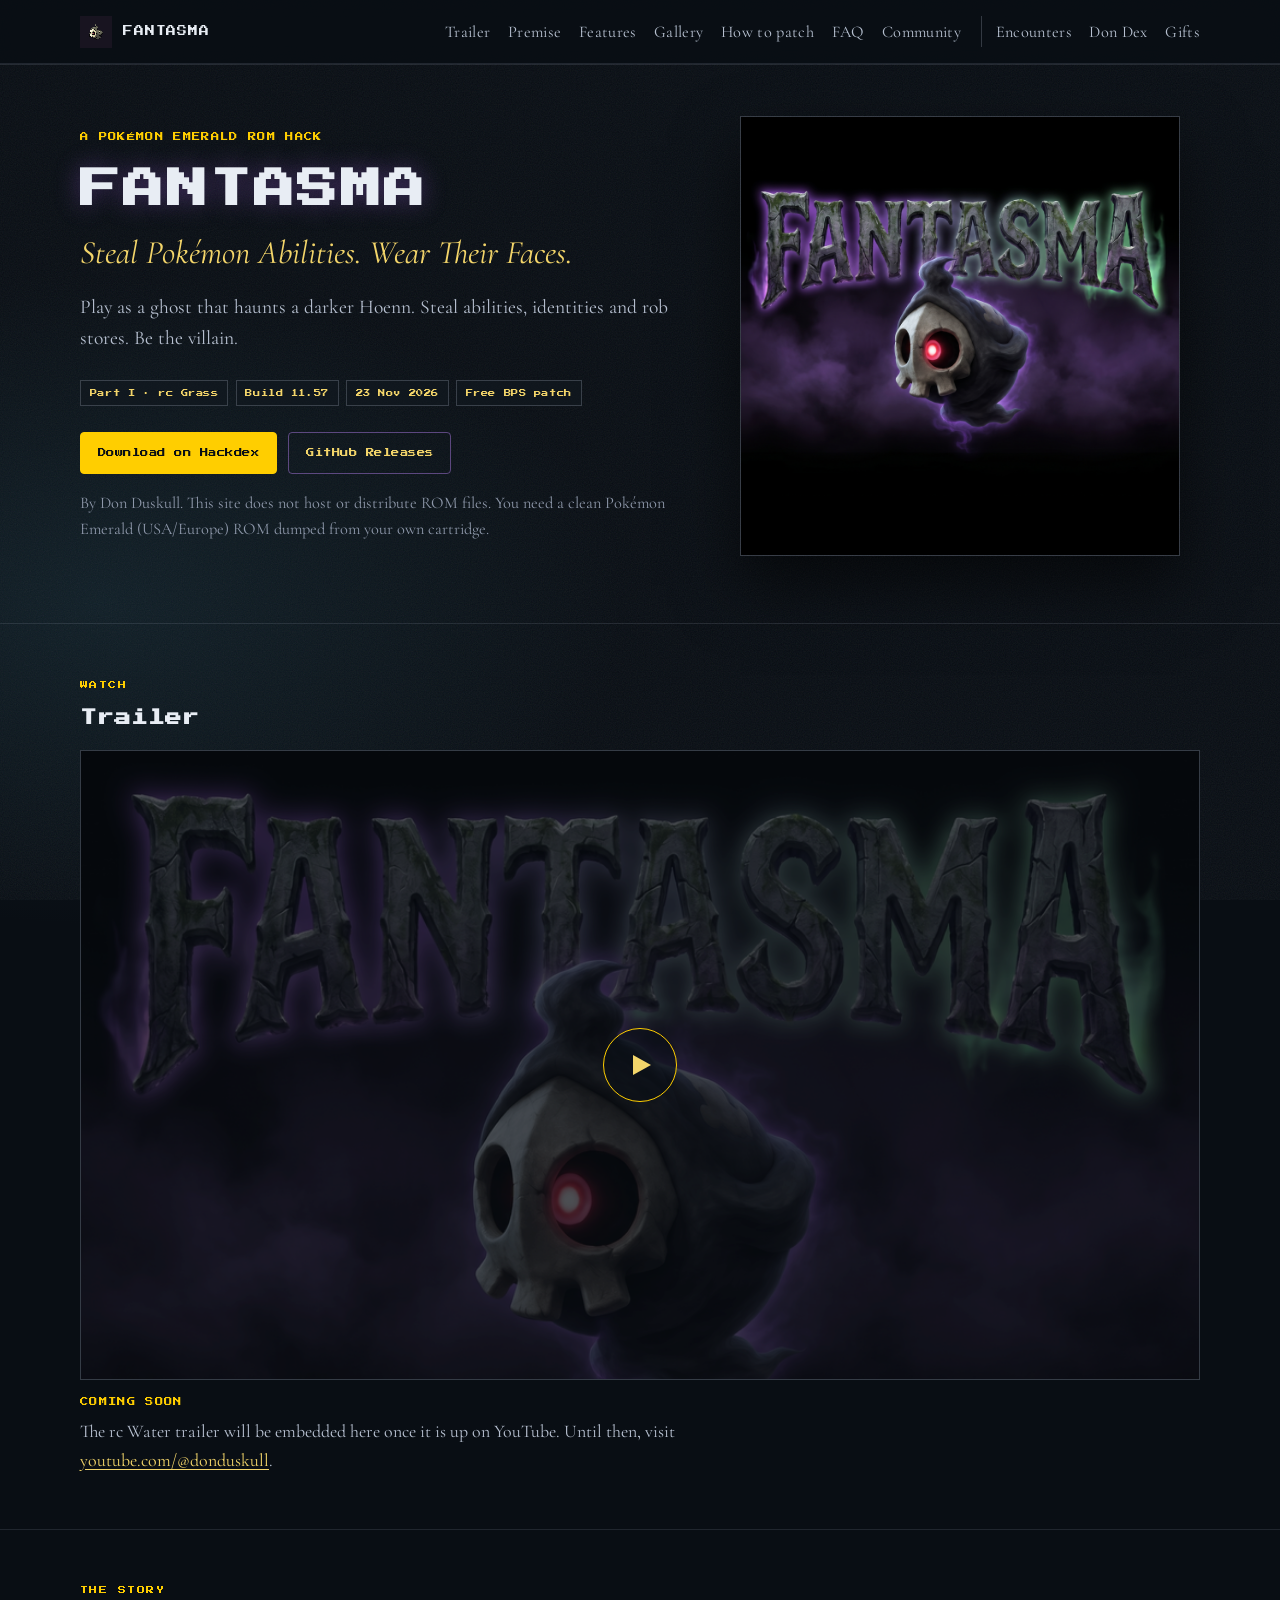
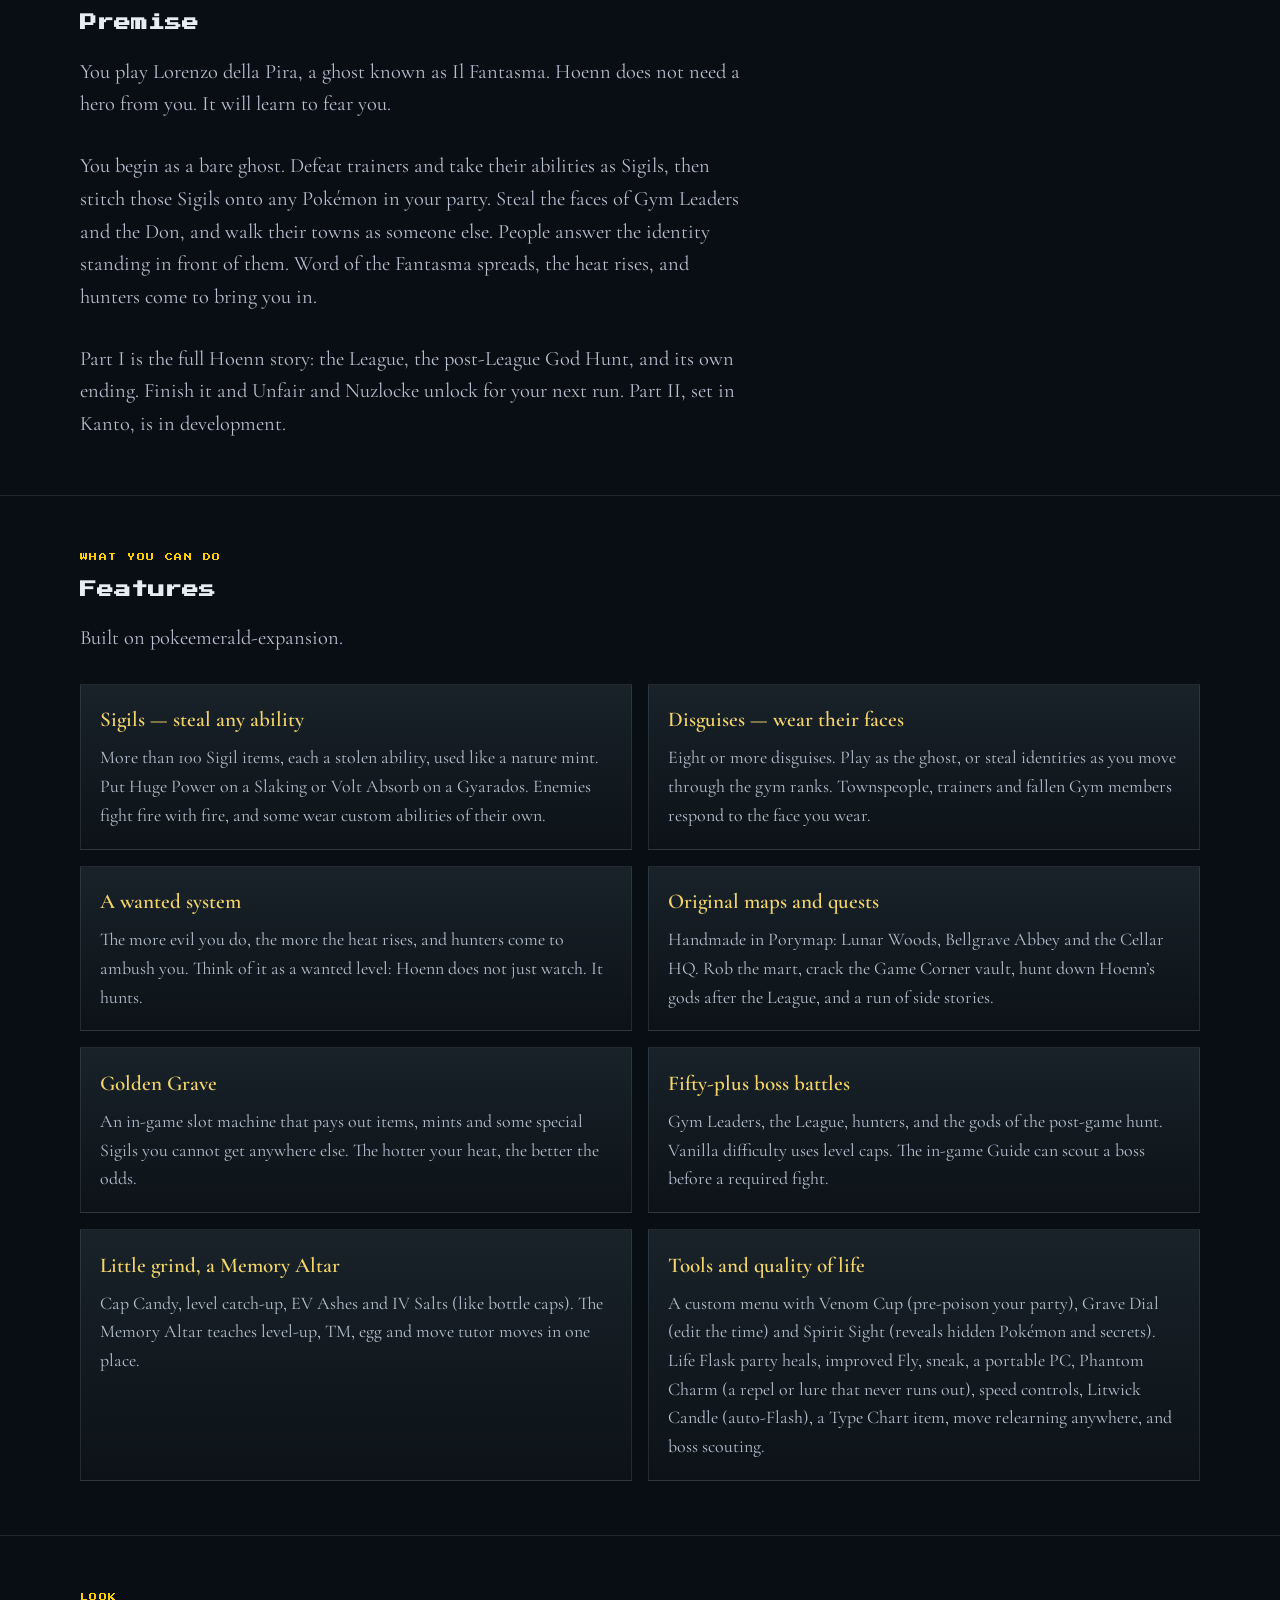
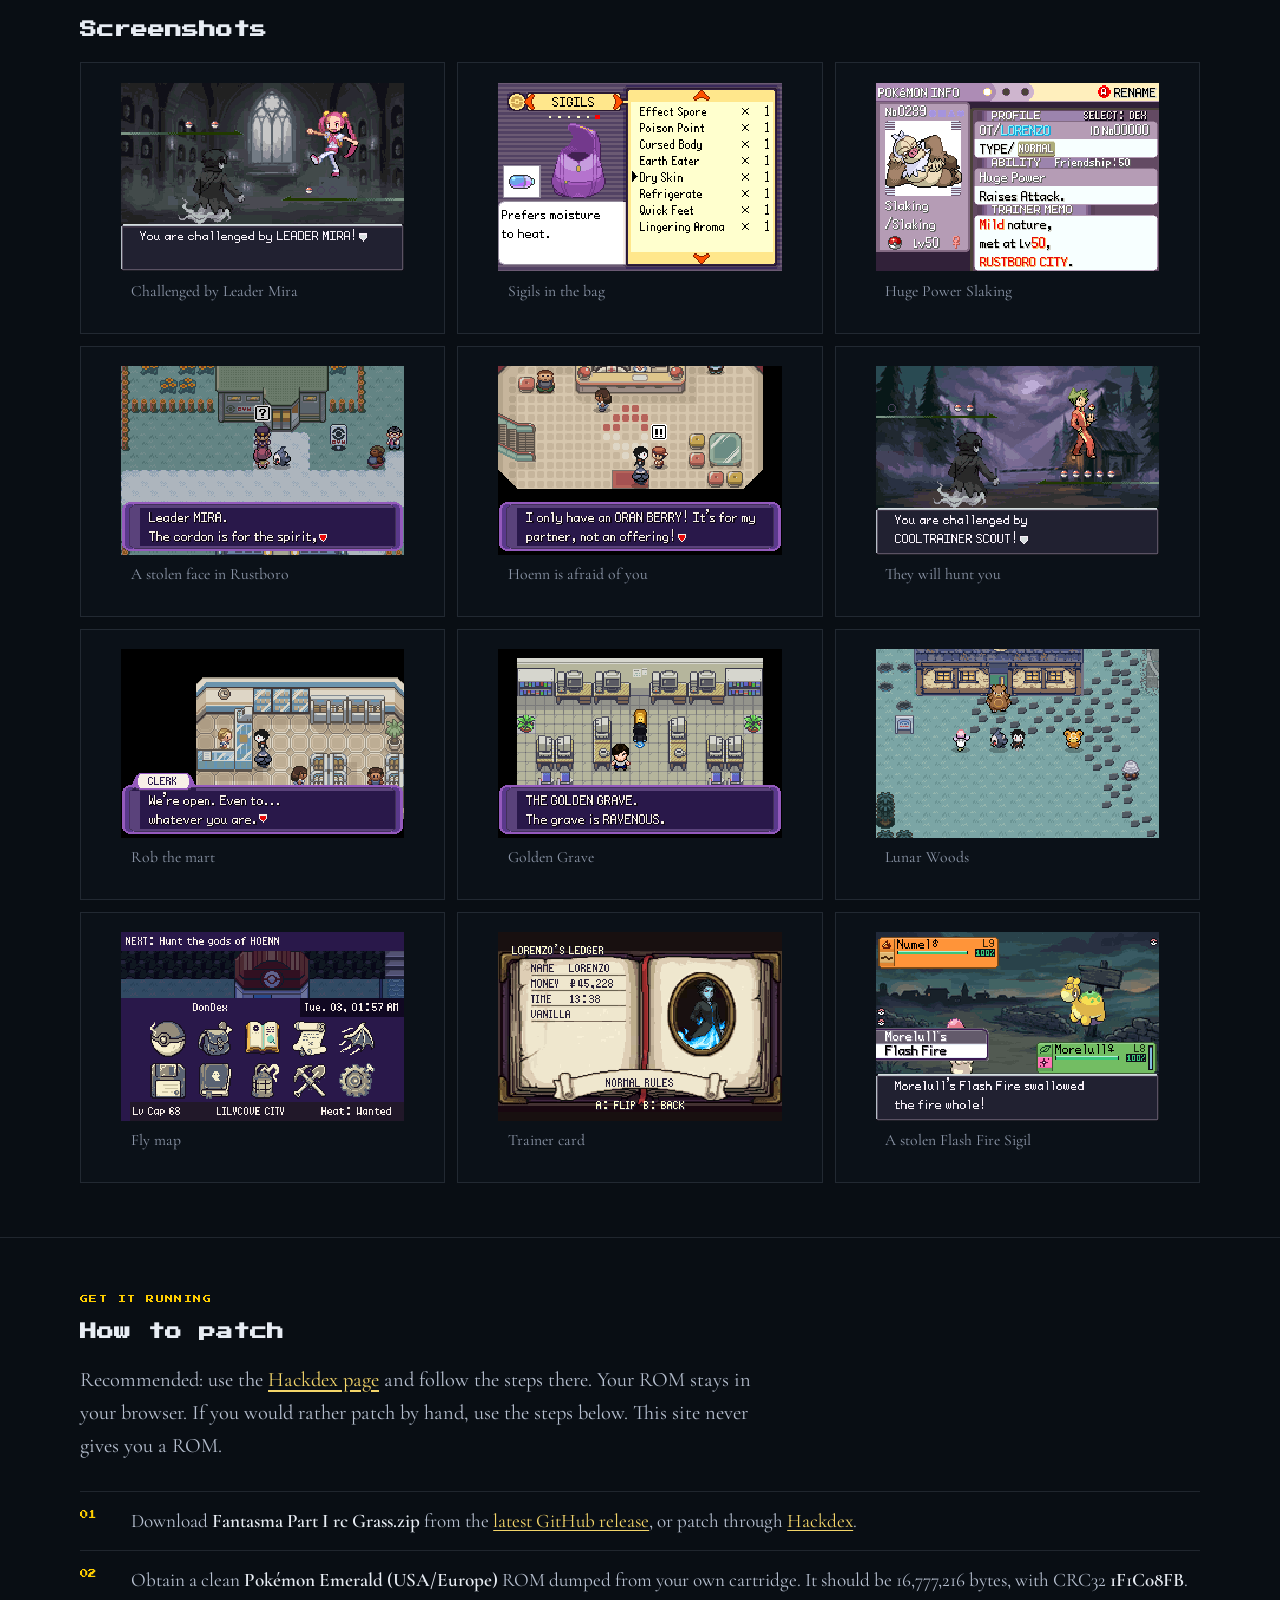
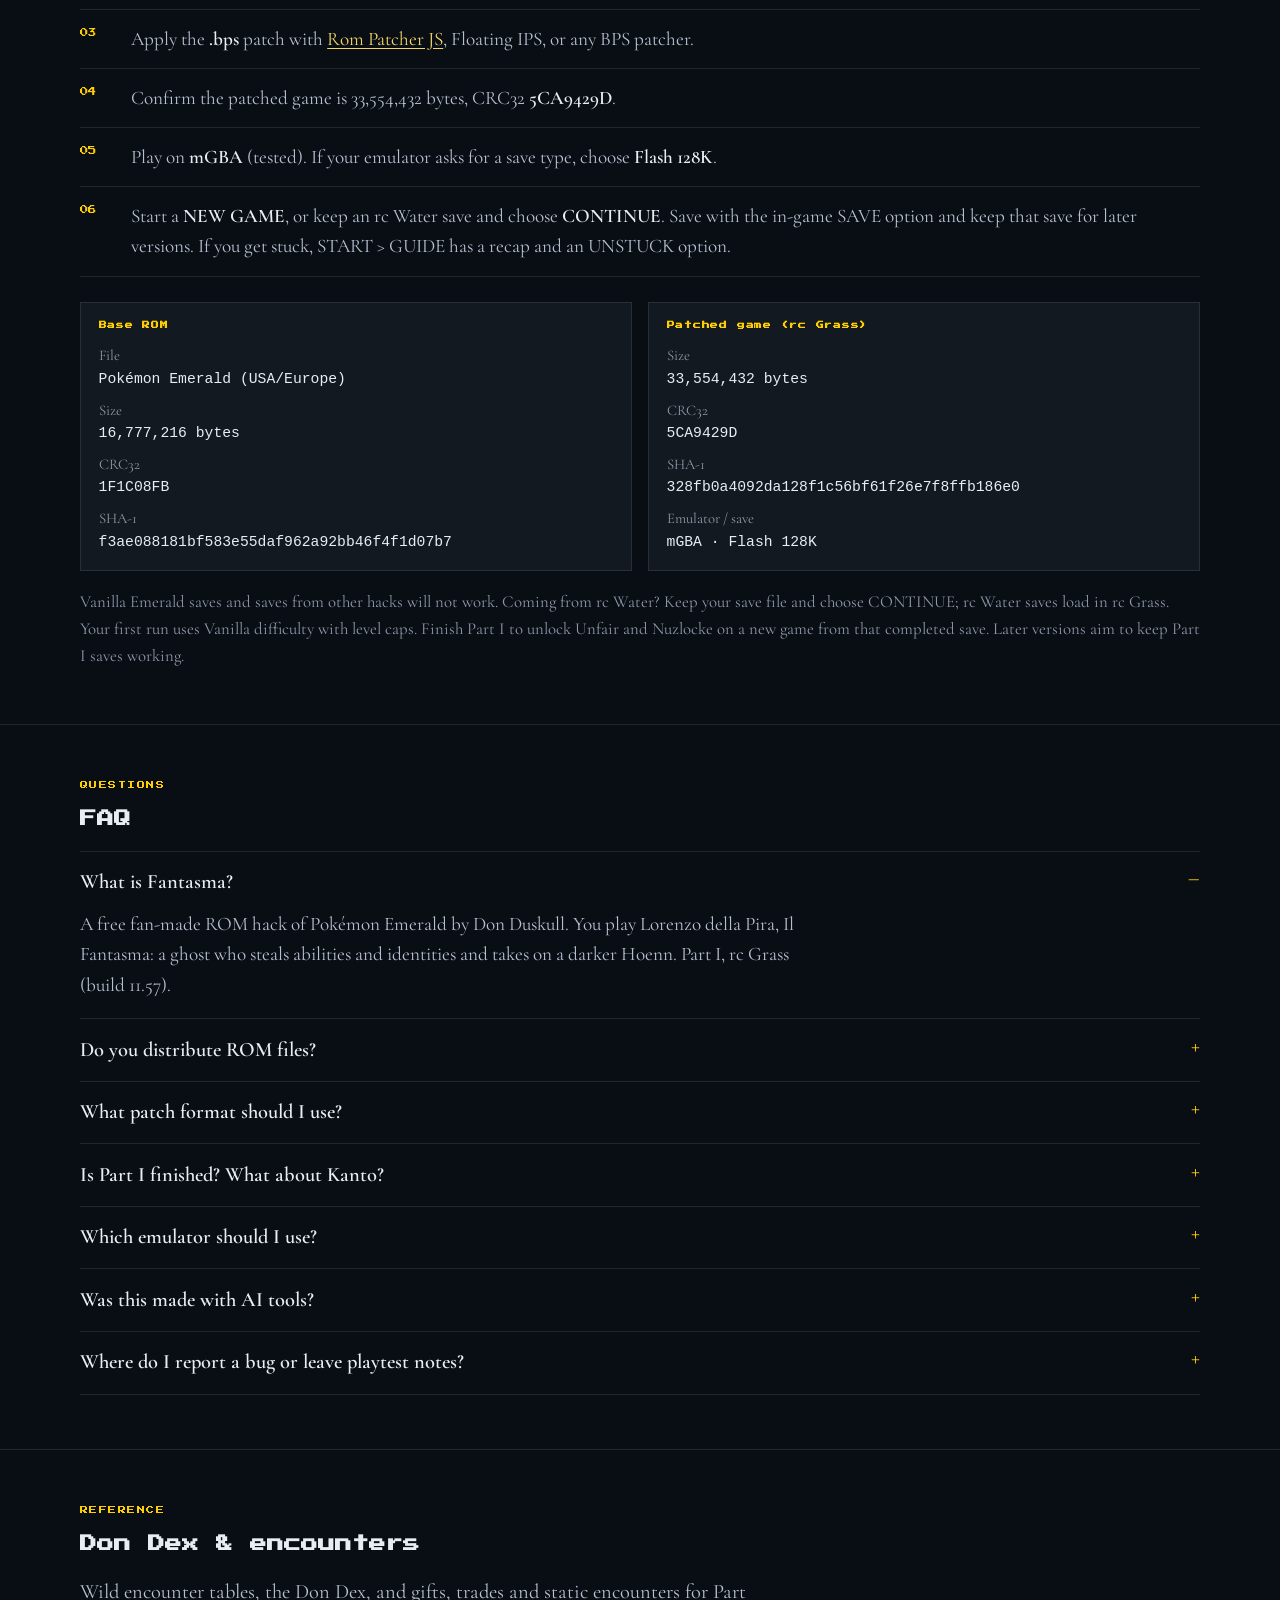
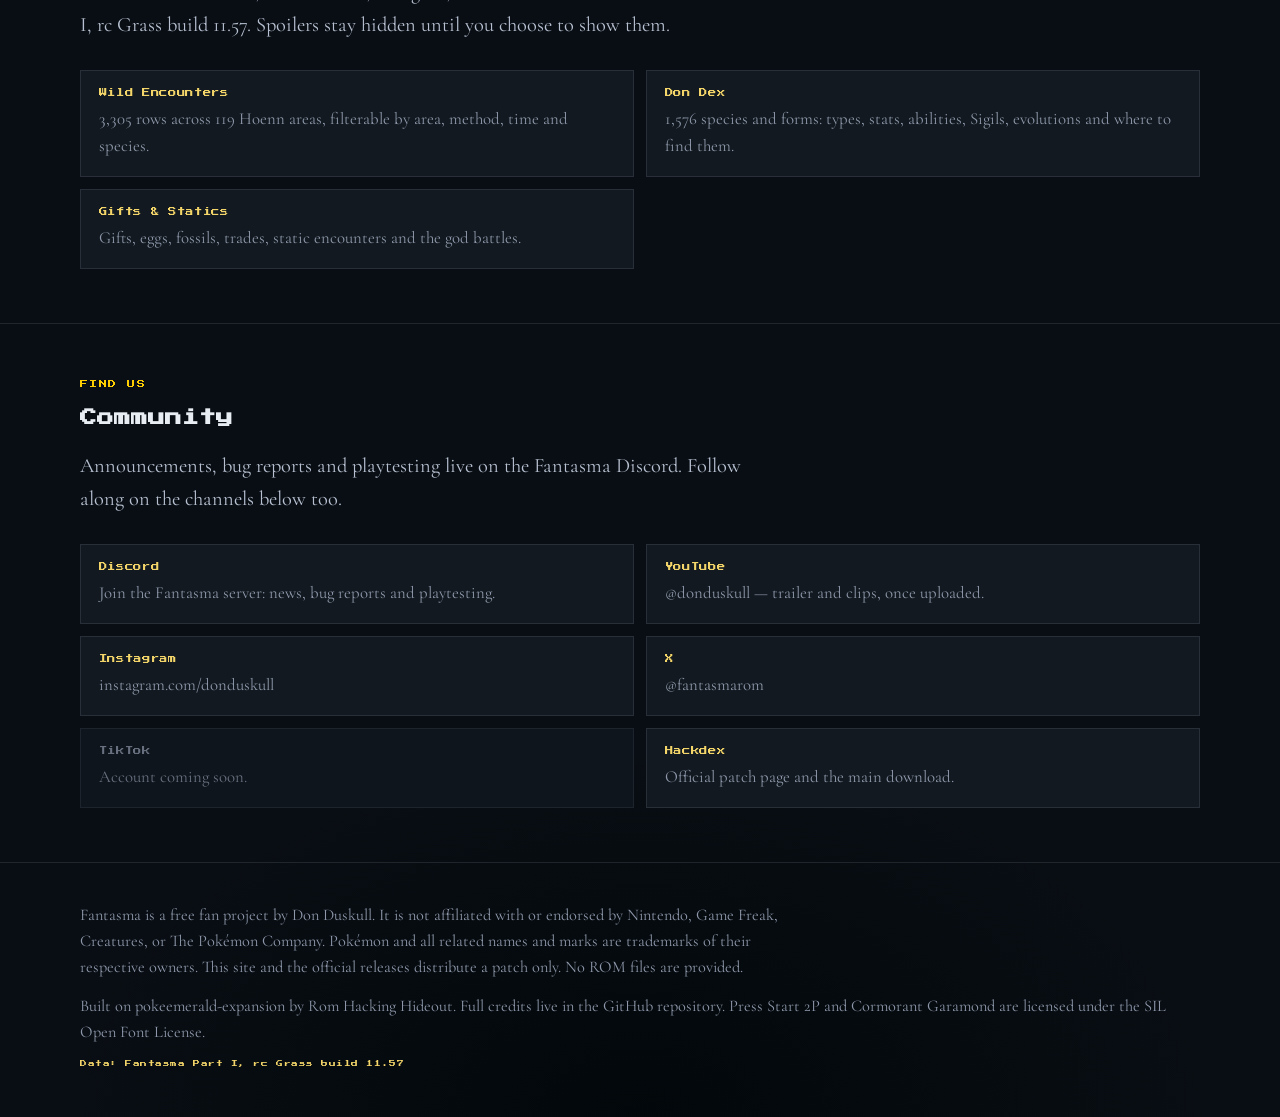
==== index.html @ eef77d2b "Box art: Duskull and the FANTASMA wordmark on purple mist Same picture as media/box_art.png on main." ====
<!DOCTYPE html>
<html lang="en">
<head>
  <meta charset="utf-8">
  <meta name="viewport" content="width=device-width, initial-scale=1">
  <title>Fantasma — A Pokémon Emerald ROM hack by Don Duskull</title>
  <meta name="description" content="Fantasma is a free Pokémon Emerald ROM hack by Don Duskull. Play as Lorenzo della Pira, Il Fantasma: steal abilities, wear stolen faces, and haunt a darker Hoenn. Part I, rc Grass, is out now.">
  <meta name="theme-color" content="#090e14">
  <meta name="author" content="Don Duskull">
  <meta property="og:title" content="Fantasma — Steal Pokémon Abilities. Wear Their Faces.">
  <meta property="og:description" content="A free Pokémon Emerald ROM hack by Don Duskull. Play as the ghost who haunts Hoenn. Part I, rc Grass, is out now.">
  <meta property="og:type" content="website">
  <meta property="og:image" content="assets/media/box-art.png">
  <meta name="twitter:card" content="summary_large_image">
  <link rel="icon" type="image/png" sizes="32x32" href="assets/favicon-32.png">
  <link rel="icon" type="image/png" sizes="16x16" href="assets/favicon-16.png">
  <link rel="apple-touch-icon" href="assets/apple-touch-icon.png">
  <link rel="stylesheet" href="assets/style.css">
</head>
<body>
  <a class="skip" href="#main">Skip to content</a>
  <header class="nav" id="top">
    <div class="nav-inner">
      <a class="brand" href="#top">
        <img src="assets/media/box-art-duskull.png" width="32" height="32" alt="">
        <span>FANTASMA</span>
      </a>
      <button class="nav-toggle" type="button" aria-expanded="false" aria-controls="site-nav" aria-label="Open menu">
        <span></span>
      </button>
      <ul class="nav-links" id="site-nav">
        <li><a href="#trailer">Trailer</a></li>
        <li><a href="#premise">Premise</a></li>
        <li><a href="#features">Features</a></li>
        <li><a href="#gallery">Gallery</a></li>
        <li><a href="#patch">How to patch</a></li>
        <li><a href="#faq">FAQ</a></li>
        <li><a href="#discord">Community</a></li>
        <li class="nav-sep"><a href="encounters.html">Encounters</a></li>
        <li><a href="dondex.html">Don Dex</a></li>
        <li><a href="gifts.html">Gifts</a></li>
      </ul>
    </div>
  </header>

  <main id="main">
    <section class="hero">
      <div class="wrap hero-grid">
        <div>
          <p class="kicker">A Pokémon Emerald ROM hack</p>
          <h1>FANTASMA</h1>
          <p class="tagline">Steal Pokémon Abilities. Wear Their Faces.</p>
          <p class="lede">Play as a ghost that haunts a darker Hoenn. Steal abilities, identities and rob stores. Be the villain.</p>
          <div class="meta-row">
            <span class="chip">Part I · rc Grass</span>
            <span class="chip">Build 11.57</span>
            <span class="chip">23 Nov 2026</span>
            <span class="chip">Free BPS patch</span>
          </div>
          <div class="cta">
            <a class="btn btn-primary" href="https://www.hackdex.app/hack/fantasma">Download on Hackdex</a>
            <a class="btn btn-secondary" href="https://github.com/BentleySB24/fantasma/releases/latest">GitHub Releases</a>
          </div>
          <p class="fine">By Don Duskull. This site does not host or distribute ROM files. You need a clean Pokémon Emerald (USA/Europe) ROM dumped from your own cartridge.</p>
        </div>
        <div class="cover">
          <img src="assets/media/box-art.png" width="1024" height="1024" alt="Fantasma box art: Duskull under the carved-stone FANTASMA title, in purple mist.">
        </div>
      </div>
    </section>

    <section id="trailer">
      <div class="wrap">
        <p class="section-label">Watch</p>
        <h2>Trailer</h2>
        <div class="trailer-slot">
          <a class="trailer-placeholder" href="https://www.youtube.com/@donduskull">
            <img src="assets/media/box-art.png" alt="Fantasma box art, used as a placeholder for the upcoming trailer.">
            <span class="play-mark" aria-hidden="true"></span>
            <span class="visually-hidden">Don Duskull on YouTube — trailer coming soon</span>
          </a>
          <!-- When the trailer is uploaded, replace the placeholder above with:
          <iframe class="trailer-embed" src="https://www.youtube.com/embed/VIDEO_ID" title="Fantasma rc Water trailer" allow="accelerometer; autoplay; clipboard-write; encrypted-media; gyroscope; picture-in-picture; web-share" allowfullscreen></iframe>
          -->
        </div>
        <p class="trailer-note"><span class="kicker">Coming soon</span> The rc Water trailer will be embedded here once it is up on YouTube. Until then, visit <a href="https://www.youtube.com/@donduskull">youtube.com/@donduskull</a>.</p>
      </div>
    </section>

    <section id="premise">
      <div class="wrap">
        <p class="section-label">The story</p>
        <h2>Premise</h2>
        <p class="intro">You play Lorenzo della Pira, a ghost known as Il Fantasma. Hoenn does not need a hero from you. It will learn to fear you.</p>
        <p class="intro">You begin as a bare ghost. Defeat trainers and take their abilities as Sigils, then stitch those Sigils onto any Pokémon in your party. Steal the faces of Gym Leaders and the Don, and walk their towns as someone else. People answer the identity standing in front of them. Word of the Fantasma spreads, the heat rises, and hunters come to bring you in.</p>
        <p class="intro" style="margin-bottom:0">Part I is the full Hoenn story: the League, the post-League God Hunt, and its own ending. Finish it and Unfair and Nuzlocke unlock for your next run. Part II, set in Kanto, is in development.</p>
      </div>
    </section>

    <section id="features">
      <div class="wrap">
        <p class="section-label">What you can do</p>
        <h2>Features</h2>
        <p class="intro">Built on pokeemerald-expansion.</p>
        <div class="feature-grid">
          <article class="card">
            <h3>Sigils — steal any ability</h3>
            <p>More than 100 Sigil items, each a stolen ability, used like a nature mint. Put Huge Power on a Slaking or Volt Absorb on a Gyarados. Enemies fight fire with fire, and some wear custom abilities of their own.</p>
          </article>
          <article class="card">
            <h3>Disguises — wear their faces</h3>
            <p>Eight or more disguises. Play as the ghost, or steal identities as you move through the gym ranks. Townspeople, trainers and fallen Gym members respond to the face you wear.</p>
          </article>
          <article class="card">
            <h3>A wanted system</h3>
            <p>The more evil you do, the more the heat rises, and hunters come to ambush you. Think of it as a wanted level: Hoenn does not just watch. It hunts.</p>
          </article>
          <article class="card">
            <h3>Original maps and quests</h3>
            <p>Handmade in Porymap: Lunar Woods, Bellgrave Abbey and the Cellar HQ. Rob the mart, crack the Game Corner vault, hunt down Hoenn’s gods after the League, and a run of side stories.</p>
          </article>
          <article class="card">
            <h3>Golden Grave</h3>
            <p>An in-game slot machine that pays out items, mints and some special Sigils you cannot get anywhere else. The hotter your heat, the better the odds.</p>
          </article>
          <article class="card">
            <h3>Fifty-plus boss battles</h3>
            <p>Gym Leaders, the League, hunters, and the gods of the post-game hunt. Vanilla difficulty uses level caps. The in-game Guide can scout a boss before a required fight.</p>
          </article>
          <article class="card">
            <h3>Little grind, a Memory Altar</h3>
            <p>Cap Candy, level catch-up, EV Ashes and IV Salts (like bottle caps). The Memory Altar teaches level-up, TM, egg and move tutor moves in one place.</p>
          </article>
          <article class="card">
            <h3>Tools and quality of life</h3>
            <p>A custom menu with Venom Cup (pre-poison your party), Grave Dial (edit the time) and Spirit Sight (reveals hidden Pokémon and secrets). Life Flask party heals, improved Fly, sneak, a portable PC, Phantom Charm (a repel or lure that never runs out), speed controls, Litwick Candle (auto-Flash), a Type Chart item, move relearning anywhere, and boss scouting.</p>
          </article>
        </div>
      </div>
    </section>

    <section id="gallery">
      <div class="wrap">
        <p class="section-label">Look</p>
        <h2>Screenshots</h2>
        <div class="gallery">
          <a class="shot" href="assets/media/mira-battle.png" data-caption="Lorenzo is challenged by Leader Mira.">
            <figure>
              <img src="assets/media/mira-battle.png" width="960" height="640" alt="Lorenzo, a coat-wearing ghost, faces Leader Mira in a gothic gym.">
              <figcaption>Challenged by Leader Mira</figcaption>
            </figure>
          </a>
          <a class="shot" href="assets/media/sigils-in-the-bag.gif" data-caption="Sigils in the bag, ready to stitch onto a party Pokémon.">
            <figure>
              <img src="assets/media/sigils-in-the-bag.gif" width="960" height="640" alt="The bag open to a list of Sigil items.">
              <figcaption>Sigils in the bag</figcaption>
            </figure>
          </a>
          <a class="shot" href="assets/media/huge-power-slaking.png" data-caption="A Slaking wearing the Huge Power Sigil.">
            <figure>
              <img src="assets/media/huge-power-slaking.png" width="960" height="640" alt="A Slaking in battle after receiving the Huge Power ability.">
              <figcaption>Huge Power Slaking</figcaption>
            </figure>
          </a>
          <a class="shot" href="assets/media/wearing-miras-face.png" data-caption="Walking Rustboro in Mira’s stolen face.">
            <figure>
              <img src="assets/media/wearing-miras-face.png" width="960" height="640" alt="A townsperson outside the gym addresses Lorenzo as Leader Mira.">
              <figcaption>A stolen face in Rustboro</figcaption>
            </figure>
          </a>
          <a class="shot" href="assets/media/frightened-townsperson.png" data-caption="Townspeople react when the bare ghost walks in.">
            <figure>
              <img src="assets/media/frightened-townsperson.png" width="960" height="640" alt="A startled clerk offers an Oran Berry, insisting it is not an offering.">
              <figcaption>Hoenn is afraid of you</figcaption>
            </figure>
          </a>
          <a class="shot" href="assets/media/hunter-battle.png" data-caption="Raise the heat and hunters come to ambush you.">
            <figure>
              <img src="assets/media/hunter-battle.png" width="960" height="640" alt="A battle against a hunter sent to bring the Fantasma in.">
              <figcaption>They will hunt you</figcaption>
            </figure>
          </a>
          <a class="shot" href="assets/media/mart-robbery.png" data-caption="One of the original quests: rob the mart.">
            <figure>
              <img src="assets/media/mart-robbery.png" width="960" height="640" alt="The interior of a Poké Mart during a robbery.">
              <figcaption>Rob the mart</figcaption>
            </figure>
          </a>
          <a class="shot" href="assets/media/golden-grave.gif" data-caption="The Golden Grave, an in-game slot machine. Hotter heat, better odds.">
            <figure>
              <img src="assets/media/golden-grave.gif" width="960" height="640" alt="The Golden Grave slot machine spinning its reels.">
              <figcaption>Golden Grave</figcaption>
            </figure>
          </a>
          <a class="shot" href="assets/media/lunar-woods.png" data-caption="Lunar Woods, an original map handmade in Porymap.">
            <figure>
              <img src="assets/media/lunar-woods.png" width="960" height="640" alt="A dark, original woodland map from Fantasma.">
              <figcaption>Lunar Woods</figcaption>
            </figure>
          </a>
          <a class="shot" href="assets/media/fly-map.gif" data-caption="The improved Fly map.">
            <figure>
              <img src="assets/media/fly-map.gif" width="960" height="640" alt="The Fly map with a moving cursor across Hoenn.">
              <figcaption>Fly map</figcaption>
            </figure>
          </a>
          <a class="shot" href="assets/media/trainer-card.gif" data-caption="The trainer card, including the Hoenn Gyms shelf.">
            <figure>
              <img src="assets/media/trainer-card.gif" width="960" height="640" alt="The trainer card flipping to show Gym progress.">
              <figcaption>Trainer card</figcaption>
            </figure>
          </a>
          <a class="shot" href="assets/media/flash-fire.png" data-caption="A stolen Flash Fire Sigil, one of the first abilities the game teaches you to take.">
            <figure>
              <img src="assets/media/flash-fire.png" width="960" height="640" alt="Dialogue announcing that the Flash Fire Sigil has been obtained.">
              <figcaption>A stolen Flash Fire Sigil</figcaption>
            </figure>
          </a>
        </div>
      </div>
    </section>

    <section id="patch">
      <div class="wrap">
        <p class="section-label">Get it running</p>
        <h2>How to patch</h2>
        <p class="intro">Recommended: use the <a href="https://www.hackdex.app/hack/fantasma">Hackdex page</a> and follow the steps there. Your ROM stays in your browser. If you would rather patch by hand, use the steps below. This site never gives you a ROM.</p>
        <ol class="steps">
          <li>Download <strong>Fantasma Part I rc Grass.zip</strong> from the <a href="https://github.com/BentleySB24/fantasma/releases/latest">latest GitHub release</a>, or patch through <a href="https://www.hackdex.app/hack/fantasma">Hackdex</a>.</li>
          <li>Obtain a clean <strong>Pokémon Emerald (USA/Europe)</strong> ROM dumped from your own cartridge. It should be 16,777,216 bytes, with CRC32 <strong>1F1C08FB</strong>.</li>
          <li>Apply the <strong>.bps</strong> patch with <a href="https://www.marcrobledo.com/RomPatcher.js/">Rom Patcher JS</a>, Floating IPS, or any BPS patcher.</li>
          <li>Confirm the patched game is 33,554,432 bytes, CRC32 <strong>5CA9429D</strong>.</li>
          <li>Play on <strong>mGBA</strong> (tested). If your emulator asks for a save type, choose <strong>Flash 128K</strong>.</li>
          <li>Start a <strong>NEW GAME</strong>, or keep an rc Water save and choose <strong>CONTINUE</strong>. Save with the in-game SAVE option and keep that save for later versions. If you get stuck, START &gt; GUIDE has a recap and an UNSTUCK option.</li>
        </ol>
        <div class="checks">
          <div class="check">
            <h3>Base ROM</h3>
            <dl>
              <dt>File</dt><dd>Pokémon Emerald (USA/Europe)</dd>
              <dt>Size</dt><dd>16,777,216 bytes</dd>
              <dt>CRC32</dt><dd>1F1C08FB</dd>
              <dt>SHA-1</dt><dd>f3ae088181bf583e55daf962a92bb46f4f1d07b7</dd>
            </dl>
          </div>
          <div class="check">
            <h3>Patched game (rc Grass)</h3>
            <dl>
              <dt>Size</dt><dd>33,554,432 bytes</dd>
              <dt>CRC32</dt><dd>5CA9429D</dd>
              <dt>SHA-1</dt><dd>328fb0a4092da128f1c56bf61f26e7f8ffb186e0</dd>
              <dt>Emulator / save</dt><dd>mGBA · Flash 128K</dd>
            </dl>
          </div>
        </div>
        <p class="note">Vanilla Emerald saves and saves from other hacks will not work. Coming from rc Water? Keep your save file and choose CONTINUE; rc Water saves load in rc Grass. Your first run uses Vanilla difficulty with level caps. Finish Part I to unlock Unfair and Nuzlocke on a new game from that completed save. Later versions aim to keep Part I saves working.</p>
      </div>
    </section>

    <section id="faq">
      <div class="wrap">
        <p class="section-label">Questions</p>
        <h2>FAQ</h2>
        <div class="faq">
          <details open>
            <summary>What is Fantasma?</summary>
            <p>A free fan-made ROM hack of Pokémon Emerald by Don Duskull. You play Lorenzo della Pira, Il Fantasma: a ghost who steals abilities and identities and takes on a darker Hoenn. Part I, rc Grass (build 11.57).</p>
          </details>
          <details>
            <summary>Do you distribute ROM files?</summary>
            <p>No. Official downloads are a patch only: Hackdex is the main page, and GitHub Releases is the backup, with patch notes. You must supply a clean Pokémon Emerald (USA/Europe) ROM dumped from your own cartridge.</p>
          </details>
          <details>
            <summary>What patch format should I use?</summary>
            <p>BPS. The GitHub release is a zip that contains a <code>.bps</code> file. Apply it with <a href="https://www.marcrobledo.com/RomPatcher.js/">Rom Patcher JS</a> or another BPS patcher, or use the built-in patcher on Hackdex.</p>
          </details>
          <details>
            <summary>Is Part I finished? What about Kanto?</summary>
            <p>Part I is the complete Hoenn story, including the League, the God Hunt and a Part I ending. After the ending you can Continue and keep exploring Hoenn. Part II (Kanto) is in active development. Keeping Part I saves working in later versions is a goal, not a guarantee for Part II.</p>
          </details>
          <details>
            <summary>Which emulator should I use?</summary>
            <p>mGBA is the tested emulator. If you are asked for a save type, choose Flash 128K. Start a new game, and save with the in-game menu even if you also use emulator save states.</p>
          </details>
          <details>
            <summary>Was this made with AI tools?</summary>
            <p>Yes. Fantasma is a one-person project by Don Duskull, built with AI-assisted tools. The tools wrote the scripts and most of the code, drafted dialogue that was directed and edited, and painted battle backgrounds, menus and other new art. The concept, design, story direction, custom maps and playtesting are Don Duskull’s.</p>
          </details>
          <details>
            <summary>Where do I report a bug or leave playtest notes?</summary>
            <p>Open an issue on the <a href="https://github.com/BentleySB24/fantasma/issues">GitHub repository</a>. Include the version (rc Grass), your emulator and device, where you were and what you were doing, and a screenshot if you can. Playtest feedback is welcome even when nothing is broken.</p>
          </details>
        </div>
      </div>
    </section>


    <section id="data">
      <div class="wrap">
        <p class="section-label">Reference</p>
        <h2>Don Dex &amp; encounters</h2>
        <p class="intro">Wild encounter tables, the Don Dex, and gifts, trades and static encounters for Part I, rc Grass build 11.57. Spoilers stay hidden until you choose to show them.</p>
        <div class="links">
          <a class="link-card" href="encounters.html">
            <p class="name">Wild Encounters</p>
            <p>3,305 rows across 119 Hoenn areas, filterable by area, method, time and species.</p>
          </a>
          <a class="link-card" href="dondex.html">
            <p class="name">Don Dex</p>
            <p>1,576 species and forms: types, stats, abilities, Sigils, evolutions and where to find them.</p>
          </a>
          <a class="link-card" href="gifts.html">
            <p class="name">Gifts &amp; Statics</p>
            <p>Gifts, eggs, fossils, trades, static encounters and the god battles.</p>
          </a>
        </div>
      </div>
    </section>

    <section id="discord">
      <div class="wrap">
        <p class="section-label">Find us</p>
        <h2>Community</h2>
        <p class="intro">Announcements, bug reports and playtesting live on the Fantasma Discord. Follow along on the channels below too.</p>
        <div class="links">
          <a class="link-card" href="https://discord.gg/83wbBvN7P">
            <p class="name">Discord</p>
            <p>Join the Fantasma server: news, bug reports and playtesting.</p>
          </a>
          <a class="link-card" href="https://www.youtube.com/@donduskull">
            <p class="name">YouTube</p>
            <p>@donduskull — trailer and clips, once uploaded.</p>
          </a>
          <a class="link-card" href="https://www.instagram.com/donduskull">
            <p class="name">Instagram</p>
            <p>instagram.com/donduskull</p>
          </a>
          <a class="link-card" href="https://x.com/fantasmarom">
            <p class="name">X</p>
            <p>@fantasmarom</p>
          </a>
          <div class="link-card soon">
            <p class="name">TikTok</p>
            <p>Account coming soon.</p>
          </div>
          <a class="link-card" href="https://www.hackdex.app/hack/fantasma">
            <p class="name">Hackdex</p>
            <p>Official patch page and the main download.</p>
          </a>
        </div>
      </div>
    </section>
  </main>

  <footer class="footer">
    <div class="wrap">
      <p class="legal">Fantasma is a free fan project by Don Duskull. It is not affiliated with or endorsed by Nintendo, Game Freak, Creatures, or The Pokémon Company. Pokémon and all related names and marks are trademarks of their respective owners. This site and the official releases distribute a patch only. No ROM files are provided.</p>
      <p class="credit">Built on pokeemerald-expansion by Rom Hacking Hideout. Full credits live in the GitHub repository. Press Start 2P and Cormorant Garamond are licensed under the SIL Open Font License.</p>
      <p class="data-credit">Data: Fantasma Part I, rc Grass build 11.57</p>
    </div>
  </footer>

  <div class="lightbox" id="lightbox" hidden>
    <button class="lightbox-close" type="button" aria-label="Close">Close</button>
    <figure>
      <img alt="">
      <p></p>
    </figure>
  </div>

  <script src="assets/js/common.js"></script>
  <script>
    (function () {
      var box = document.getElementById("lightbox");
      if (!box) return;
      var img = box.querySelector("img");
      var cap = box.querySelector("p");
      var closeBtn = box.querySelector(".lightbox-close");

      function close() {
        box.classList.remove("open");
        box.setAttribute("hidden", "");
        img.src = "";
        document.body.style.overflow = "";
      }
      function open(src, caption, alt) {
        img.src = src;
        img.alt = alt || caption || "";
        cap.textContent = caption || "";
        box.removeAttribute("hidden");
        box.classList.add("open");
        document.body.style.overflow = "hidden";
        closeBtn.focus();
      }

      document.querySelectorAll(".shot").forEach(function (a) {
        a.addEventListener("click", function (e) {
          e.preventDefault();
          var picture = a.querySelector("img");
          open(a.getAttribute("href"), a.getAttribute("data-caption"), picture ? picture.alt : "");
        });
      });
      closeBtn.addEventListener("click", close);
      box.addEventListener("click", function (e) {
        if (e.target === box) close();
      });
      document.addEventListener("keydown", function (e) {
        if (e.key === "Escape" && box.classList.contains("open")) close();
      });
    })();
  </script>
</body>
</html>
---- assets/style.css ----
/* Fantasma — Don Duskull, 2026. Self-contained. Fonts: Press Start 2P and Cormorant Garamond (OFL). */

@font-face {
  font-family: "Press Start 2P";
  src: url("fonts/press-start-2p.woff2") format("woff2");
  font-weight: 400;
  font-style: normal;
  font-display: swap;
}

@font-face {
  font-family: "Cormorant Garamond";
  src: url("fonts/cormorant-400.woff2") format("woff2");
  font-weight: 400;
  font-style: normal;
  font-display: swap;
}

@font-face {
  font-family: "Cormorant Garamond";
  src: url("fonts/cormorant-italic.woff2") format("woff2");
  font-weight: 400;
  font-style: italic;
  font-display: swap;
}

@font-face {
  font-family: "Cormorant Garamond";
  src: url("fonts/cormorant-600.woff2") format("woff2");
  font-weight: 600;
  font-style: normal;
  font-display: swap;
}

@font-face {
  font-family: "Cormorant Garamond";
  src: url("fonts/cormorant-700.woff2") format("woff2");
  font-weight: 700;
  font-style: normal;
  font-display: swap;
}

:root {
  /* Palette from the in-game title screen (01_title.png, 240x160). */
  --bg: #090e14;
  --bg-raise: #121920;
  --bg-card: #1b242b;
  --fog: #29333d;
  --line: rgba(175, 180, 201, 0.26);
  --line-strong: rgba(155, 111, 208, 0.55);
  --line-subtle: rgba(175, 180, 201, 0.14);
  --gold: #ffce00;
  --gold-soft: #f3d56a;
  --bone: #e8edf4;
  --bone-dim: #b7c0d0;
  --muted: #8e98aa;
  --violet: #9b6fd0;
  --violet-art: #8452bd;
  --violet-deep: #382848;
  --glow: rgba(132, 82, 189, 0.45);
  --eye: #9c3939;
  --ink: #e8edf4;
  --ink-on-accent: #090e14;
  --nav-bg: rgba(9, 14, 20, 0.86);
  --input-bg: #0b1118;
  --serif: "Cormorant Garamond", "Palatino Linotype", Palatino, "Times New Roman", serif;
  --pixel: "Press Start 2P", "Courier New", monospace;
  --mono: ui-monospace, "SF Mono", Menlo, Consolas, monospace;
  --wrap: 1120px;
  --nav-h: 64px;
  --radius: 4px;
}

*, *::before, *::after { box-sizing: border-box; }

html {
  scroll-behavior: smooth;
  background: var(--bg);
}

body {
  margin: 0;
  color: var(--ink);
  background:
    radial-gradient(1200px 700px at 78% -8%, rgba(132, 82, 189, 0.28), transparent 62%),
    radial-gradient(900px 560px at 8% 8%, rgba(41, 90, 107, 0.22), transparent 58%),
    radial-gradient(1000px 640px at 50% 100%, rgba(1, 6, 9, 0.85), transparent 58%),
    var(--bg);
  font-family: var(--serif);
  font-size: 1.2rem;
  line-height: 1.6;
  font-weight: 400;
}

body::before {
  content: "";
  position: fixed;
  inset: 0;
  pointer-events: none;
  z-index: 0;
  opacity: 0.07;
  background-image: url("data:image/svg+xml,%3Csvg xmlns='http://www.w3.org/2000/svg' width='180' height='180'%3E%3Cfilter id='n'%3E%3CfeTurbulence type='fractalNoise' baseFrequency='.85' numOctaves='4' stitchTiles='stitch'/%3E%3C/filter%3E%3Crect width='180' height='180' filter='url(%23n)'/%3E%3C/svg%3E");
}

img { max-width: 100%; height: auto; display: block; }
a { color: var(--gold-soft); text-underline-offset: 0.18em; }
a:hover { color: var(--gold); }
:focus-visible {
  outline: 2px solid var(--gold);
  outline-offset: 3px;
}

.skip {
  position: absolute;
  left: 1rem;
  top: -100px;
  background: var(--gold);
  color: var(--ink-on-accent);
  padding: 0.5rem 0.8rem;
  z-index: 100;
  font-family: var(--pixel);
  font-size: 0.55rem;
}
.skip:focus { top: 0.6rem; }

.wrap {
  width: min(var(--wrap), calc(100% - 2.4rem));
  margin-inline: auto;
  position: relative;
  z-index: 1;
}

/* ----- Nav ----- */
.nav {
  position: sticky;
  top: 0;
  z-index: 40;
  min-height: var(--nav-h);
  height: auto;
  display: flex;
  align-items: center;
  border-bottom: 1px solid var(--line-subtle);
  background: var(--nav-bg);
  backdrop-filter: blur(12px);
}
.nav-inner {
  display: flex;
  align-items: center;
  justify-content: space-between;
  gap: 1rem;
  width: min(var(--wrap), calc(100% - 2.4rem));
  margin-inline: auto;
  padding: 0.55rem 0;
  flex-wrap: wrap;
}
.brand {
  display: flex;
  align-items: center;
  gap: 0.7rem;
  text-decoration: none;
  color: var(--bone);
}
.brand img {
  width: 32px;
  height: 32px;
  image-rendering: pixelated;
}
.brand span {
  font-family: var(--pixel);
  font-size: 0.62rem;
  letter-spacing: 0.08em;
  line-height: 1;
}
.nav-links {
  display: flex;
  flex-wrap: wrap;
  gap: 0.2rem 1.1rem;
  list-style: none;
  margin: 0;
  padding: 0;
}
.nav-links a {
  color: var(--bone-dim);
  text-decoration: none;
  font-size: 1.02rem;
  letter-spacing: 0.02em;
}
.nav-links a:hover { color: var(--gold-soft); }
.nav-links a[aria-current="page"] { color: var(--gold); }
.nav-sep {
  margin-left: 0.15rem;
  padding-left: 0.85rem;
  border-left: 1px solid var(--line);
}
.nav-toggle {
  display: none;
  background: transparent;
  border: 1px solid var(--line);
  color: var(--bone);
  width: 42px;
  height: 36px;
  padding: 0;
  cursor: pointer;
}
.nav-toggle span,
.nav-toggle span::before,
.nav-toggle span::after {
  display: block;
  width: 16px;
  height: 1px;
  background: var(--bone);
  margin: 0 auto;
  position: relative;
  content: "";
}
.nav-toggle span::before { position: absolute; top: -5px; }
.nav-toggle span::after { position: absolute; top: 5px; }

/* ----- Hero ----- */
.hero {
  padding: 3.2rem 0 4.2rem;
  position: relative;
}
.hero-grid {
  display: grid;
  grid-template-columns: minmax(0, 1.05fr) minmax(260px, 0.85fr);
  gap: 3rem;
  align-items: center;
}
.kicker {
  font-family: var(--pixel);
  font-size: 0.52rem;
  letter-spacing: 0.16em;
  color: var(--gold);
  text-transform: uppercase;
  margin: 0 0 1.1rem;
  line-height: 1.8;
}
.hero h1 {
  font-family: var(--pixel);
  font-size: clamp(1.35rem, 4.6vw, 2.55rem);
  line-height: 1.35;
  letter-spacing: 0.06em;
  margin: 0 0 1rem;
  color: var(--bone);
  text-shadow: 0 0 24px var(--glow);
}
.tagline {
  font-style: italic;
  font-size: clamp(1.45rem, 3vw, 2.05rem);
  line-height: 1.25;
  color: var(--gold-soft);
  margin: 0 0 1.1rem;
  font-weight: 400;
}
.lede {
  color: var(--bone-dim);
  max-width: 38rem;
  margin: 0 0 1.6rem;
  font-size: 1.22rem;
}
.meta-row {
  display: flex;
  flex-wrap: wrap;
  gap: 0.45rem;
  margin: 0 0 1.6rem;
}
.chip {
  font-family: var(--pixel);
  font-size: 0.45rem;
  letter-spacing: 0.08em;
  color: var(--gold-soft);
  border: 1px solid var(--line);
  padding: 0.45rem 0.55rem 0.35rem;
  background: rgba(18, 25, 32, 0.7);
}
.cta {
  display: flex;
  flex-wrap: wrap;
  gap: 0.7rem;
  margin-bottom: 1rem;
}
.btn {
  display: inline-flex;
  align-items: center;
  justify-content: center;
  text-decoration: none;
  font-family: var(--pixel);
  font-size: 0.52rem;
  letter-spacing: 0.06em;
  line-height: 1.4;
  padding: 0.95rem 1.05rem 0.85rem;
  border-radius: var(--radius);
  border: 1px solid transparent;
  transition: background 0.15s ease, color 0.15s ease, border-color 0.15s ease;
}
.btn-primary {
  background: var(--gold);
  color: var(--ink-on-accent);
  border-color: var(--gold);
}
.btn-primary:hover { background: var(--gold-soft); color: var(--ink-on-accent); }
.btn-secondary {
  background: transparent;
  color: var(--gold-soft);
  border-color: var(--line-strong);
}
.btn-secondary:hover { border-color: var(--gold); color: var(--gold); }
.fine {
  margin: 0;
  color: var(--muted);
  font-size: 1.02rem;
}
.cover {
  position: relative;
  justify-self: center;
  width: min(100%, 440px);
}
.cover::after {
  content: "";
  position: absolute;
  inset: 8% 6% auto 6%;
  height: 90%;
  background: radial-gradient(circle, var(--glow), transparent 68%);
  filter: blur(18px);
  z-index: 0;
  pointer-events: none;
}
.cover img {
  position: relative;
  z-index: 1;
  width: 100%;
  border: 1px solid var(--line);
  box-shadow: 0 30px 60px rgba(0, 0, 0, 0.55);
}

/* ----- Sections ----- */
section {
  position: relative;
  z-index: 1;
  padding: 3.4rem 0;
  border-top: 1px solid var(--line-subtle);
}
.section-label {
  font-family: var(--pixel);
  font-size: 0.5rem;
  letter-spacing: 0.18em;
  color: var(--gold);
  text-transform: uppercase;
  margin: 0 0 0.85rem;
}
h2 {
  font-family: var(--pixel);
  font-size: clamp(0.85rem, 2.2vw, 1.05rem);
  line-height: 1.55;
  margin: 0 0 1.2rem;
  color: var(--bone);
}
h3 {
  font-family: var(--serif);
  font-weight: 600;
  font-size: 1.45rem;
  margin: 0 0 0.4rem;
  color: var(--gold-soft);
}
.intro {
  font-size: 1.28rem;
  color: var(--bone-dim);
  max-width: 42rem;
  margin: 0 0 1.8rem;
}

/* Trailer */
.trailer-slot {
  position: relative;
  width: 100%;
  aspect-ratio: 16 / 9;
  background: var(--input-bg);
  border: 1px solid var(--line);
  overflow: hidden;
}
.trailer-placeholder {
  position: absolute;
  inset: 0;
  display: block;
  text-decoration: none;
  color: inherit;
}
.trailer-placeholder img {
  position: absolute;
  inset: 0;
  width: 100%;
  height: 100%;
  object-fit: cover;
  object-position: center 30%;
  opacity: 0.55;
  filter: saturate(0.85) brightness(0.7);
}
.trailer-placeholder::before {
  content: "";
  position: absolute;
  inset: 0;
  background: rgba(9, 14, 20, 0.28);
  z-index: 1;
}
.play-mark {
  position: absolute;
  z-index: 2;
  left: 50%;
  top: 50%;
  transform: translate(-50%, -50%);
  width: 74px;
  height: 74px;
  border-radius: 50%;
  border: 1px solid var(--gold);
  background: rgba(9, 14, 20, 0.55);
  display: grid;
  place-items: center;
}
.play-mark::after {
  content: "";
  width: 0;
  height: 0;
  border-style: solid;
  border-width: 10px 0 10px 18px;
  border-color: transparent transparent transparent var(--gold-soft);
  margin-left: 4px;
}
.trailer-embed {
  position: absolute;
  inset: 0;
  width: 100%;
  height: 100%;
  border: 0;
}
.trailer-note {
  margin: 0.9rem 0 0;
  color: var(--bone-dim);
  max-width: 42rem;
  font-size: 1.12rem;
}
.trailer-note .kicker { display: block; margin: 0 0 0.45rem; }
.visually-hidden {
  position: absolute;
  width: 1px;
  height: 1px;
  padding: 0;
  margin: -1px;
  overflow: hidden;
  clip: rect(0, 0, 0, 0);
  white-space: nowrap;
  border: 0;
}

/* Features */
.feature-grid {
  display: grid;
  grid-template-columns: repeat(2, minmax(0, 1fr));
  gap: 1rem;
}
.card {
  background: linear-gradient(180deg, rgba(27, 36, 43, 0.94), rgba(12, 19, 24, 0.94));
  border: 1px solid var(--line-subtle);
  padding: 1.15rem 1.2rem 1.2rem;
}
.card p {
  margin: 0;
  color: var(--bone-dim);
  font-size: 1.12rem;
}
.card h3 { font-size: 1.32rem; }

/* Gallery */
.gallery {
  display: grid;
  grid-template-columns: repeat(3, minmax(0, 1fr));
  gap: 0.75rem;
}
.shot {
  margin: 0;
  background: var(--input-bg);
  border: 1px solid var(--line-subtle);
  cursor: zoom-in;
  text-decoration: none;
  color: inherit;
  display: block;
}
.shot img {
  width: 100%;
  aspect-ratio: 3 / 2;
  object-fit: cover;
  image-rendering: pixelated;
  background: #000;
}
.shot figcaption {
  font-size: 0.98rem;
  color: var(--muted);
  padding: 0.45rem 0.6rem 0.6rem;
}

/* Patch */
ol.steps {
  margin: 0 0 1.6rem;
  padding: 0;
  list-style: none;
  counter-reset: step;
}
ol.steps li {
  counter-increment: step;
  position: relative;
  padding: 0.85rem 0 0.85rem 3.2rem;
  border-top: 1px solid var(--line-subtle);
  color: var(--bone-dim);
}
ol.steps li:last-child { border-bottom: 1px solid var(--line-subtle); }
ol.steps li::before {
  content: counter(step, decimal-leading-zero);
  position: absolute;
  left: 0;
  top: 1.05rem;
  font-family: var(--pixel);
  font-size: 0.52rem;
  color: var(--gold);
}
ol.steps strong { color: var(--bone); font-weight: 600; }

.checks {
  display: grid;
  grid-template-columns: 1fr 1fr;
  gap: 1rem;
  margin: 1.2rem 0 0.4rem;
}
.check {
  background: var(--bg-raise);
  border: 1px solid var(--line-subtle);
  padding: 1rem 1.1rem;
}
.check h3 {
  font-family: var(--pixel);
  font-size: 0.48rem;
  letter-spacing: 0.1em;
  color: var(--gold);
  margin-bottom: 0.8rem;
}
.check dl { margin: 0; }
.check dt {
  font-size: 0.92rem;
  color: var(--muted);
  margin-top: 0.45rem;
}
.check dd {
  margin: 0;
  font-family: var(--mono);
  font-size: 0.92rem;
  color: var(--bone);
  word-break: break-all;
}
.note {
  color: var(--muted);
  font-size: 1.05rem;
  margin: 1.1rem 0 0;
}

/* FAQ */
.faq details {
  border-top: 1px solid var(--line-subtle);
  padding: 0.9rem 0;
}
.faq details:last-child { border-bottom: 1px solid var(--line-subtle); }
.faq summary {
  cursor: pointer;
  font-weight: 600;
  font-size: 1.28rem;
  color: var(--bone);
  list-style: none;
}
.faq summary::-webkit-details-marker { display: none; }
.faq summary::after {
  content: "+";
  float: right;
  color: var(--gold);
  font-weight: 400;
  font-size: 1.4rem;
  line-height: 1;
}
.faq details[open] summary::after { content: "–"; }
.faq details p {
  margin: 0.6rem 0 0.2rem;
  color: var(--bone-dim);
  max-width: 46rem;
}

/* Community */
.links {
  display: grid;
  grid-template-columns: repeat(2, minmax(0, 1fr));
  gap: 0.75rem;
}
.link-card {
  display: block;
  text-decoration: none;
  color: inherit;
  border: 1px solid var(--line-subtle);
  padding: 1rem 1.1rem;
  background: var(--bg-raise);
}
.link-card:hover { border-color: var(--line-strong); }
.link-card .name {
  font-family: var(--pixel);
  font-size: 0.52rem;
  color: var(--gold-soft);
  letter-spacing: 0.08em;
  margin: 0 0 0.35rem;
}
.link-card p { margin: 0; color: var(--muted); font-size: 1.05rem; }
.link-card.soon {
  opacity: 0.72;
  cursor: default;
}
.link-card.soon .name { color: var(--muted); }

/* Footer */
.footer {
  border-top: 1px solid var(--line-subtle);
  padding: 2.4rem 0 3rem;
  position: relative;
  z-index: 1;
  color: var(--muted);
  font-size: 1.02rem;
}
.footer .legal { max-width: 46rem; margin: 0 0 0.8rem; }
.footer .credit { margin: 0; }

/* Lightbox */
.lightbox {
  position: fixed;
  inset: 0;
  background: rgba(0, 0, 0, 0.88);
  display: none;
  z-index: 80;
  padding: 2rem 1rem;
  overflow: auto;
}
.lightbox.open { display: grid; place-items: center; }
.lightbox img {
  max-width: min(1200px, 100%);
  max-height: 86vh;
  width: auto;
  height: auto;
  image-rendering: pixelated;
  margin: 0 auto;
  box-shadow: 0 10px 40px rgba(0,0,0,0.5);
}
.lightbox p {
  text-align: center;
  color: var(--bone-dim);
  margin: 0.7rem 0 0;
}
.lightbox-close {
  position: fixed;
  top: 1rem;
  right: 1rem;
  background: transparent;
  border: 1px solid var(--line);
  color: var(--bone);
  font-family: var(--pixel);
  font-size: 0.55rem;
  padding: 0.55rem 0.6rem 0.4rem;
  cursor: pointer;
}

@media (max-width: 860px) {
  .hero-grid { grid-template-columns: 1fr; gap: 2rem; }
  .cover { order: -1; width: min(100%, 360px); }
  .feature-grid, .checks, .links { grid-template-columns: 1fr; }
  .gallery { grid-template-columns: repeat(2, minmax(0, 1fr)); }
  .nav-toggle { display: grid; place-items: center; }
  .nav-links {
    display: none;
    position: absolute;
    top: var(--nav-h);
    left: 0;
    right: 0;
    background: rgba(9, 14, 20, 0.96);
    border-bottom: 1px solid var(--line);
    padding: 0.8rem 1.2rem 1.1rem;
    flex-direction: column;
    gap: 0.7rem;
  }
  .nav.open .nav-links { display: flex; }
}

@media (max-width: 520px) {
  body { font-size: 1.12rem; }
  .gallery { grid-template-columns: 1fr; }
  .hero { padding-top: 2rem; }
  .cta .btn { width: 100%; }
}

@media (prefers-reduced-motion: reduce) {
  html { scroll-behavior: auto; }
}


/* ----- Data pages ----- */
body.data-page { font-size: 1.16rem; }
.data-hero { padding: 2.2rem 0 1.4rem; border-top: 0; }
.data-hero h1 {
  font-family: var(--pixel);
  font-size: clamp(1.05rem, 3.2vw, 1.55rem);
  line-height: 1.45;
  letter-spacing: 0.06em;
  margin: 0 0 1rem;
  color: var(--bone);
  text-shadow: 0 0 24px var(--glow);
}
.data-hero .intro { margin-bottom: 1.1rem; }
.data-notes {
  margin: 0 0 1.4rem;
  padding: 0.95rem 1.05rem;
  background: var(--bg-raise);
  border: 1px solid var(--line-subtle);
  color: var(--bone-dim);
  font-size: 1.05rem;
}
.data-notes p { margin: 0 0 0.55rem; }
.data-notes p:last-child { margin: 0; }
.data-notes strong { color: var(--bone); font-weight: 600; }

.filters {
  display: grid;
  grid-template-columns: repeat(4, minmax(0, 1fr));
  gap: 0.75rem 0.9rem;
  margin: 0 0 1rem;
  align-items: end;
}
.filters.filters-dex { grid-template-columns: repeat(3, minmax(0, 1fr)); }
.field { display: flex; flex-direction: column; gap: 0.35rem; min-width: 0; }
.field-check {
  justify-content: flex-end;
  padding-bottom: 0.35rem;
}
.field label, .spoiler-toggle {
  font-family: var(--pixel);
  font-size: 0.42rem;
  letter-spacing: 0.1em;
  text-transform: uppercase;
  color: var(--gold);
  line-height: 1.6;
}
.field input[type="search"],
.field input[type="text"],
.field select {
  width: 100%;
  background: var(--input-bg);
  color: var(--bone);
  border: 1px solid var(--line);
  border-radius: var(--radius);
  padding: 0.55rem 0.65rem;
  font-family: var(--serif);
  font-size: 1.05rem;
}
.field input:focus, .field select:focus {
  outline: 2px solid var(--gold);
  outline-offset: 1px;
  border-color: var(--gold);
}
.field select option { background: var(--bg-raise); color: var(--bone); }
.spoiler-bar {
  display: flex;
  flex-wrap: wrap;
  align-items: center;
  gap: 0.7rem 1.2rem;
  margin: 0 0 1.15rem;
}
.spoiler-toggle {
  display: inline-flex;
  align-items: center;
  gap: 0.55rem;
  cursor: pointer;
  color: var(--gold-soft);
  user-select: none;
}
.spoiler-toggle input {
  width: 1.05rem;
  height: 1.05rem;
  accent-color: var(--gold);
  margin: 0;
}
.btn-tiny {
  display: inline-flex;
  align-items: center;
  justify-content: center;
  background: transparent;
  color: var(--gold-soft);
  border: 1px solid var(--line);
  border-radius: var(--radius);
  font-family: var(--pixel);
  font-size: 0.42rem;
  letter-spacing: 0.08em;
  line-height: 1.4;
  padding: 0.55rem 0.7rem 0.45rem;
  cursor: pointer;
}
.btn-tiny:hover { border-color: var(--gold); color: var(--gold); }
.btn-tiny:disabled { opacity: 0.4; cursor: default; }

.results-status {
  color: var(--muted);
  margin: 0 0 0.9rem;
  font-size: 1.05rem;
  min-height: 1.5em;
}
.results-status.is-error { color: #e8a0a8; }
.results-status strong { color: var(--bone); font-weight: 600; }

.area-block {
  background: linear-gradient(180deg, rgba(27, 36, 43, 0.94), rgba(12, 19, 24, 0.94));
  border: 1px solid var(--line-subtle);
  padding: 1.1rem 1.15rem 1.2rem;
  margin: 0 0 1rem;
}
.area-block h2 {
  font-family: var(--serif);
  font-weight: 600;
  font-size: 1.5rem;
  line-height: 1.3;
  letter-spacing: 0;
  margin: 0 0 0.25rem;
  color: var(--gold-soft);
  text-shadow: none;
}
.area-meta {
  margin: 0 0 0.9rem;
  color: var(--muted);
  font-size: 1rem;
}
.method-block { margin: 0 0 1rem; }
.method-block:last-child { margin: 0; }
.method-block h3 {
  font-family: var(--pixel);
  font-size: 0.48rem;
  letter-spacing: 0.08em;
  color: var(--gold);
  margin: 0 0 0.5rem;
  display: flex;
  flex-wrap: wrap;
  gap: 0.35rem 0.7rem;
  align-items: baseline;
  line-height: 1.7;
}
.method-block h3 .muted { color: var(--muted); }

.table-wrap { overflow-x: auto; }
.data-table {
  width: 100%;
  border-collapse: collapse;
  font-size: 1.05rem;
}
.data-table th {
  text-align: left;
  font-family: var(--pixel);
  font-size: 0.4rem;
  letter-spacing: 0.08em;
  color: var(--gold);
  font-weight: 400;
  padding: 0.4rem 0.55rem 0.45rem 0;
  border-bottom: 1px solid var(--line);
  white-space: nowrap;
}
.data-table td {
  padding: 0.38rem 0.55rem 0.38rem 0;
  border-bottom: 1px solid var(--line-subtle);
  color: var(--bone-dim);
  vertical-align: top;
}
.data-table td a { color: var(--gold-soft); text-decoration: none; }
.data-table td a:hover { color: var(--gold); text-decoration: underline; }
.data-table tbody tr:hover td { color: var(--bone); background: rgba(155, 111, 208, 0.08); }
.data-table .num { font-variant-numeric: tabular-nums; white-space: nowrap; }
.data-table .species { color: var(--bone); font-weight: 600; }
.data-table .dex-num {
  font-family: var(--mono);
  font-size: 0.92rem;
  color: var(--muted);
  white-space: nowrap;
}

.dex-table tbody tr.dex-row { cursor: pointer; }
.dex-table tbody tr.dex-row:focus { outline: 2px solid var(--gold); outline-offset: -2px; }
.dex-table tbody tr.dex-row.is-open td { border-bottom-color: transparent; background: rgba(132, 82, 189, 0.18); }
.dex-detail td {
  background: rgba(18, 25, 32, 0.92);
  padding: 0.2rem 0 1.05rem;
  border-bottom: 1px solid var(--line);
  color: var(--bone-dim);
}
.dex-detail[hidden] { display: none; }
.detail-grid {
  display: grid;
  grid-template-columns: minmax(220px, 0.9fr) minmax(0, 1.2fr);
  gap: 1.2rem 1.6rem;
  padding: 0.7rem 0.2rem 0.2rem;
}
.detail-grid h3 {
  font-family: var(--pixel);
  font-size: 0.42rem;
  letter-spacing: 0.1em;
  color: var(--gold);
  margin: 0 0 0.55rem;
}
.detail-panel p, .detail-panel li { margin: 0 0 0.35rem; font-size: 1.05rem; }
.detail-panel ul { margin: 0; padding: 0 0 0 1.1rem; }
.detail-panel .empty { color: var(--muted); font-style: italic; }

.stat-list { display: grid; gap: 0.28rem; }
.stat {
  display: grid;
  grid-template-columns: 4.6rem 2.4rem minmax(0, 1fr);
  gap: 0.4rem;
  align-items: center;
}
.stat-name { font-size: 0.92rem; color: var(--muted); }
.stat-val { font-family: var(--mono); font-size: 0.92rem; color: var(--bone); text-align: right; }
.stat-bar {
  height: 8px;
  background: rgba(255, 206, 0, 0.14);
  border-radius: 2px;
  overflow: hidden;
}
.stat-bar > span {
  display: block;
  height: 100%;
  background: linear-gradient(90deg, var(--violet), var(--gold));
  border-radius: 2px;
}
.stat.total .stat-bar > span { background: var(--gold); }

.type-chip, .badge {
  display: inline-block;
  font-family: var(--pixel);
  font-size: 0.38rem;
  letter-spacing: 0.06em;
  line-height: 1;
  padding: 0.38rem 0.4rem 0.28rem;
  border-radius: 2px;
  margin: 0 0.2rem 0.2rem 0;
  vertical-align: middle;
  color: var(--bone);
  border: 1px solid transparent;
}
.type-chip { color: #ffffff; }
.type-wrap { display: flex; flex-wrap: wrap; gap: 0.15rem; }
.badge { border-color: var(--line); color: var(--gold-soft); background: rgba(18, 25, 32, 0.7); }
.badge-part { color: var(--ink-on-accent); background: var(--gold); border-color: var(--gold); }
.badge-warn { color: #f0c8c8; border-color: rgba(156, 57, 57, 0.65); }
.badge-secret { color: var(--gold-soft); border-color: var(--violet); background: rgba(56, 40, 72, 0.55); }
.badge-muted { color: var(--muted); }

.type-chip[data-type="Normal"] { background: #6e6a62; }
.type-chip[data-type="Fire"] { background: #8a3a28; }
.type-chip[data-type="Water"] { background: #2b4d6e; }
.type-chip[data-type="Electric"] { background: #8a6e22; }
.type-chip[data-type="Grass"] { background: #2f5a38; }
.type-chip[data-type="Ice"] { background: #3c6a6e; }
.type-chip[data-type="Fighting"] { background: #6b2e2a; }
.type-chip[data-type="Poison"] { background: #5a3a6e; }
.type-chip[data-type="Ground"] { background: #6e5430; }
.type-chip[data-type="Flying"] { background: #4a5a7a; }
.type-chip[data-type="Psychic"] { background: #7a3d5c; }
.type-chip[data-type="Bug"] { background: #5a6a2e; }
.type-chip[data-type="Rock"] { background: #6a5a38; }
.type-chip[data-type="Ghost"] { background: #4a3a62; }
.type-chip[data-type="Dragon"] { background: #3a2a6e; }
.type-chip[data-type="Dark"] { background: #3a342e; }
.type-chip[data-type="Steel"] { background: #5a5e66; }
.type-chip[data-type="Fairy"] { background: #7a4a62; }

.pager {
  display: flex;
  flex-wrap: wrap;
  align-items: center;
  gap: 0.55rem;
  margin: 1rem 0 0;
}
.pager .page-label { color: var(--muted); font-size: 1rem; }

.kind-block { margin: 0 0 1.4rem; }
.kind-block h2 {
  font-family: var(--pixel);
  font-size: 0.62rem;
  line-height: 1.5;
  margin: 0 0 0.7rem;
}
.gift-card {
  background: linear-gradient(180deg, rgba(27, 36, 43, 0.94), rgba(12, 19, 24, 0.94));
  border: 1px solid var(--line-subtle);
  padding: 0.95rem 1.05rem;
  margin: 0 0 0.65rem;
}
.gift-card.is-unreachable { opacity: 0.92; border-color: rgba(156, 57, 57, 0.55); }
.gift-card h3 {
  font-family: var(--serif);
  font-size: 1.35rem;
  margin: 0 0 0.25rem;
}
.gift-card h3 a { color: var(--gold-soft); text-decoration: none; }
.gift-card h3 a:hover { color: var(--gold); text-decoration: underline; }
.gift-meta { margin: 0; color: var(--bone-dim); font-size: 1.05rem; }
.gift-meta .loc { color: var(--bone); }
.gift-note { margin: 0.45rem 0 0; color: var(--muted); font-size: 1.02rem; }
.spoiler-teaser {
  border: 1px dashed var(--line-strong);
  padding: 0.9rem 1rem;
  color: var(--muted);
  font-style: italic;
  margin: 0 0 1rem;
}

.footer .data-credit {
  margin: 0.8rem 0 0;
  color: var(--gold-soft);
  font-family: var(--pixel);
  font-size: 0.42rem;
  letter-spacing: 0.08em;
  line-height: 1.7;
}

@media (max-width: 860px) {
  .filters, .filters.filters-dex { grid-template-columns: 1fr 1fr; }
  .nav-sep { margin-left: 0; padding-left: 0; border-left: 0; }
  .detail-grid { grid-template-columns: 1fr; }
}
@media (max-width: 620px) {
  .filters, .filters.filters-dex { grid-template-columns: 1fr; }
  .field-check { padding-bottom: 0; justify-content: flex-start; }
  .dex-table thead { display: none; }
  .dex-table, .dex-table tbody, .dex-table tr.dex-row, .dex-table td { display: block; width: 100%; }
  .dex-table tr.dex-row {
    border: 1px solid var(--line-subtle);
    background: var(--bg-raise);
    margin: 0 0 0.55rem;
    padding: 0.55rem 0.7rem 0.35rem;
  }
  .dex-table tr.dex-row td {
    border: 0;
    padding: 0.12rem 0;
    display: flex;
    gap: 0.6rem;
    align-items: baseline;
  }
  .dex-table tr.dex-row td::before {
    content: attr(data-label);
    font-family: var(--pixel);
    font-size: 0.36rem;
    letter-spacing: 0.08em;
    color: var(--gold);
    width: 5.6rem;
    flex: 0 0 5.6rem;
    line-height: 1.6;
  }
  .dex-table tr.dex-row td.species { font-size: 1.2rem; }
  .dex-table tr.dex-detail { display: block; width: 100%; }
  .dex-table tr.dex-detail td { display: block; width: 100%; padding: 0.4rem 0.7rem 1rem; }
  .dex-table tbody tr:hover td { background: transparent; }
  .dex-table tbody tr.dex-row.is-open { background: rgba(132, 82, 189, 0.18); }
}
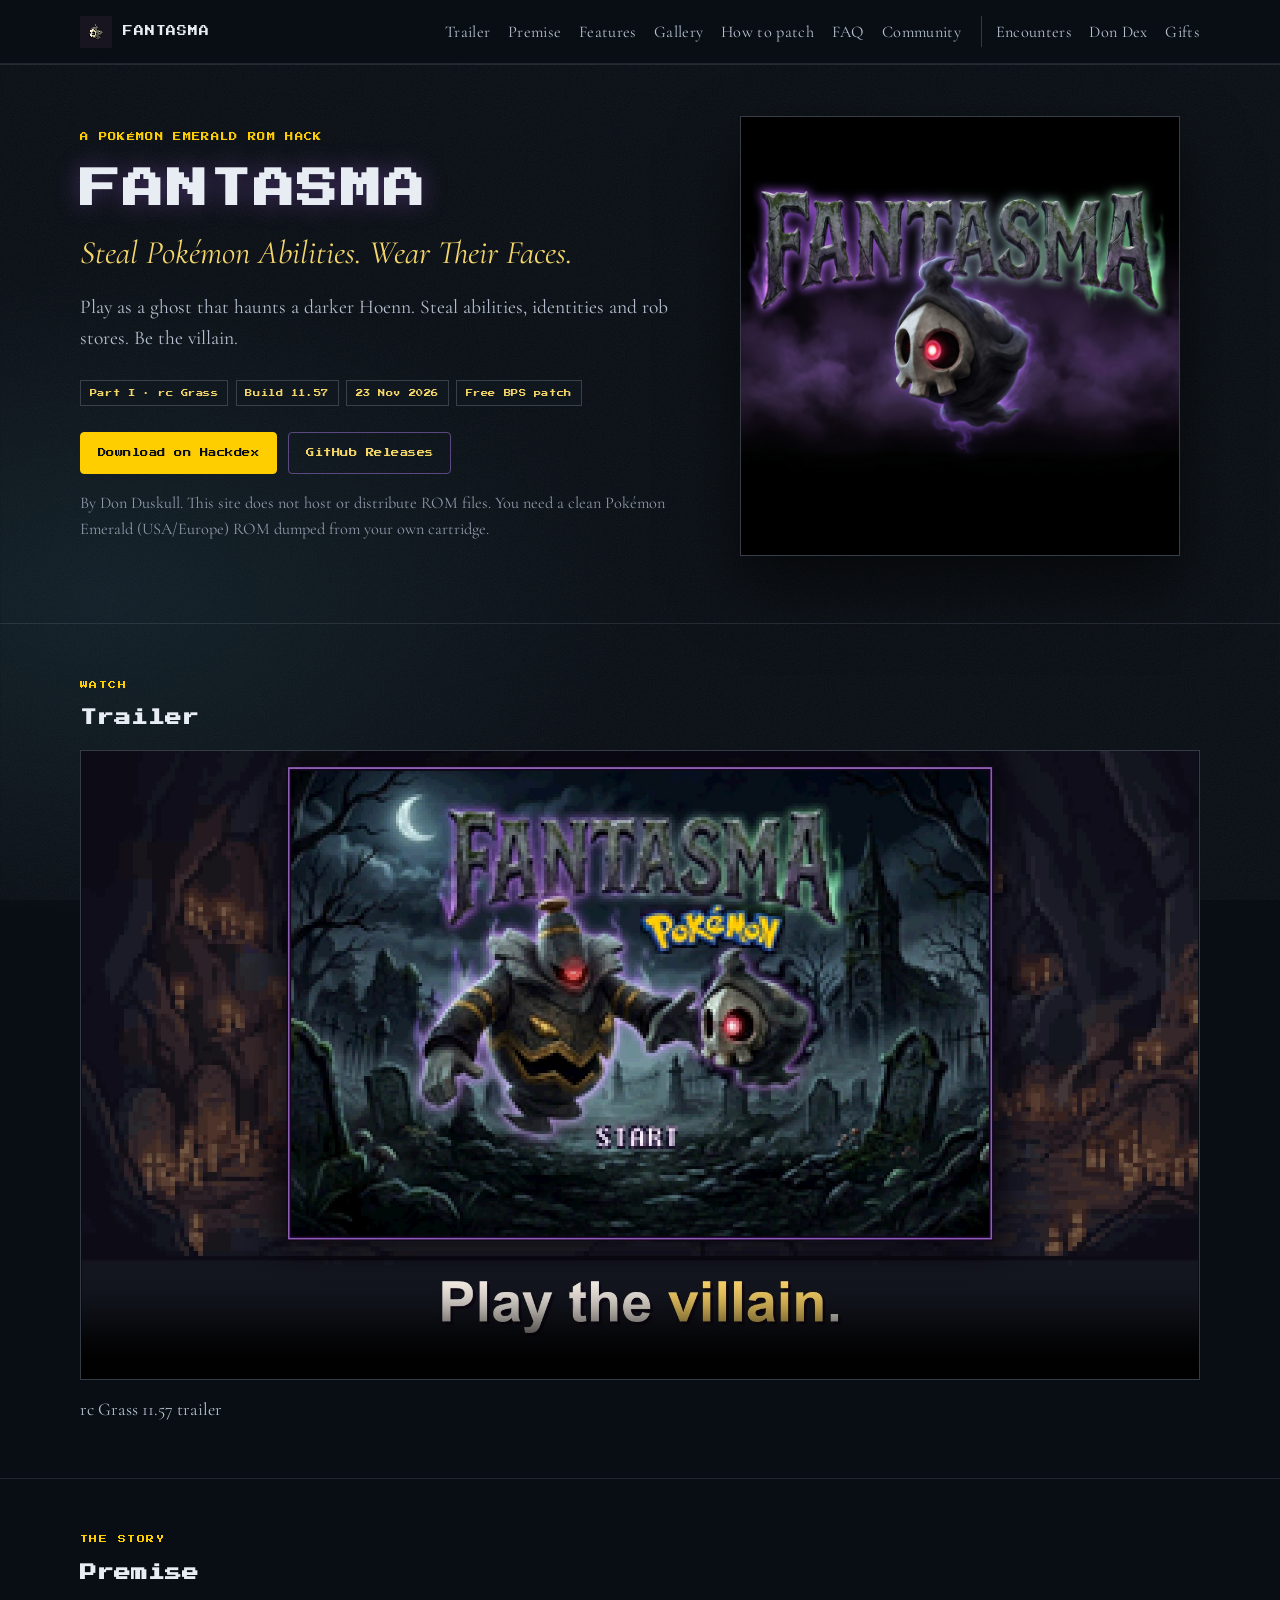
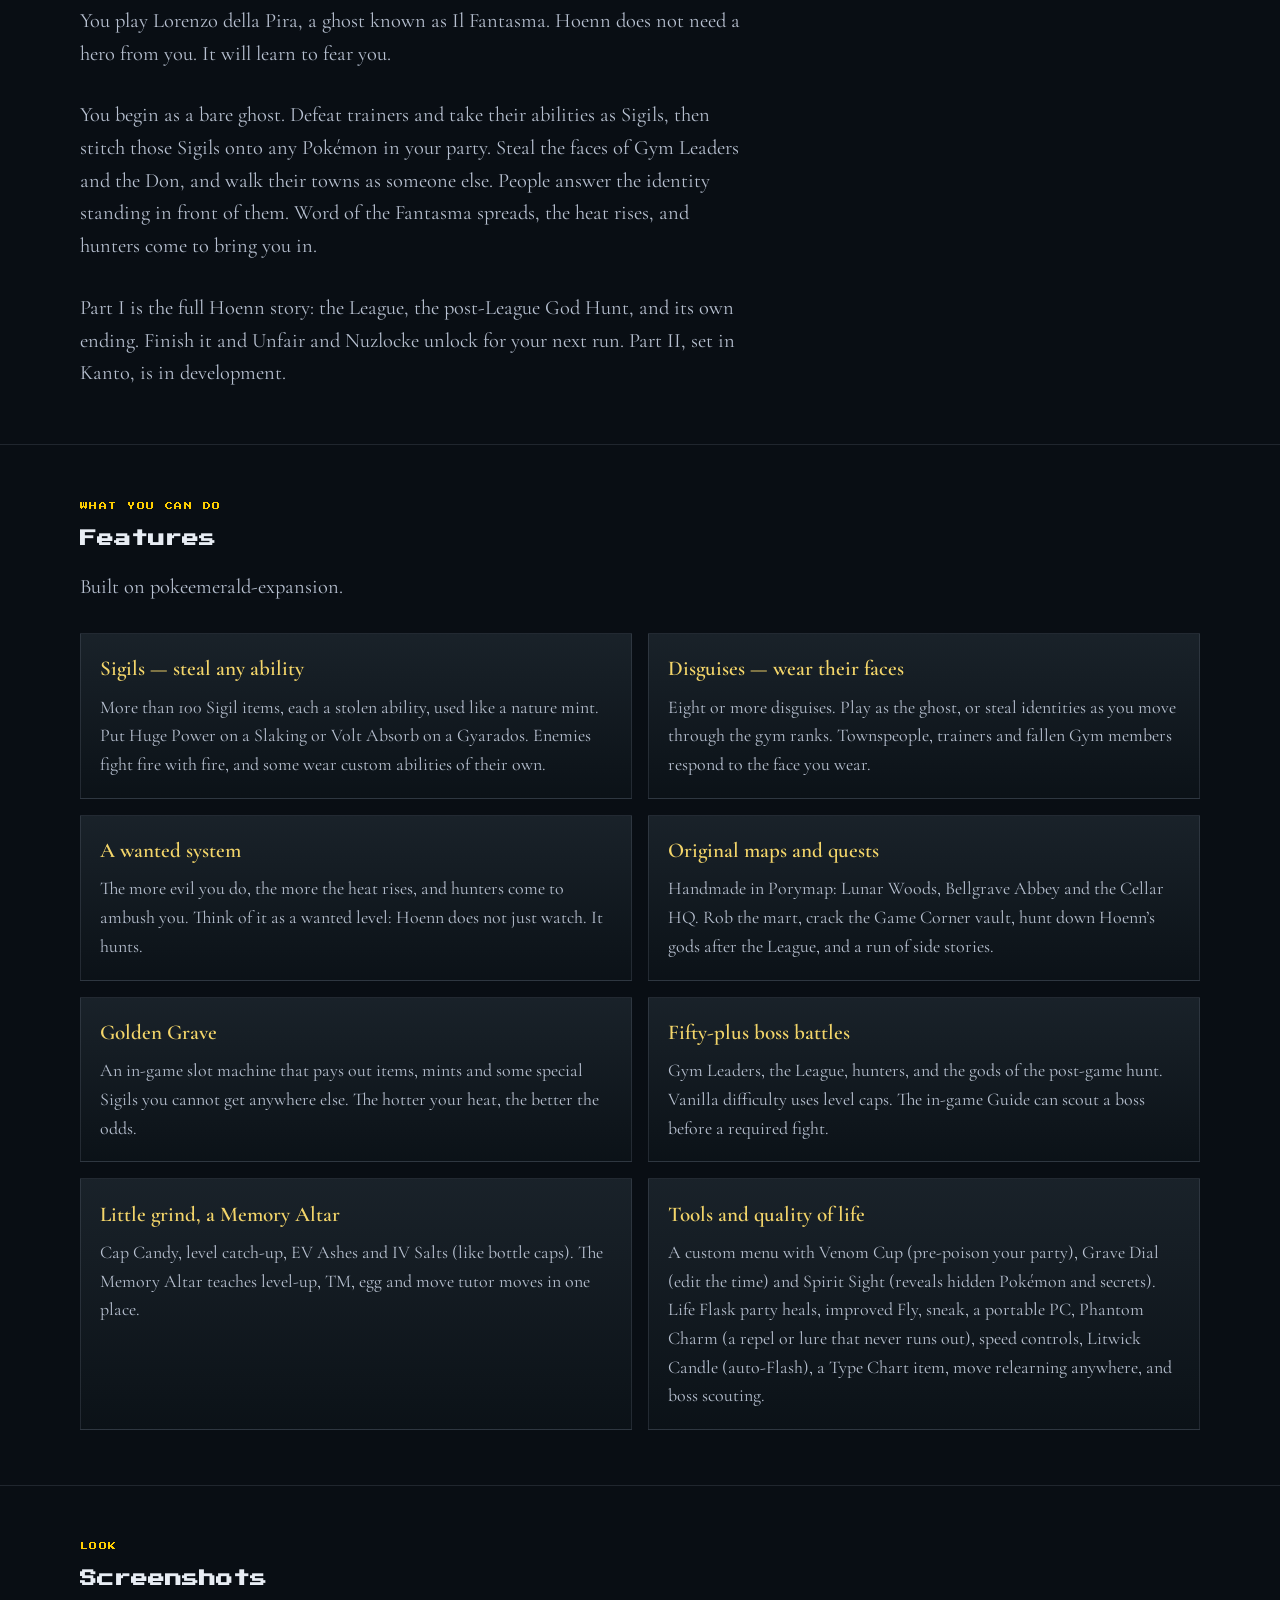
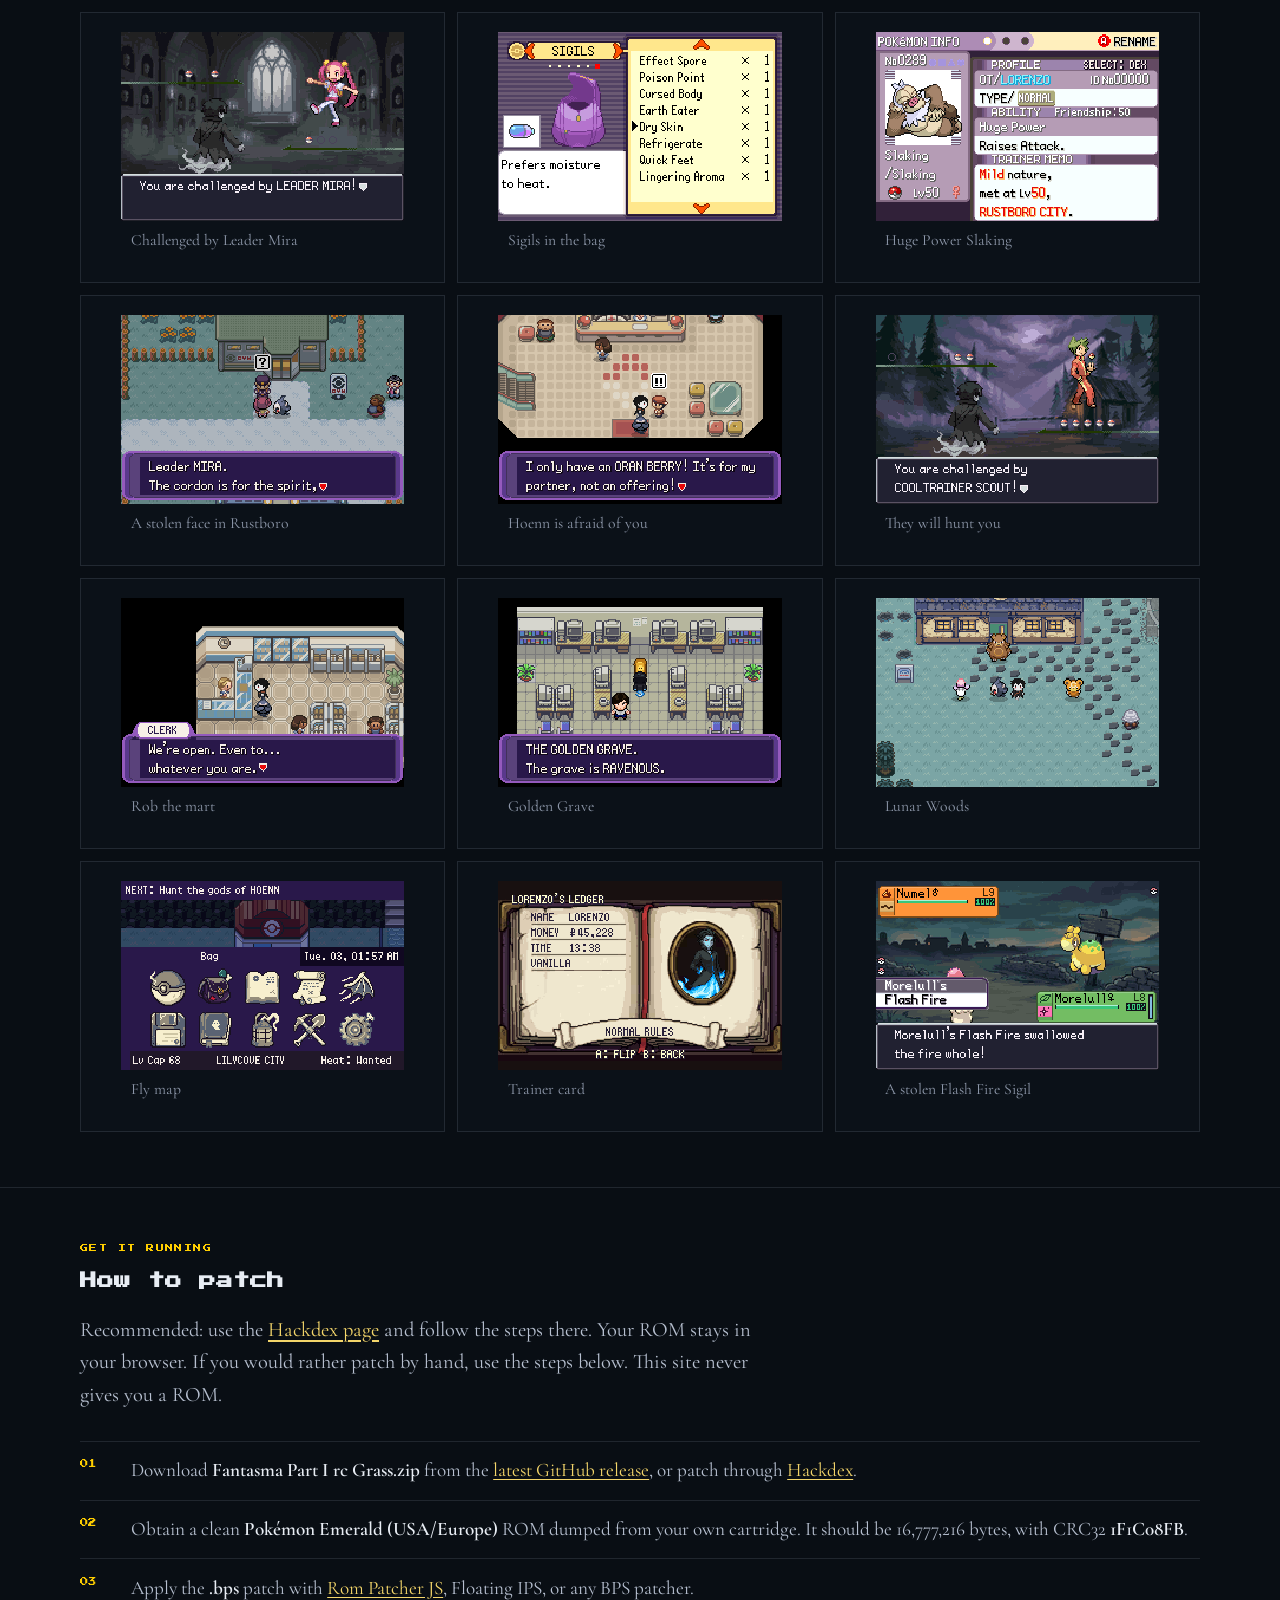
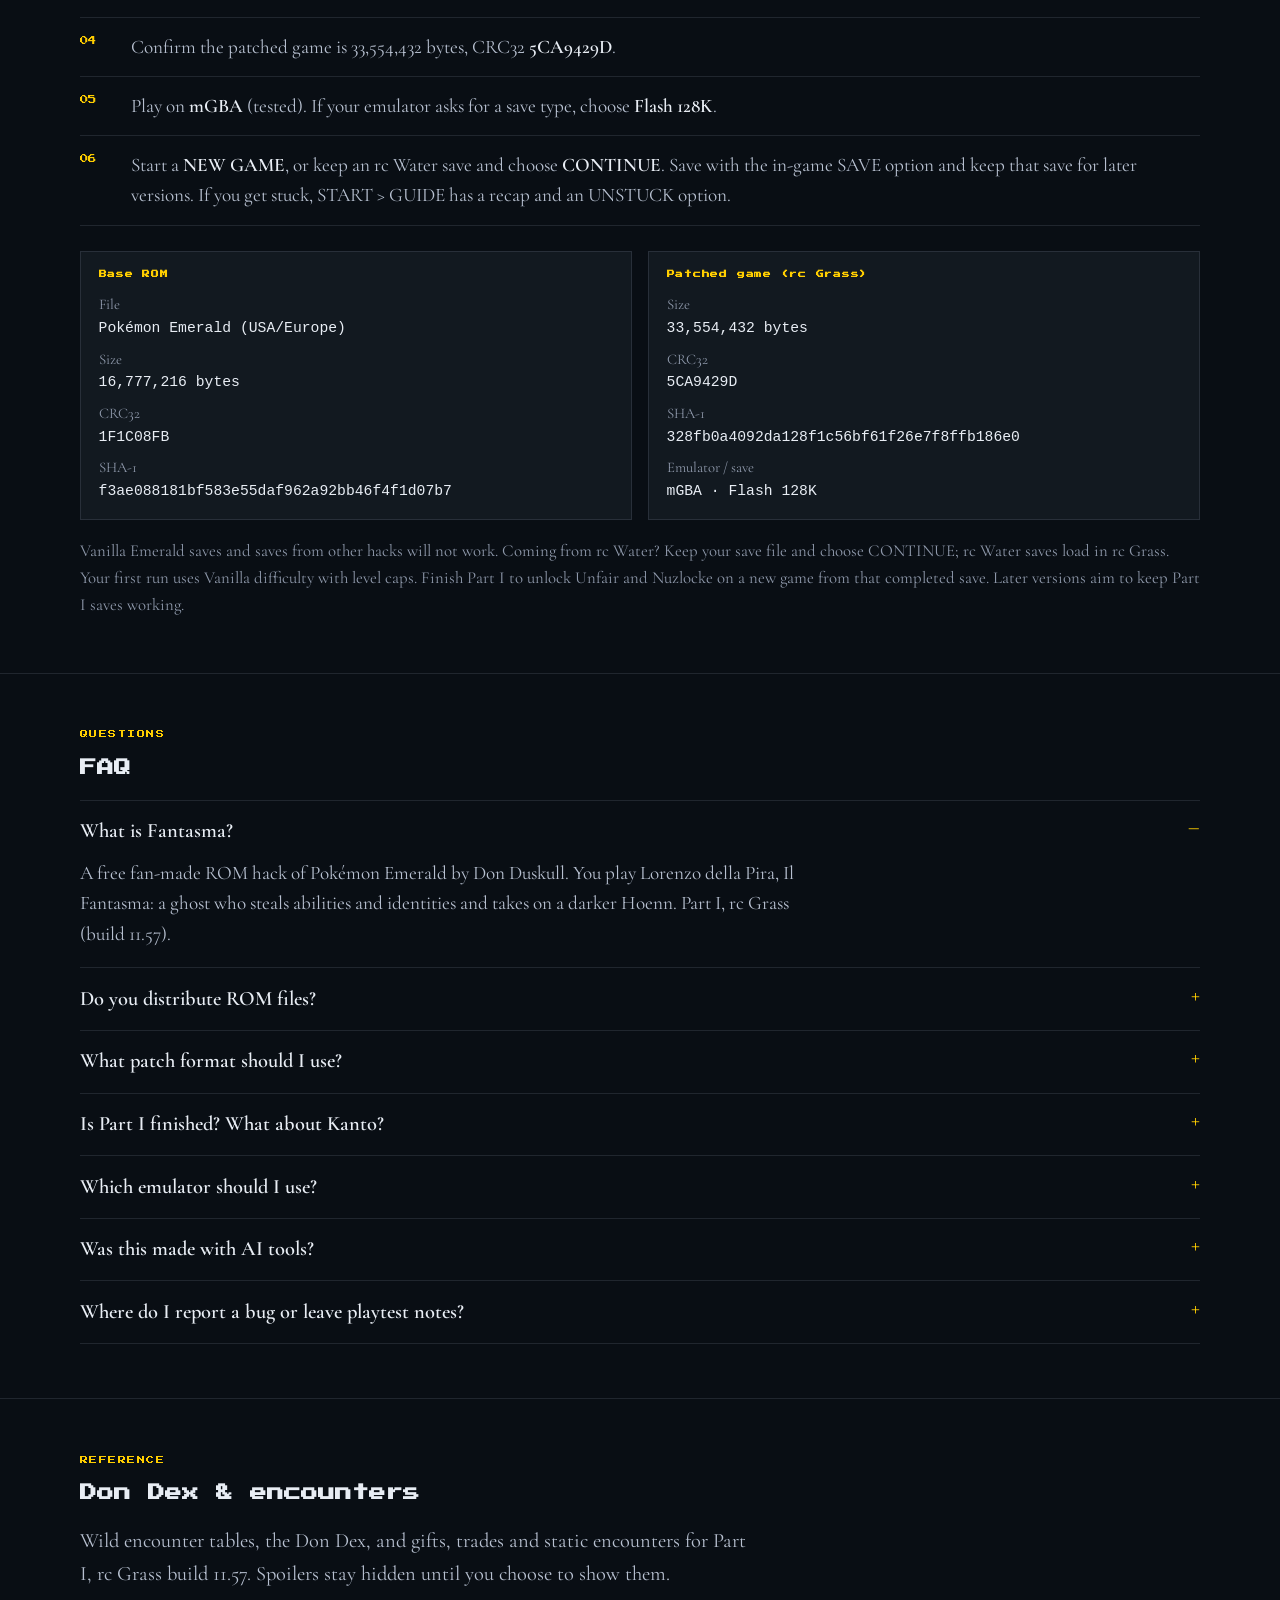
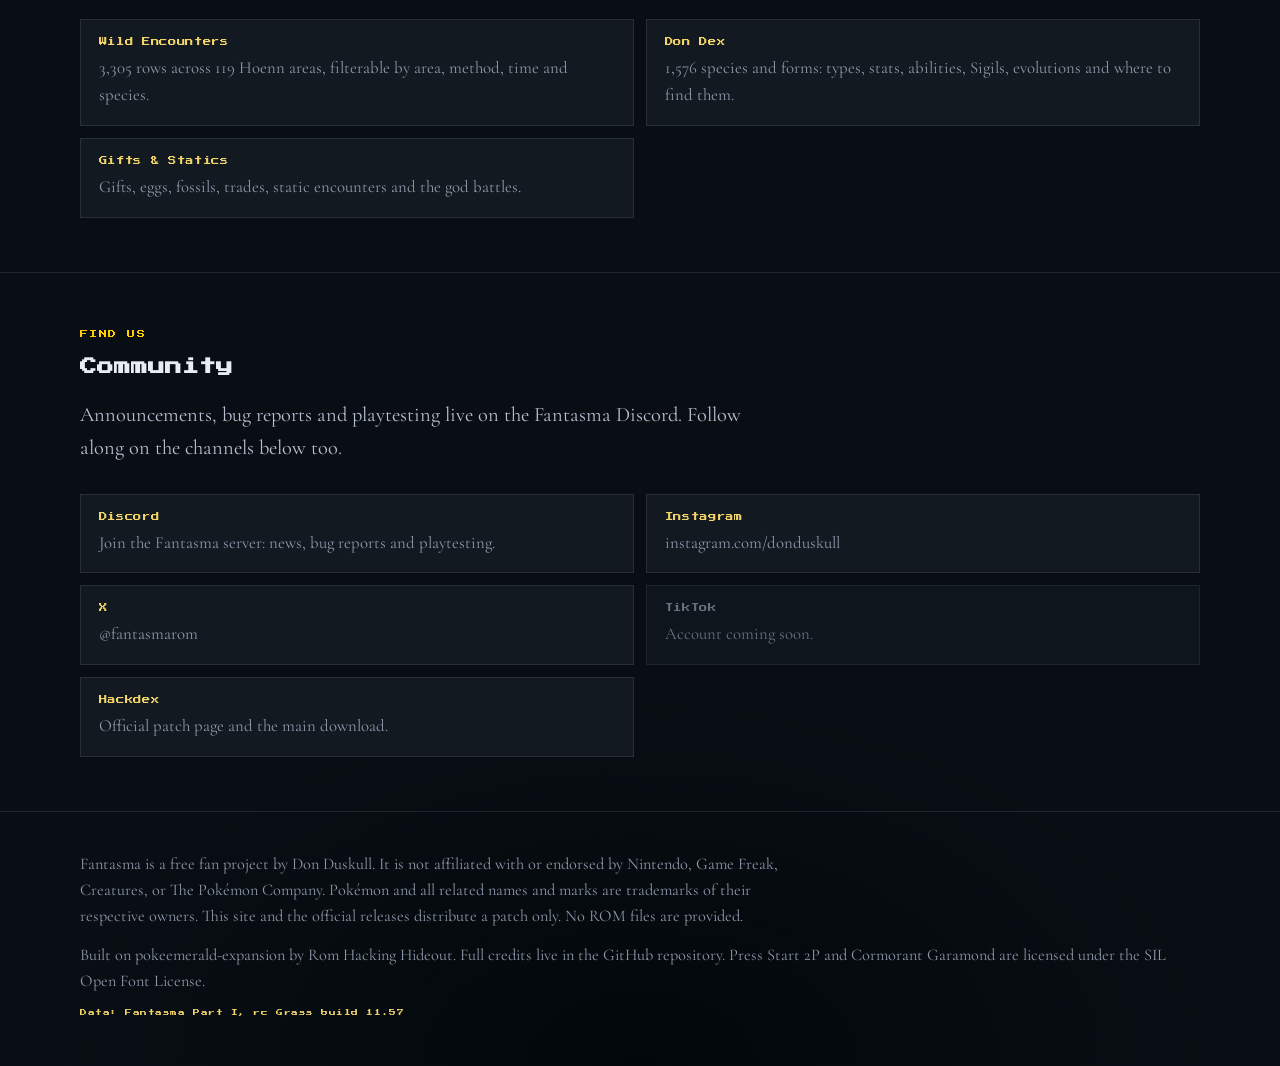
==== commit 80f5bb02: "Self-host rc Grass trailer; remove YouTube links" ====
--- a/index.html
+++ b/index.html
@@ -74,16 +74,11 @@
         <p class="section-label">Watch</p>
         <h2>Trailer</h2>
         <div class="trailer-slot">
-          <a class="trailer-placeholder" href="https://www.youtube.com/@donduskull">
-            <img src="assets/media/box-art.png" alt="Fantasma box art, used as a placeholder for the upcoming trailer.">
-            <span class="play-mark" aria-hidden="true"></span>
-            <span class="visually-hidden">Don Duskull on YouTube — trailer coming soon</span>
-          </a>
-          <!-- When the trailer is uploaded, replace the placeholder above with:
-          <iframe class="trailer-embed" src="https://www.youtube.com/embed/VIDEO_ID" title="Fantasma rc Water trailer" allow="accelerometer; autoplay; clipboard-write; encrypted-media; gyroscope; picture-in-picture; web-share" allowfullscreen></iframe>
-          -->
-        </div>
-        <p class="trailer-note"><span class="kicker">Coming soon</span> The rc Water trailer will be embedded here once it is up on YouTube. Until then, visit <a href="https://www.youtube.com/@donduskull">youtube.com/@donduskull</a>.</p>
+          <video class="trailer-embed" controls preload="metadata" playsinline poster="assets/media/fantasma-rc-grass-trailer.jpg" title="Fantasma rc Grass 11.57 trailer">
+            <source src="assets/media/fantasma-rc-grass-trailer.mp4" type="video/mp4">
+          </video>
+        </div>
+        <p class="trailer-note">rc Grass 11.57 trailer</p>
       </div>
     </section>
 
@@ -323,13 +318,9 @@
         <h2>Community</h2>
         <p class="intro">Announcements, bug reports and playtesting live on the Fantasma Discord. Follow along on the channels below too.</p>
         <div class="links">
-          <a class="link-card" href="https://discord.gg/83wbBvN7P">
+          <a class="link-card" href="https://discord.gg/bBf88ea3tw">
             <p class="name">Discord</p>
             <p>Join the Fantasma server: news, bug reports and playtesting.</p>
-          </a>
-          <a class="link-card" href="https://www.youtube.com/@donduskull">
-            <p class="name">YouTube</p>
-            <p>@donduskull — trailer and clips, once uploaded.</p>
           </a>
           <a class="link-card" href="https://www.instagram.com/donduskull">
             <p class="name">Instagram</p>
--- a/assets/style.css
+++ b/assets/style.css
@@ -432,6 +432,10 @@
   width: 100%;
   height: 100%;
   border: 0;
+}
+video.trailer-embed {
+  object-fit: contain;
+  background: var(--bg);
 }
 .trailer-note {
   margin: 0.9rem 0 0;
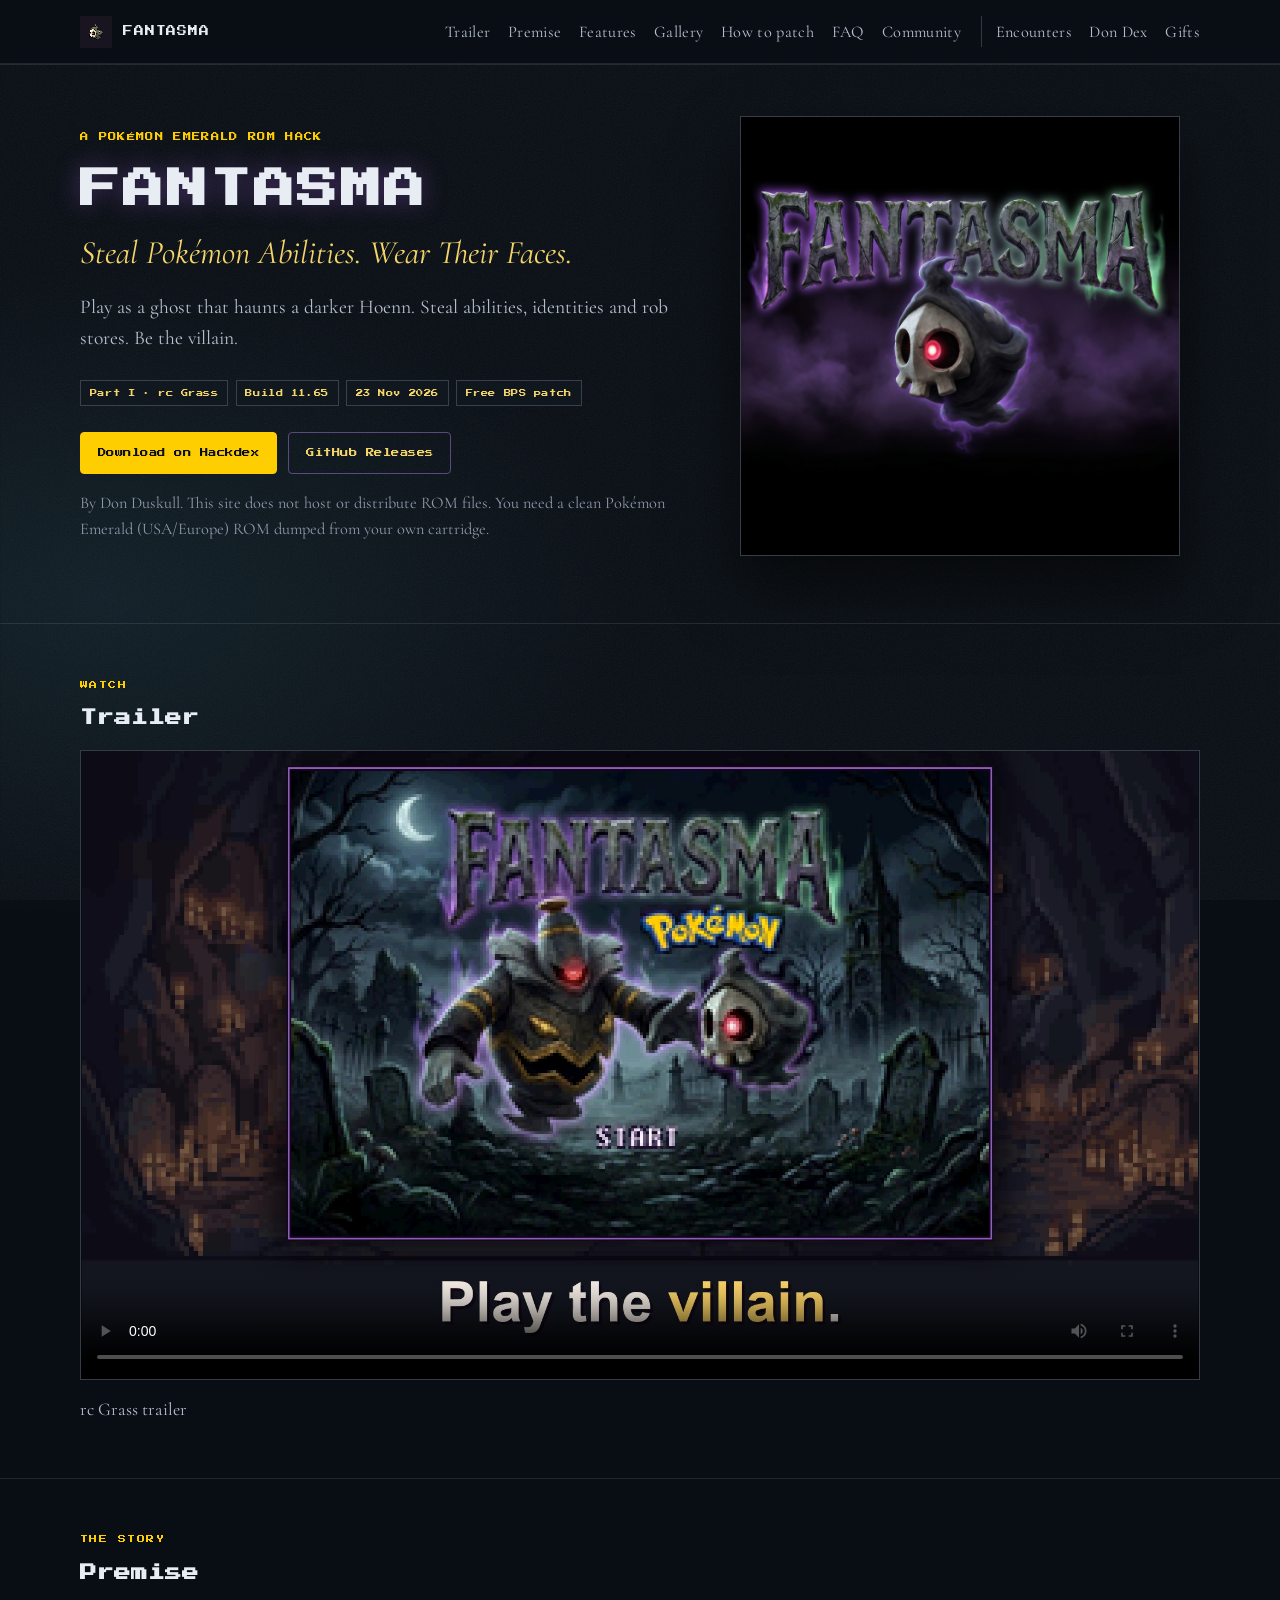
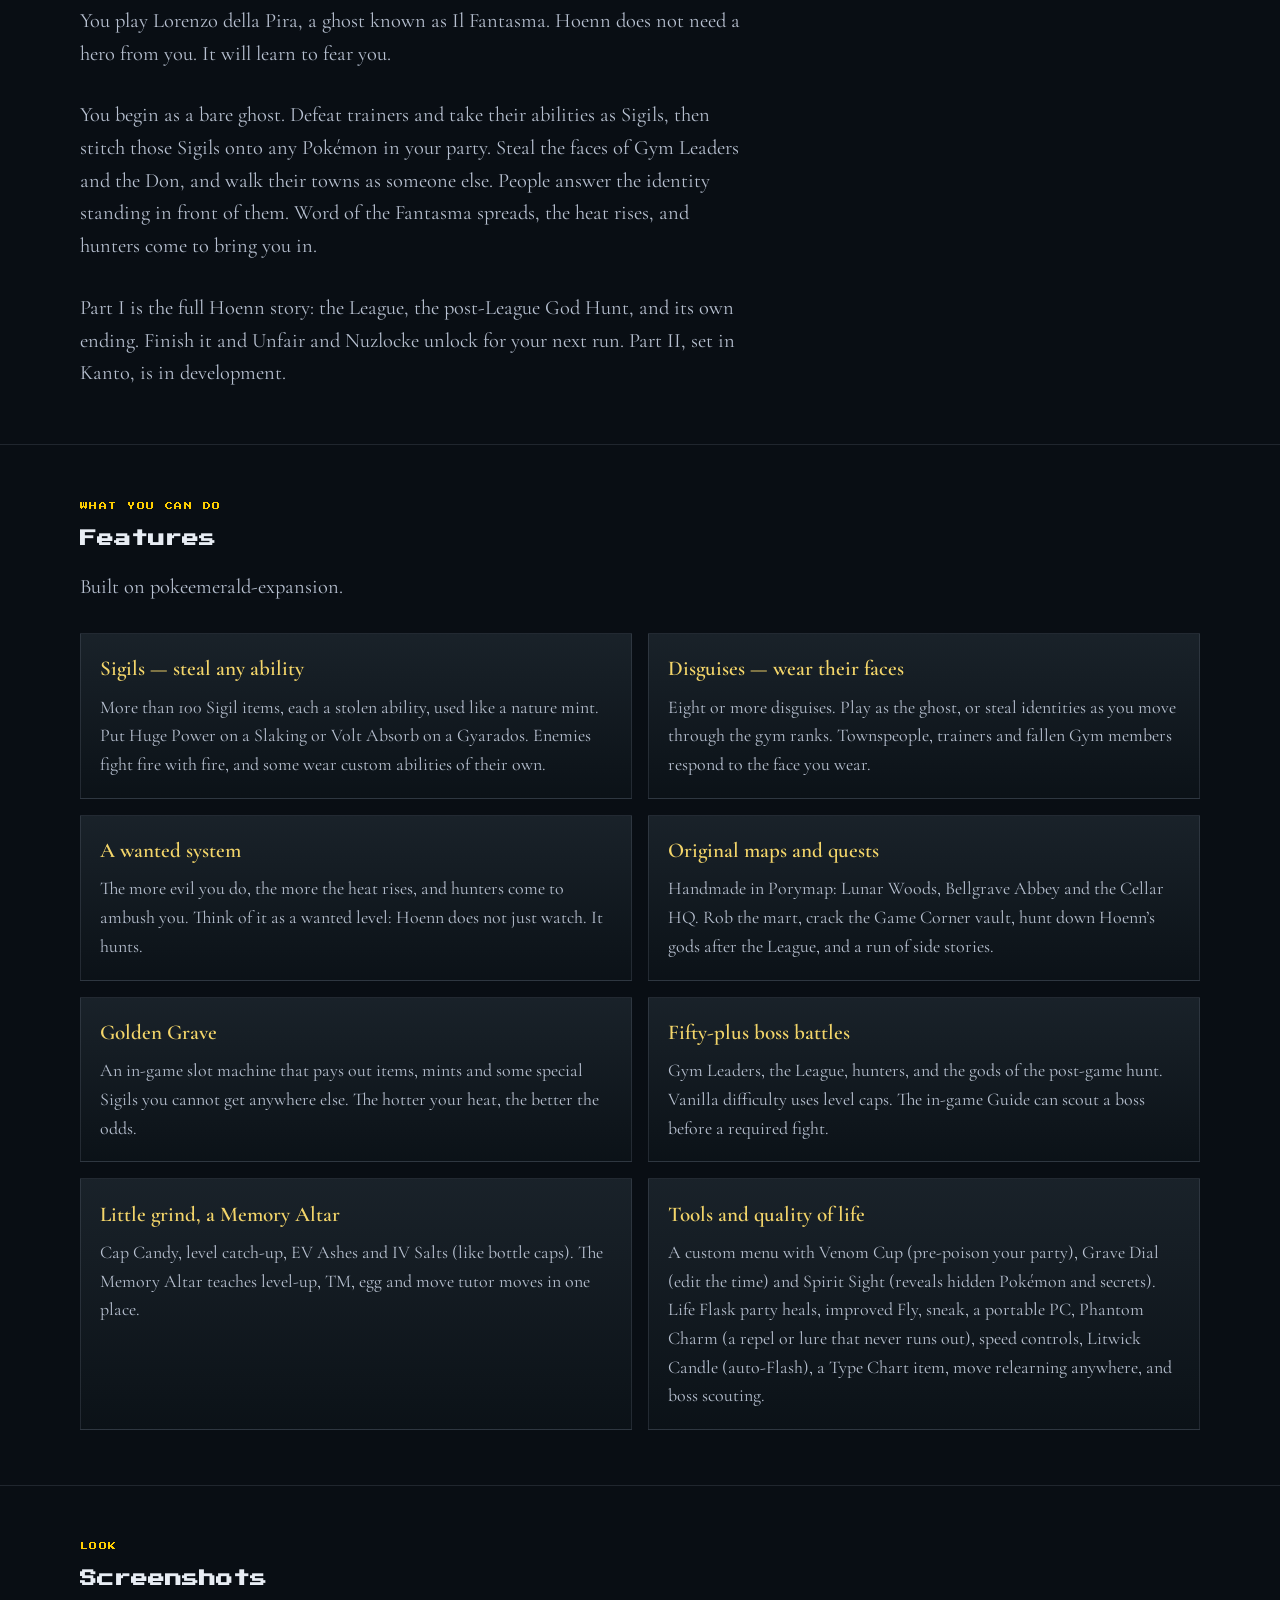
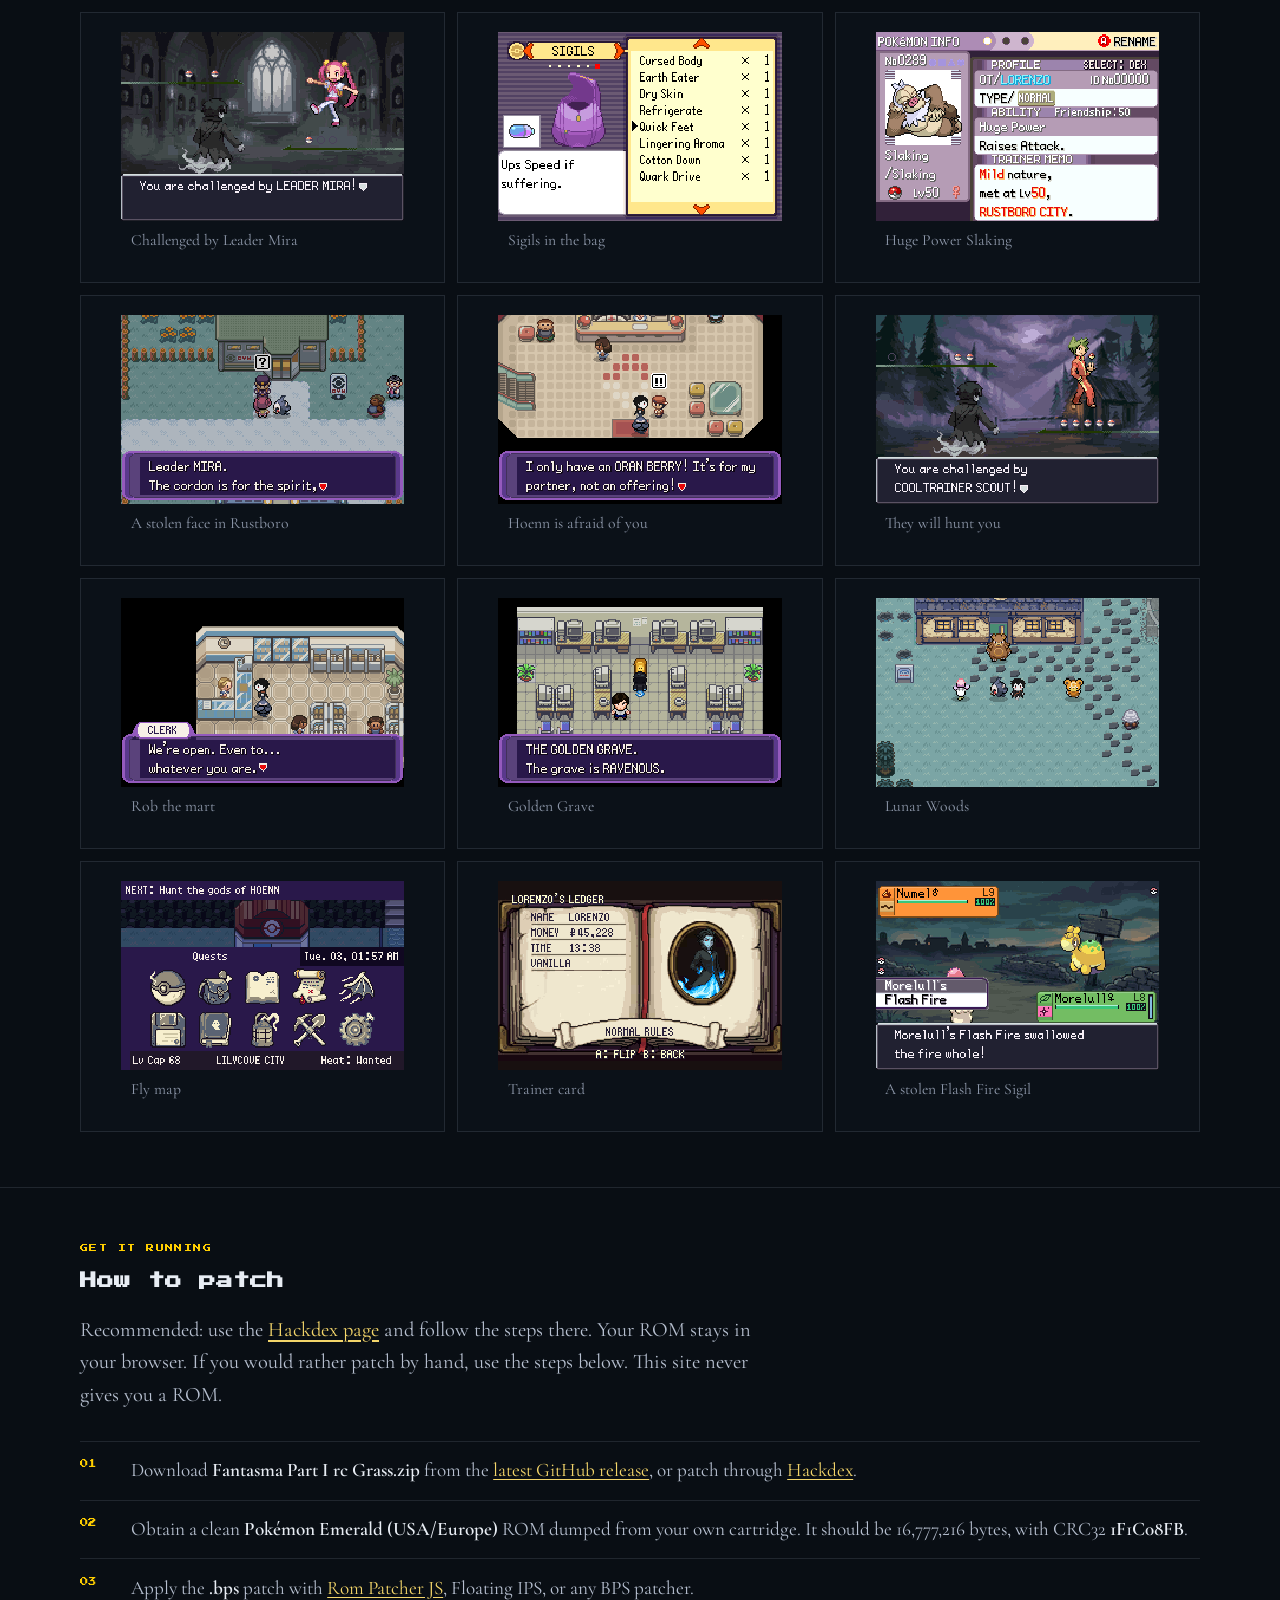
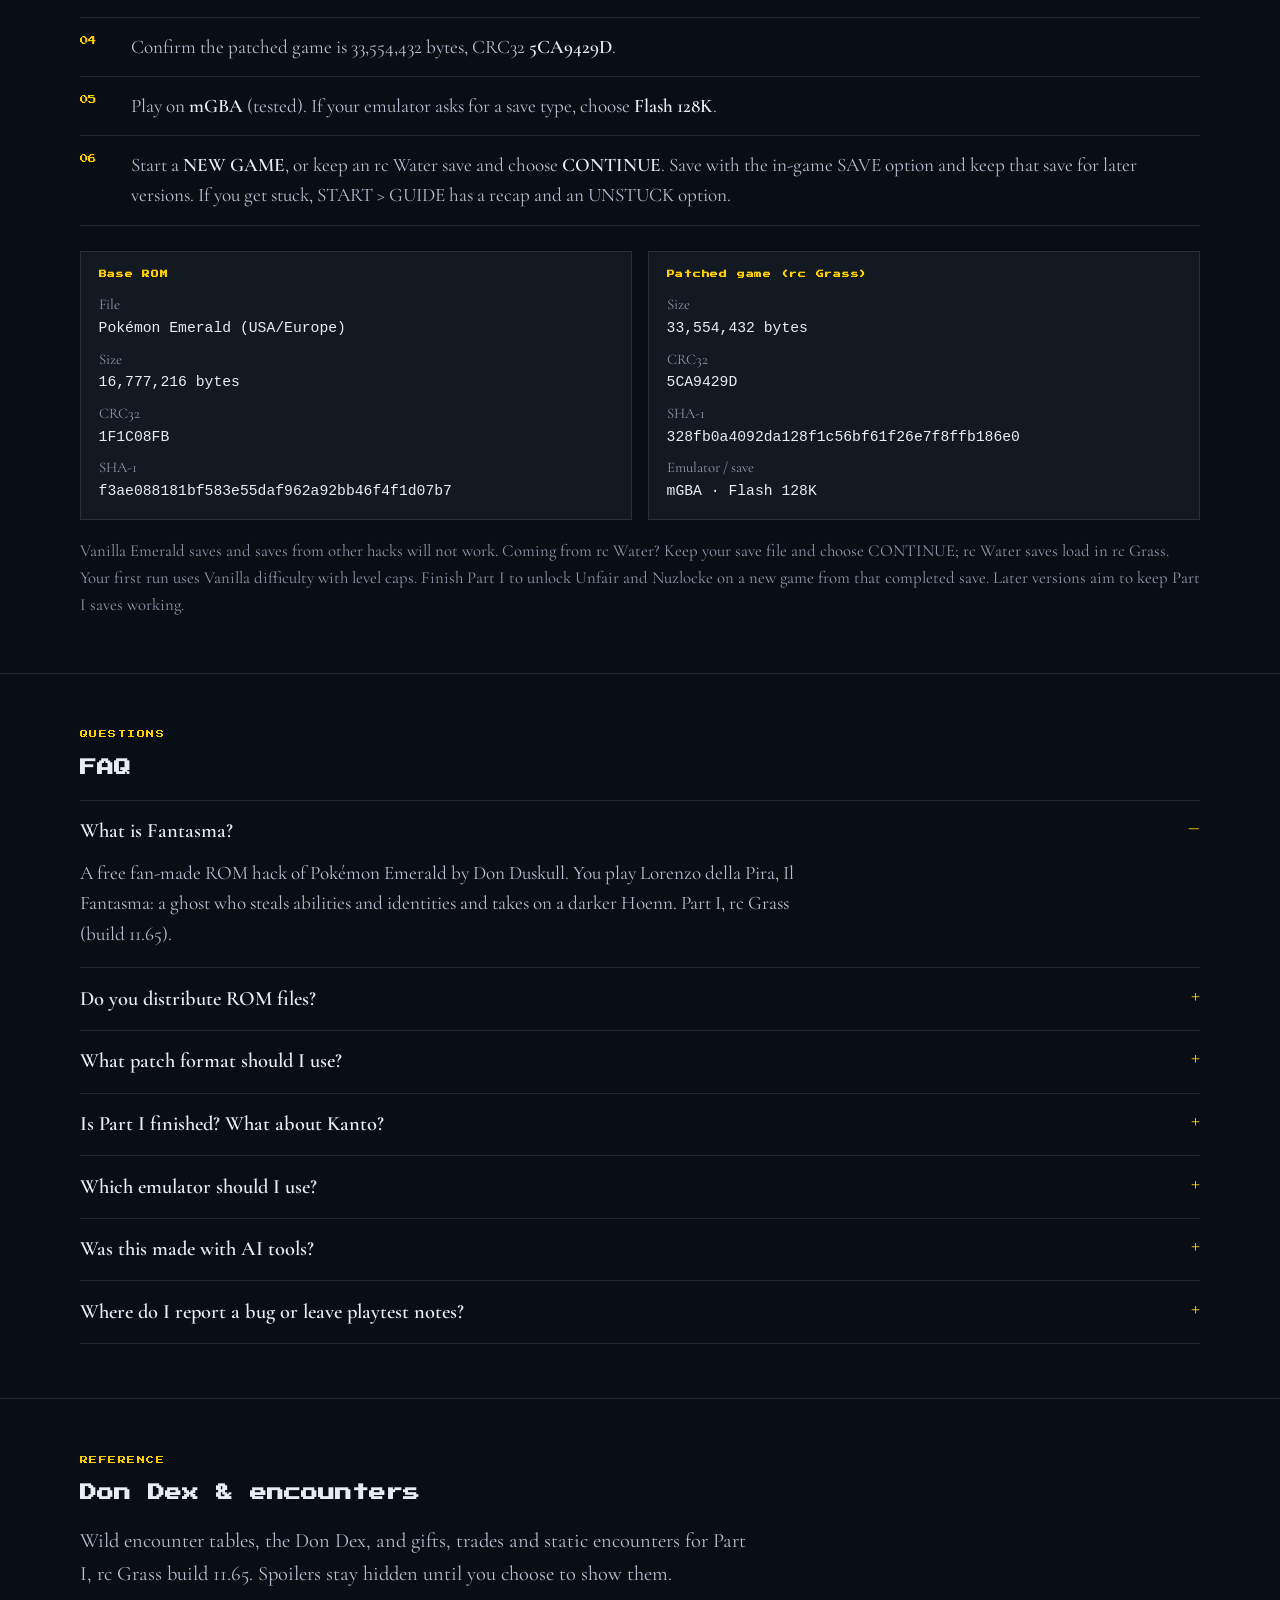
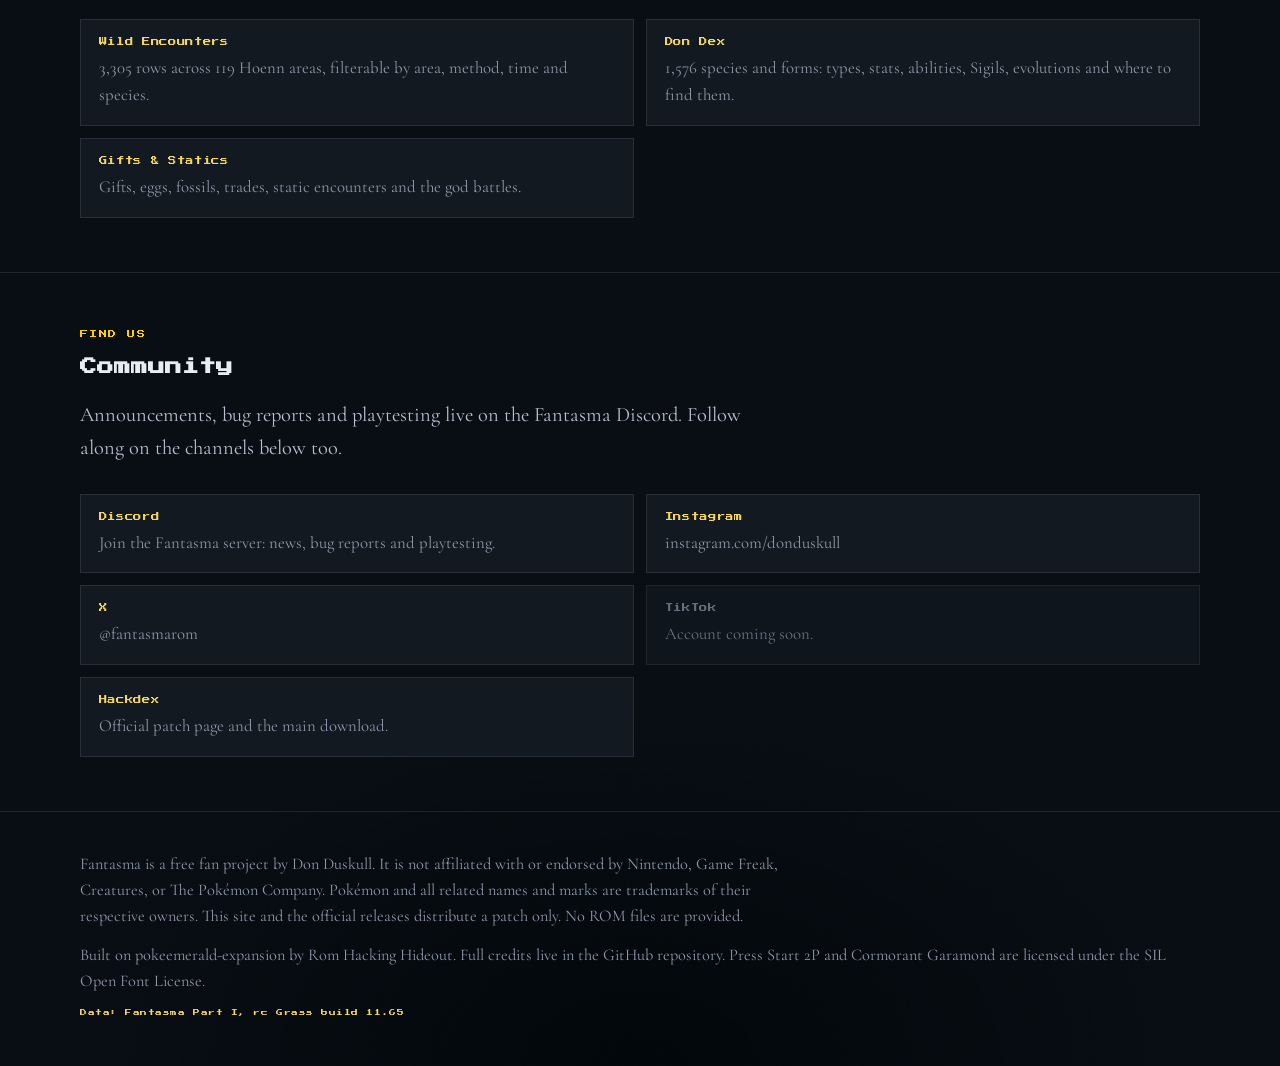
==== commit c455f62c: "rc Grass build 11.65: trailer re-cut (face card and VS screens), build labels" ====
--- a/index.html
+++ b/index.html
@@ -53,7 +53,7 @@
           <p class="lede">Play as a ghost that haunts a darker Hoenn. Steal abilities, identities and rob stores. Be the villain.</p>
           <div class="meta-row">
             <span class="chip">Part I · rc Grass</span>
-            <span class="chip">Build 11.57</span>
+            <span class="chip">Build 11.65</span>
             <span class="chip">23 Nov 2026</span>
             <span class="chip">Free BPS patch</span>
           </div>
@@ -74,11 +74,11 @@
         <p class="section-label">Watch</p>
         <h2>Trailer</h2>
         <div class="trailer-slot">
-          <video class="trailer-embed" controls preload="metadata" playsinline poster="assets/media/fantasma-rc-grass-trailer.jpg" title="Fantasma rc Grass 11.57 trailer">
-            <source src="assets/media/fantasma-rc-grass-trailer.mp4" type="video/mp4">
+          <video class="trailer-embed" controls preload="metadata" playsinline poster="assets/media/fantasma-rc-grass-trailer.jpg" title="Fantasma rc Grass trailer">
+            <source src="assets/media/fantasma-rc-grass-trailer.mp4?v=1165" type="video/mp4">
           </video>
         </div>
-        <p class="trailer-note">rc Grass 11.57 trailer</p>
+        <p class="trailer-note">rc Grass trailer</p>
       </div>
     </section>
 
@@ -259,7 +259,7 @@
         <div class="faq">
           <details open>
             <summary>What is Fantasma?</summary>
-            <p>A free fan-made ROM hack of Pokémon Emerald by Don Duskull. You play Lorenzo della Pira, Il Fantasma: a ghost who steals abilities and identities and takes on a darker Hoenn. Part I, rc Grass (build 11.57).</p>
+            <p>A free fan-made ROM hack of Pokémon Emerald by Don Duskull. You play Lorenzo della Pira, Il Fantasma: a ghost who steals abilities and identities and takes on a darker Hoenn. Part I, rc Grass (build 11.65).</p>
           </details>
           <details>
             <summary>Do you distribute ROM files?</summary>
@@ -294,7 +294,7 @@
       <div class="wrap">
         <p class="section-label">Reference</p>
         <h2>Don Dex &amp; encounters</h2>
-        <p class="intro">Wild encounter tables, the Don Dex, and gifts, trades and static encounters for Part I, rc Grass build 11.57. Spoilers stay hidden until you choose to show them.</p>
+        <p class="intro">Wild encounter tables, the Don Dex, and gifts, trades and static encounters for Part I, rc Grass build 11.65. Spoilers stay hidden until you choose to show them.</p>
         <div class="links">
           <a class="link-card" href="encounters.html">
             <p class="name">Wild Encounters</p>
@@ -347,7 +347,7 @@
     <div class="wrap">
       <p class="legal">Fantasma is a free fan project by Don Duskull. It is not affiliated with or endorsed by Nintendo, Game Freak, Creatures, or The Pokémon Company. Pokémon and all related names and marks are trademarks of their respective owners. This site and the official releases distribute a patch only. No ROM files are provided.</p>
       <p class="credit">Built on pokeemerald-expansion by Rom Hacking Hideout. Full credits live in the GitHub repository. Press Start 2P and Cormorant Garamond are licensed under the SIL Open Font License.</p>
-      <p class="data-credit">Data: Fantasma Part I, rc Grass build 11.57</p>
+      <p class="data-credit">Data: Fantasma Part I, rc Grass build 11.65</p>
     </div>
   </footer>
 
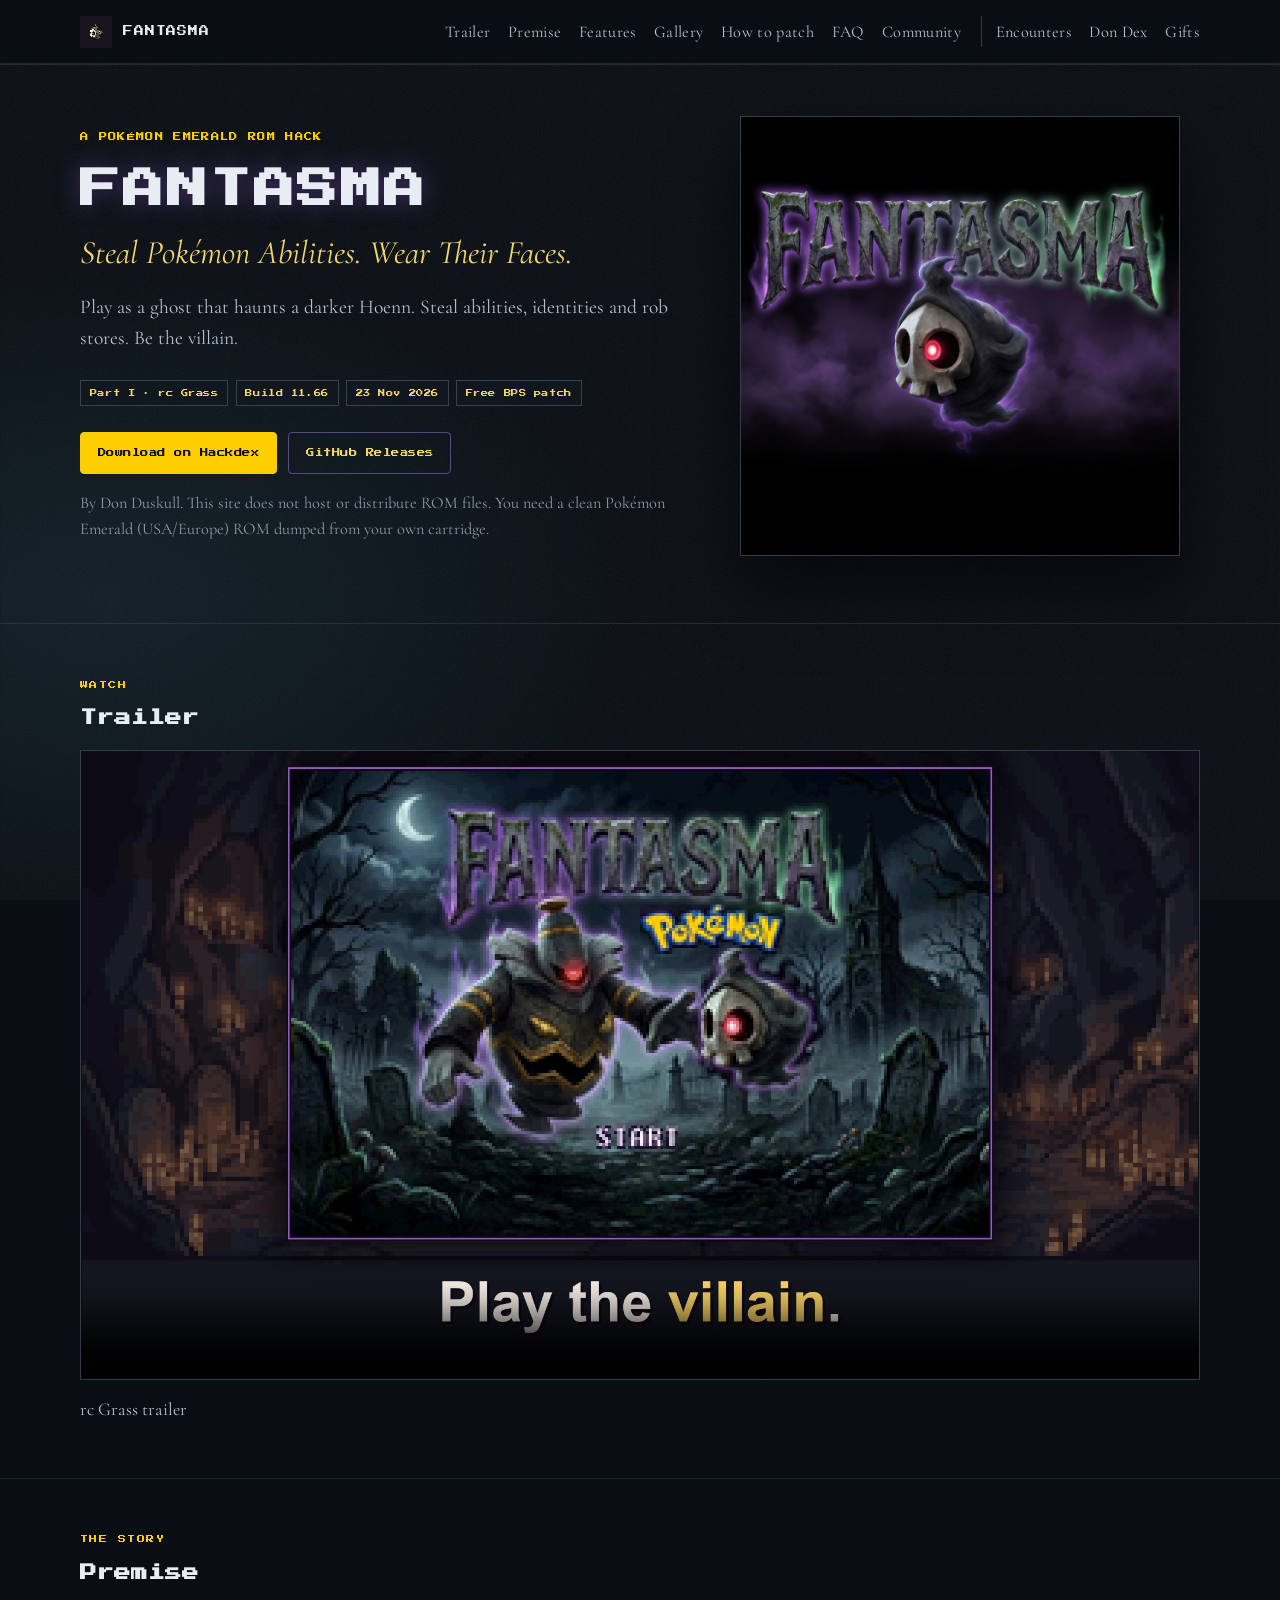
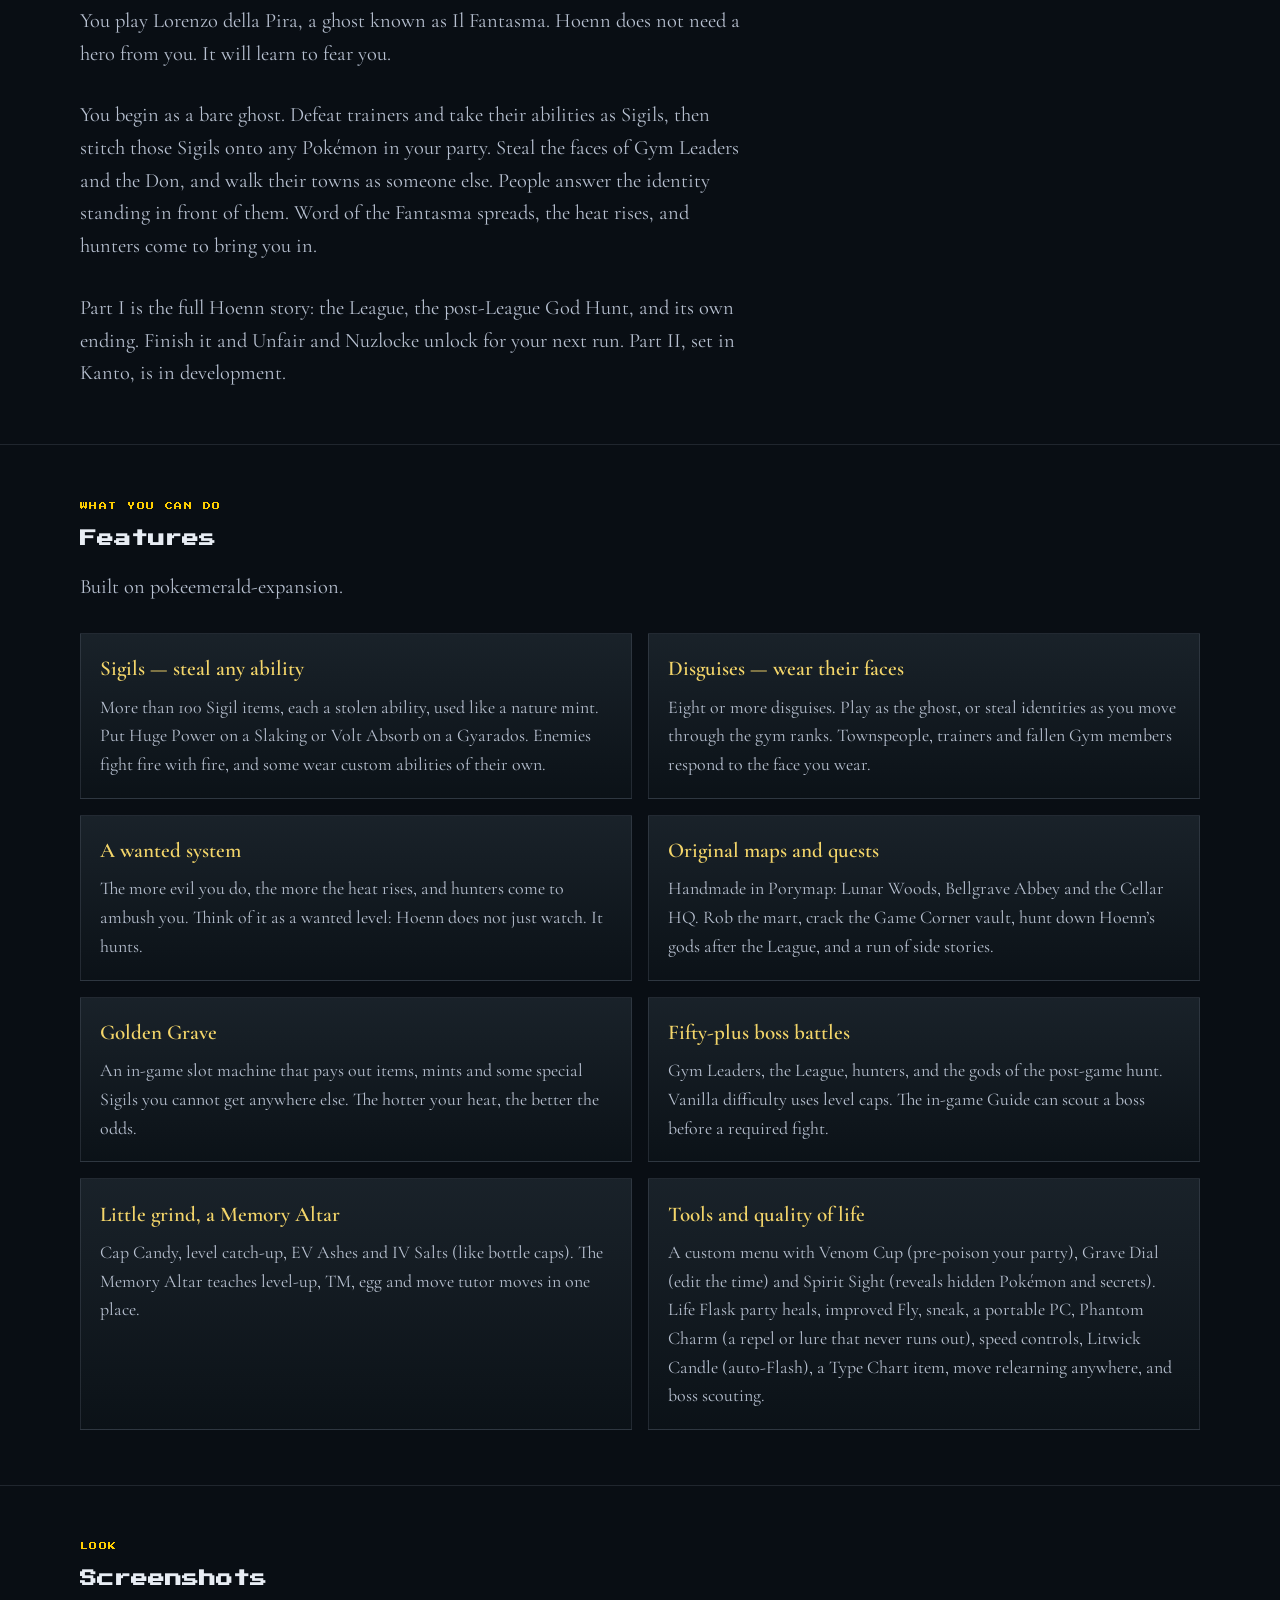
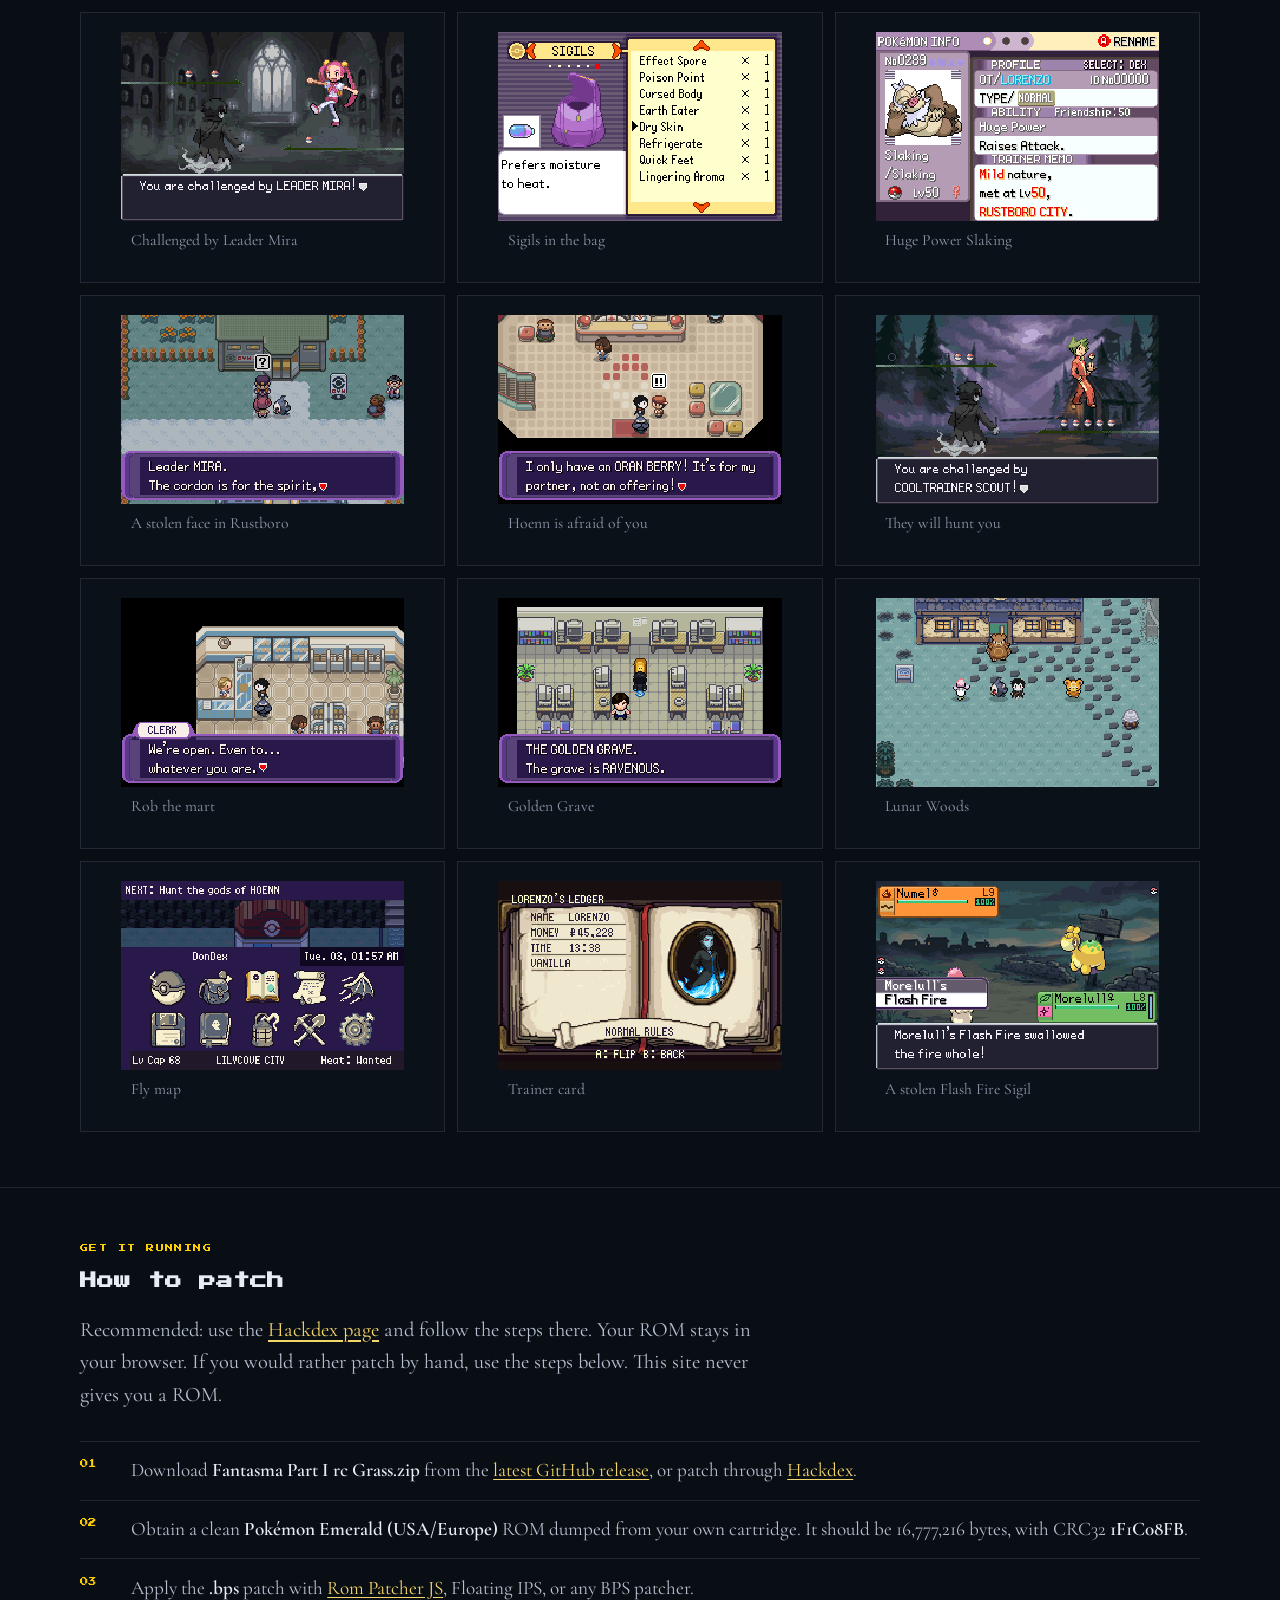
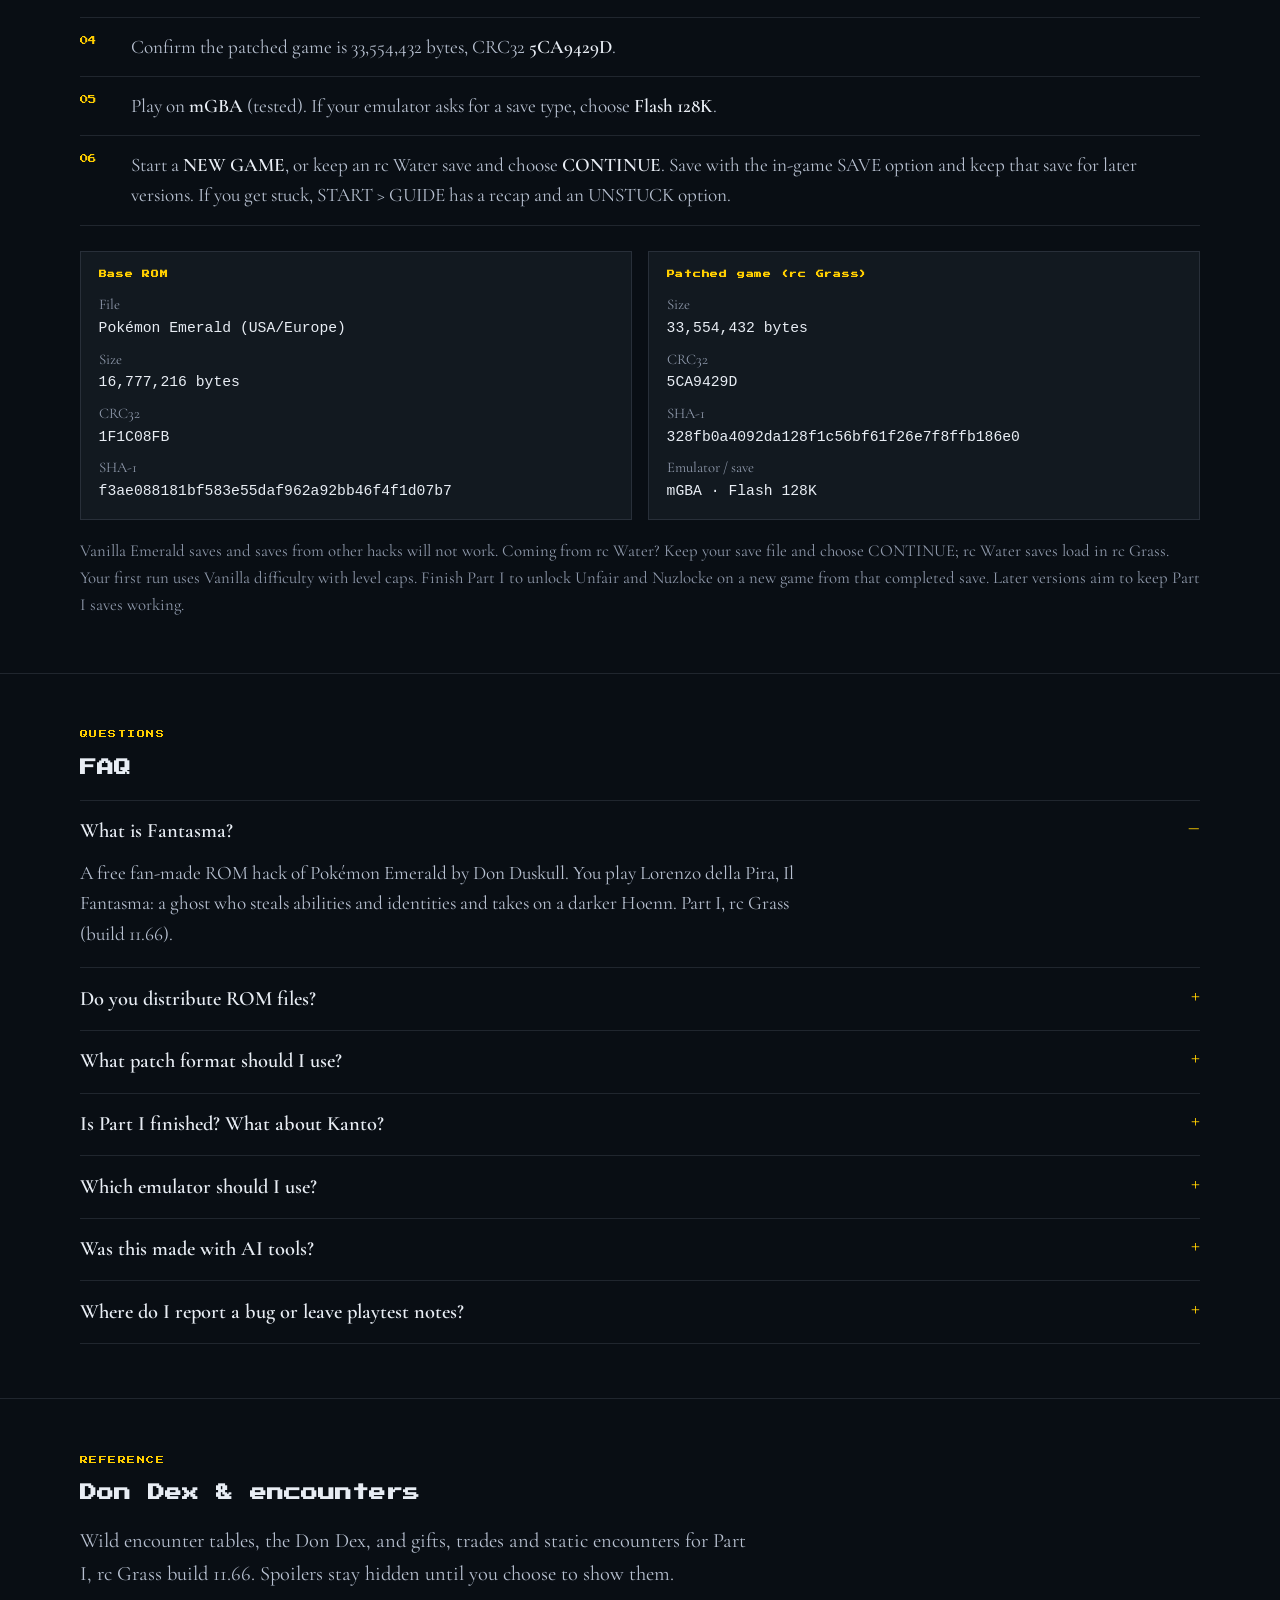
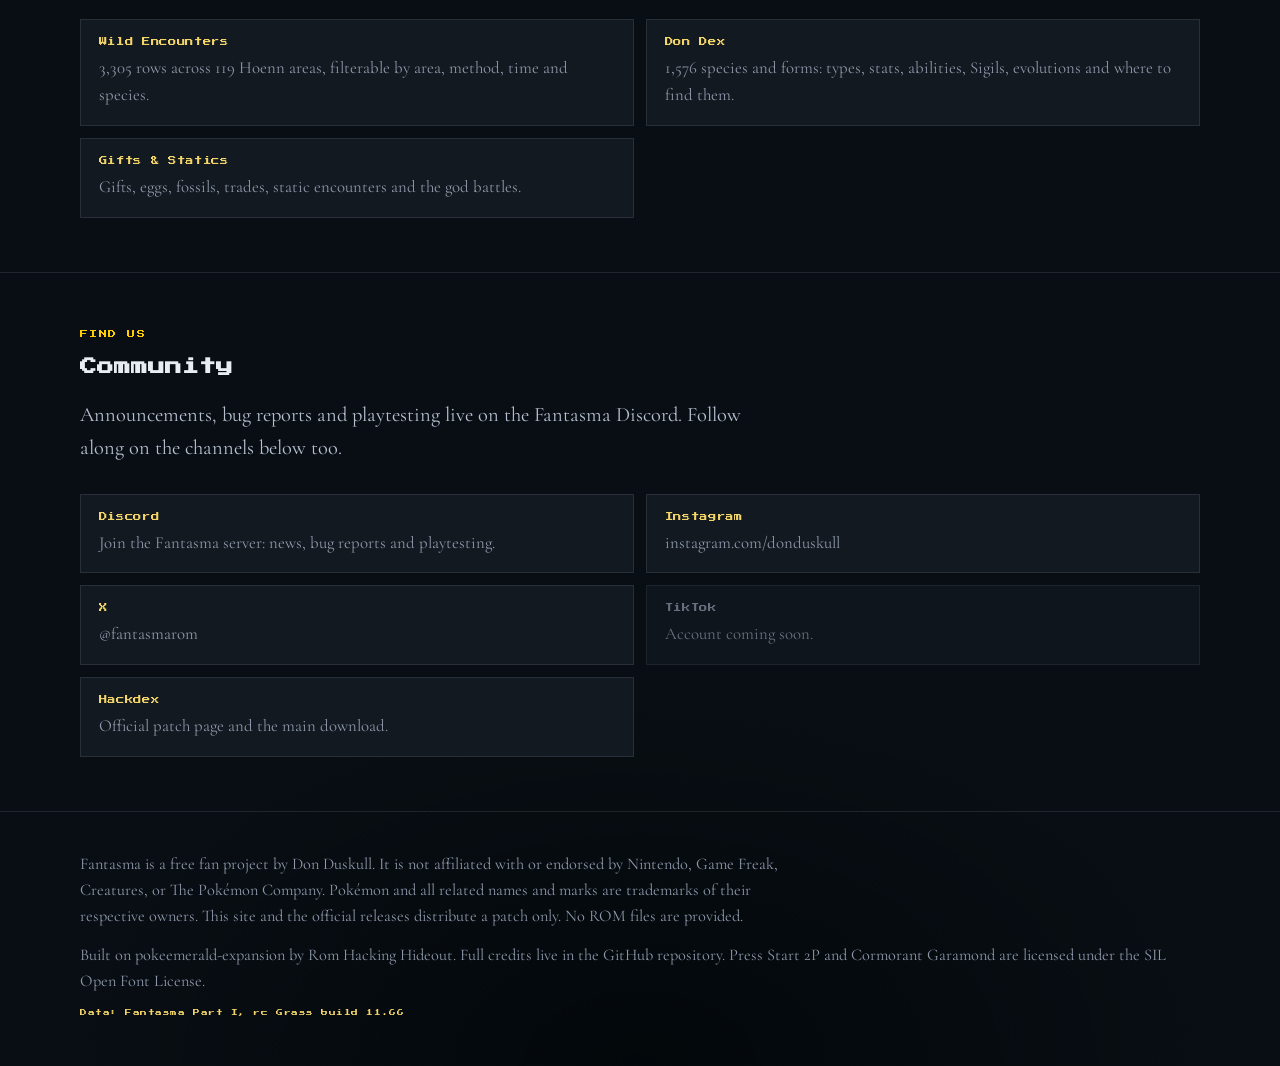
==== commit 0dcfff08: "rc Grass build 11.66: build labels" ====
--- a/index.html
+++ b/index.html
@@ -53,7 +53,7 @@
           <p class="lede">Play as a ghost that haunts a darker Hoenn. Steal abilities, identities and rob stores. Be the villain.</p>
           <div class="meta-row">
             <span class="chip">Part I · rc Grass</span>
-            <span class="chip">Build 11.65</span>
+            <span class="chip">Build 11.66</span>
             <span class="chip">23 Nov 2026</span>
             <span class="chip">Free BPS patch</span>
           </div>
@@ -259,7 +259,7 @@
         <div class="faq">
           <details open>
             <summary>What is Fantasma?</summary>
-            <p>A free fan-made ROM hack of Pokémon Emerald by Don Duskull. You play Lorenzo della Pira, Il Fantasma: a ghost who steals abilities and identities and takes on a darker Hoenn. Part I, rc Grass (build 11.65).</p>
+            <p>A free fan-made ROM hack of Pokémon Emerald by Don Duskull. You play Lorenzo della Pira, Il Fantasma: a ghost who steals abilities and identities and takes on a darker Hoenn. Part I, rc Grass (build 11.66).</p>
           </details>
           <details>
             <summary>Do you distribute ROM files?</summary>
@@ -294,7 +294,7 @@
       <div class="wrap">
         <p class="section-label">Reference</p>
         <h2>Don Dex &amp; encounters</h2>
-        <p class="intro">Wild encounter tables, the Don Dex, and gifts, trades and static encounters for Part I, rc Grass build 11.65. Spoilers stay hidden until you choose to show them.</p>
+        <p class="intro">Wild encounter tables, the Don Dex, and gifts, trades and static encounters for Part I, rc Grass build 11.66. Spoilers stay hidden until you choose to show them.</p>
         <div class="links">
           <a class="link-card" href="encounters.html">
             <p class="name">Wild Encounters</p>
@@ -347,7 +347,7 @@
     <div class="wrap">
       <p class="legal">Fantasma is a free fan project by Don Duskull. It is not affiliated with or endorsed by Nintendo, Game Freak, Creatures, or The Pokémon Company. Pokémon and all related names and marks are trademarks of their respective owners. This site and the official releases distribute a patch only. No ROM files are provided.</p>
       <p class="credit">Built on pokeemerald-expansion by Rom Hacking Hideout. Full credits live in the GitHub repository. Press Start 2P and Cormorant Garamond are licensed under the SIL Open Font License.</p>
-      <p class="data-credit">Data: Fantasma Part I, rc Grass build 11.65</p>
+      <p class="data-credit">Data: Fantasma Part I, rc Grass build 11.66</p>
     </div>
   </footer>
 
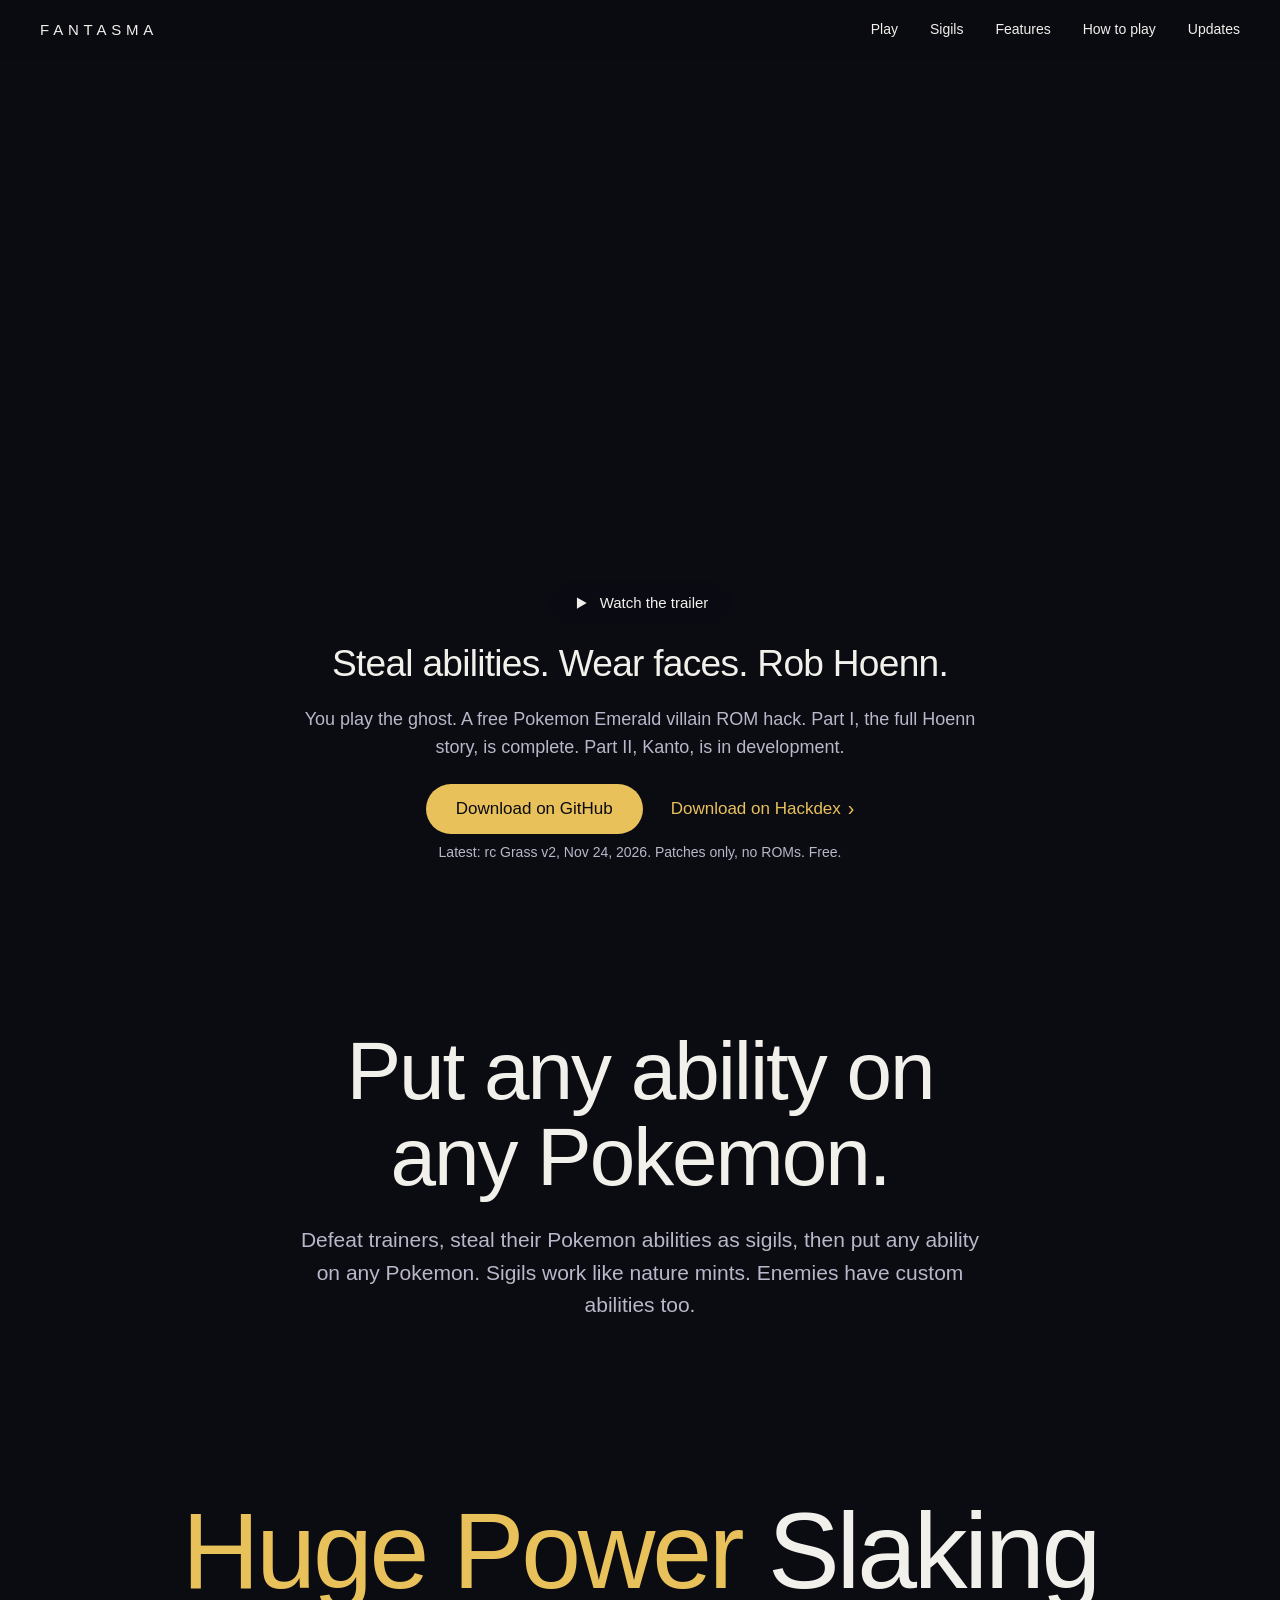
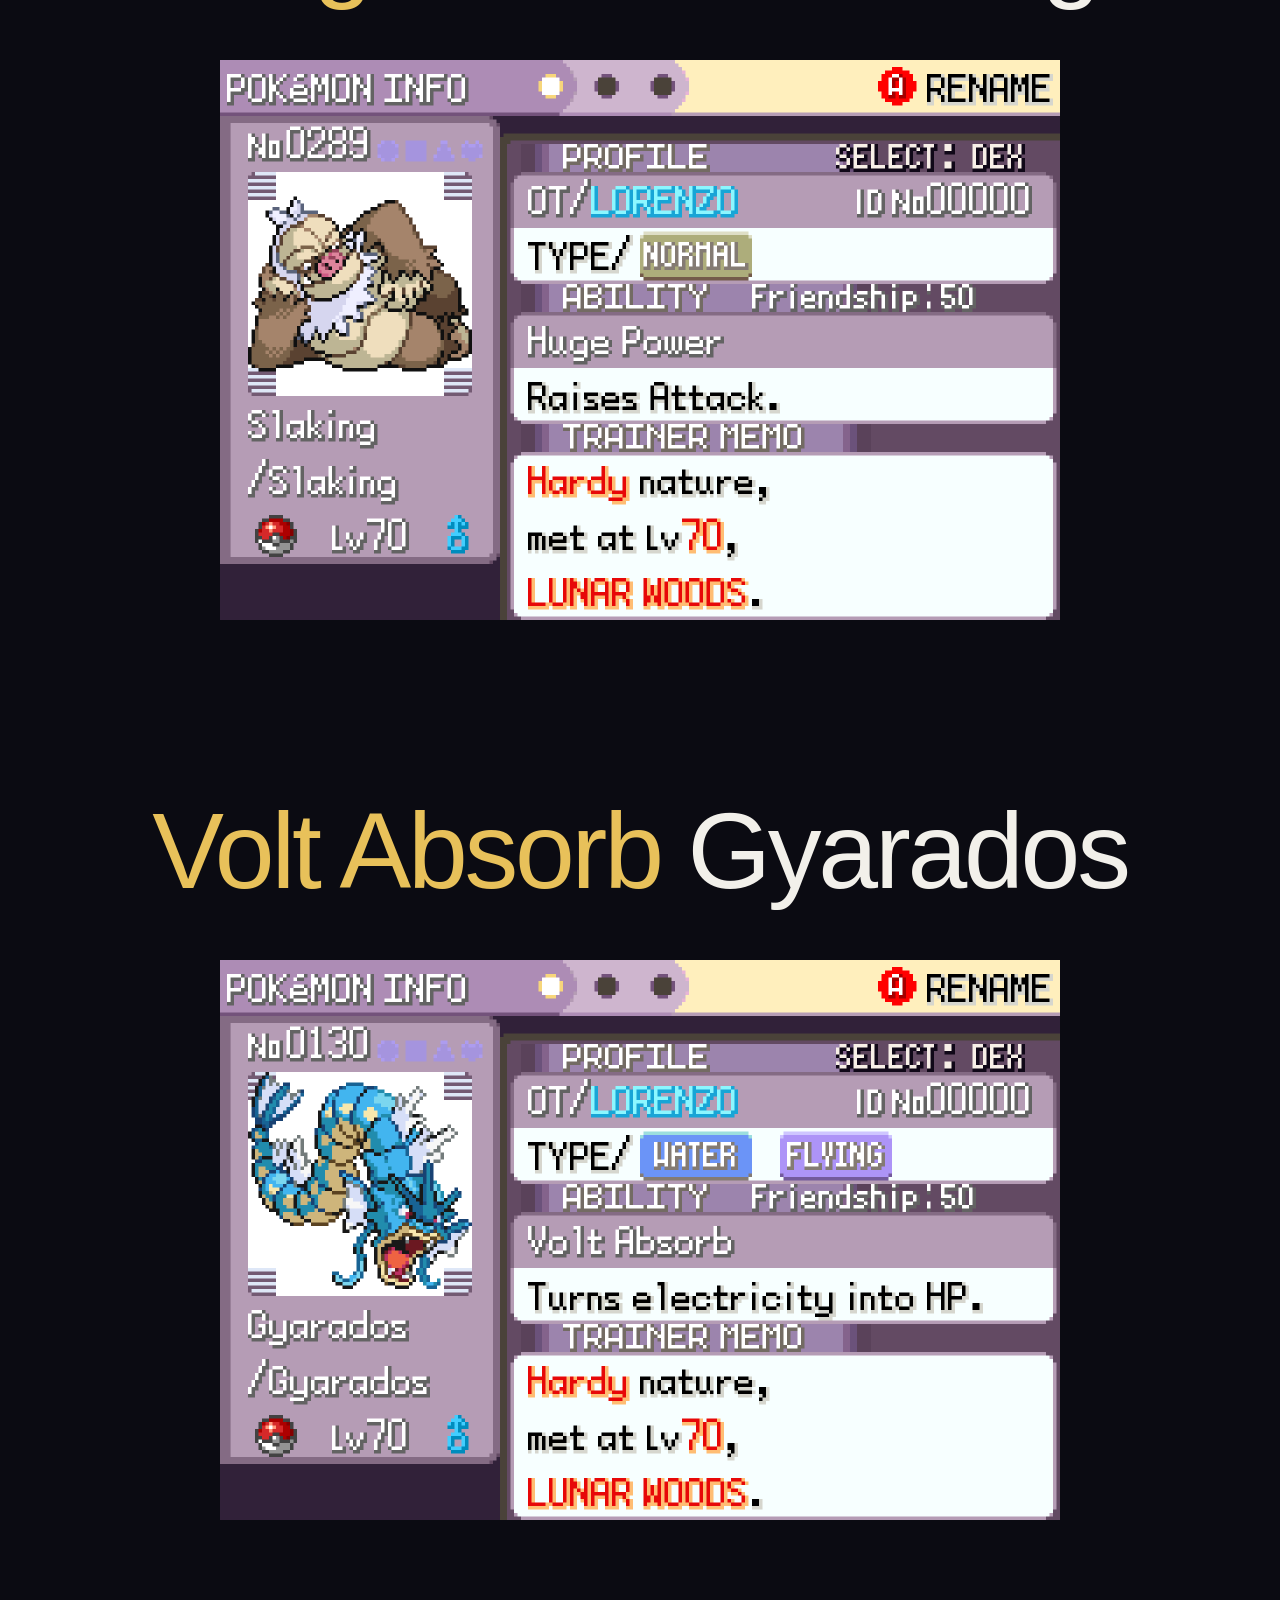
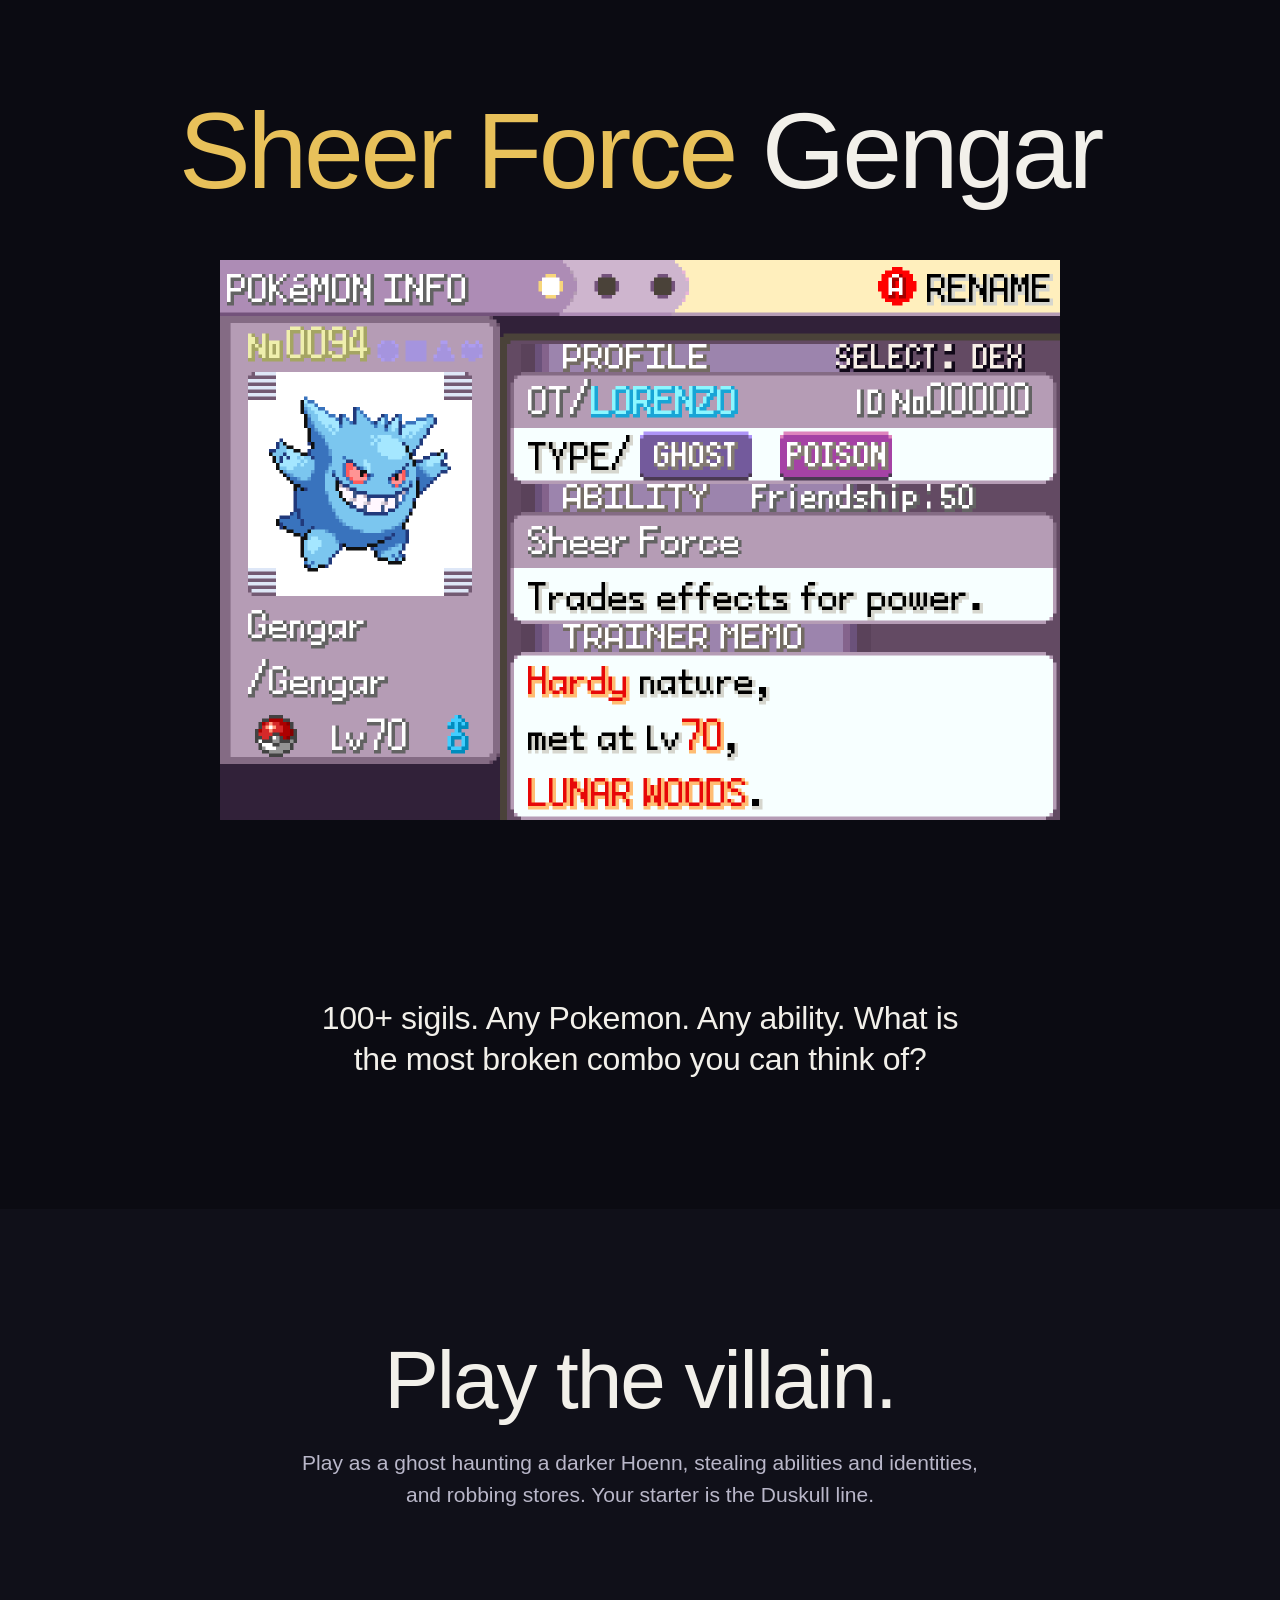
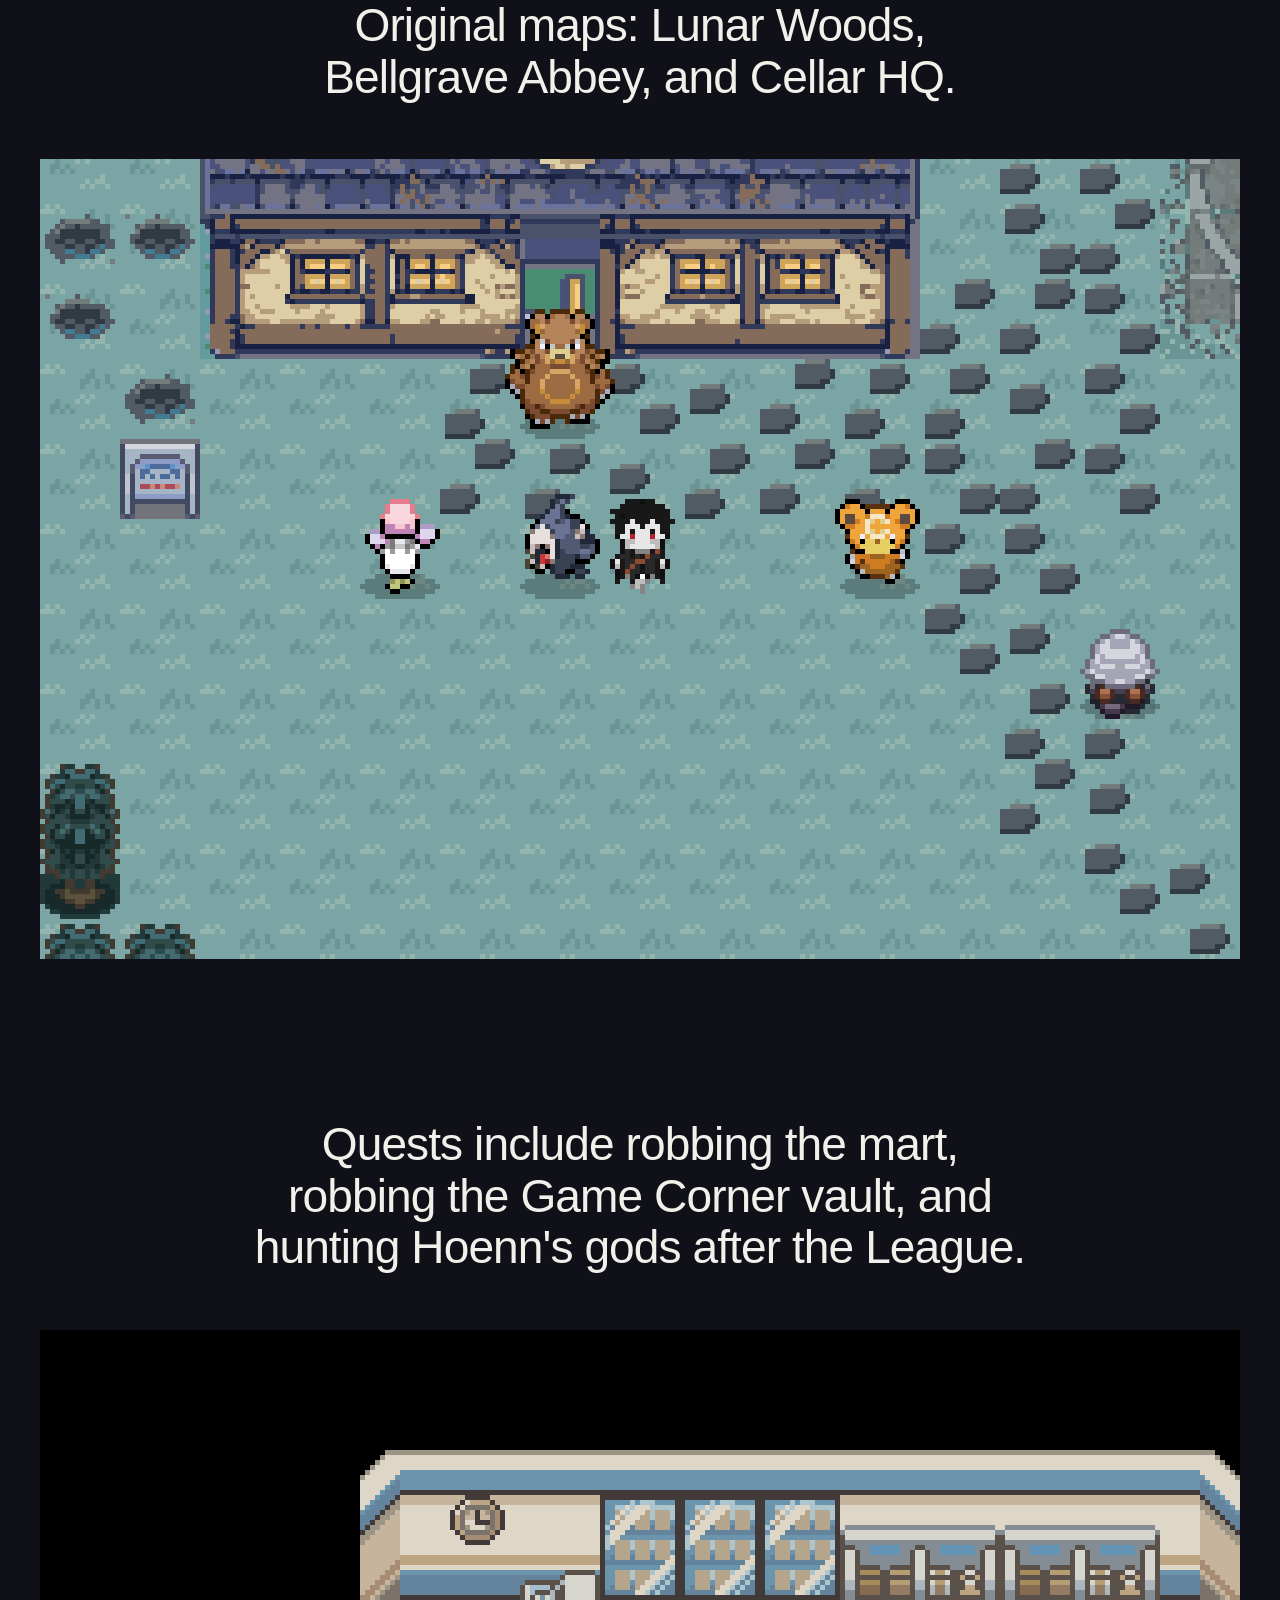
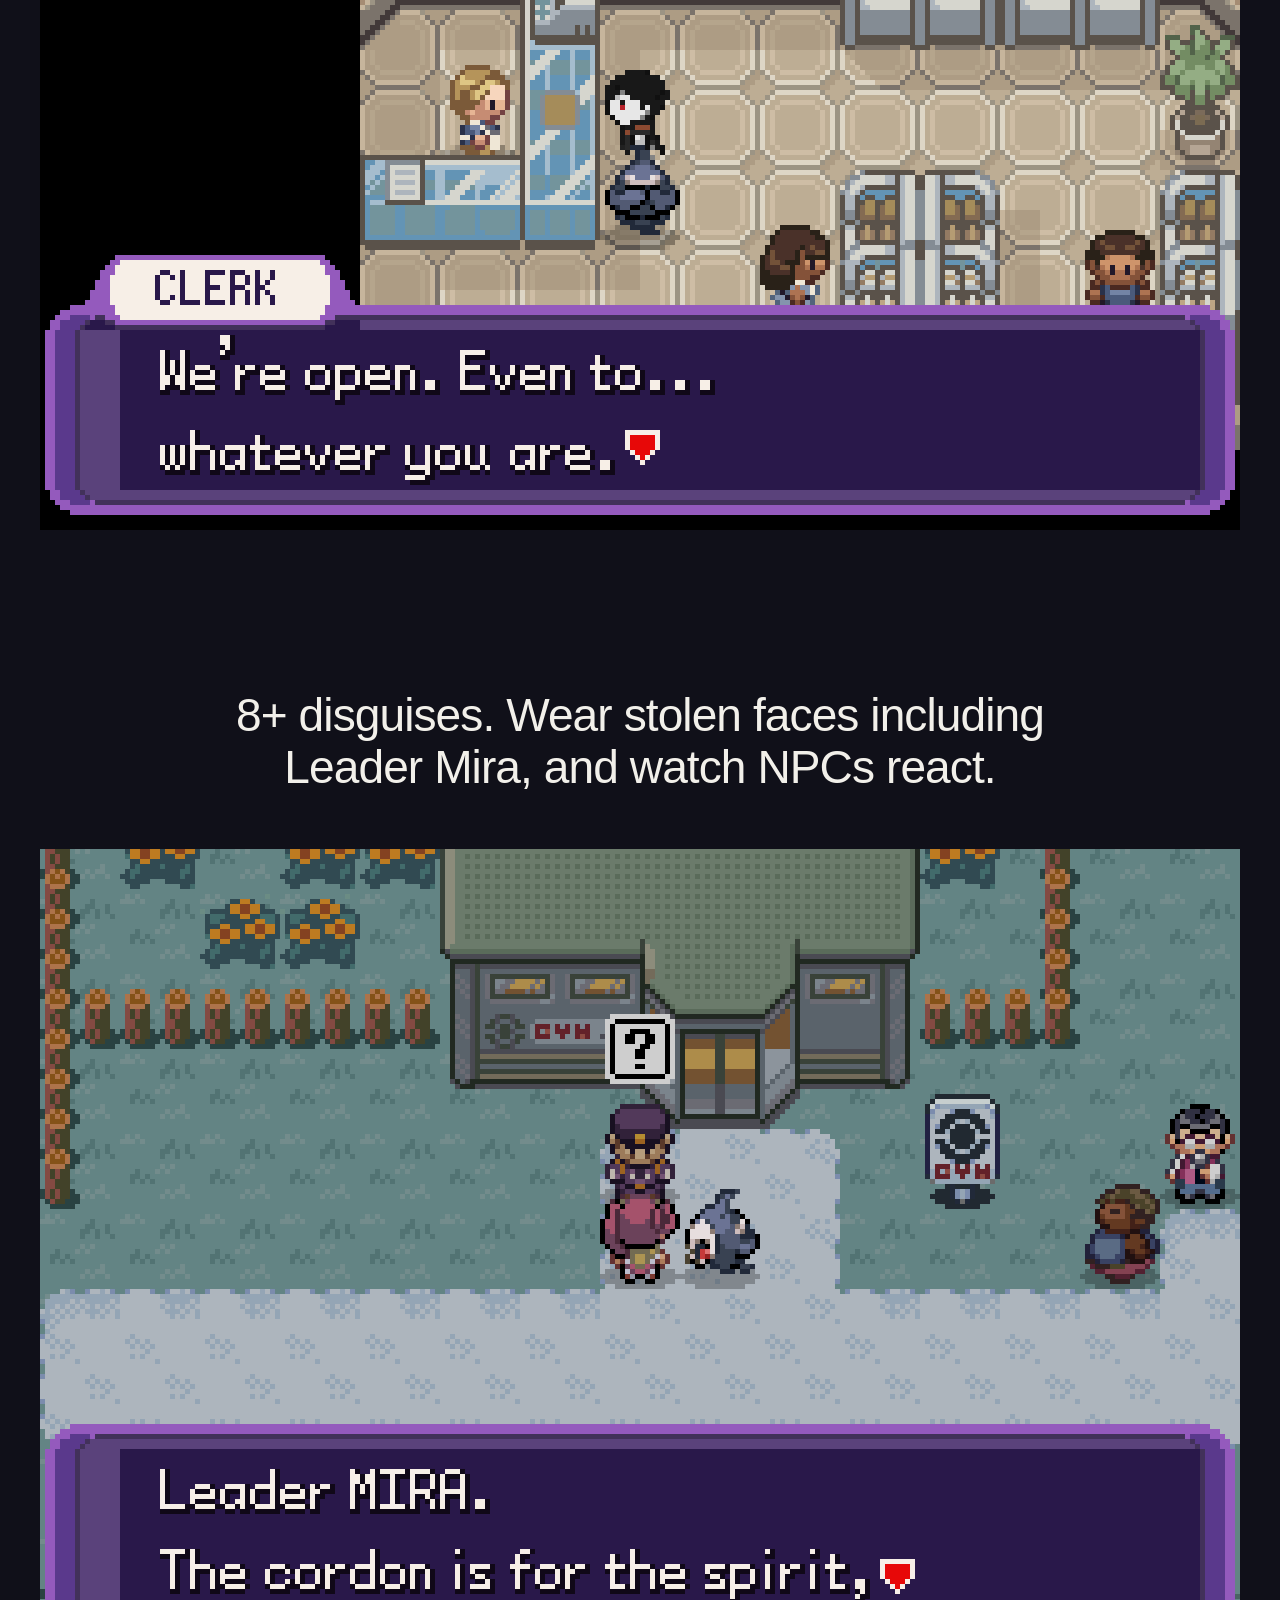
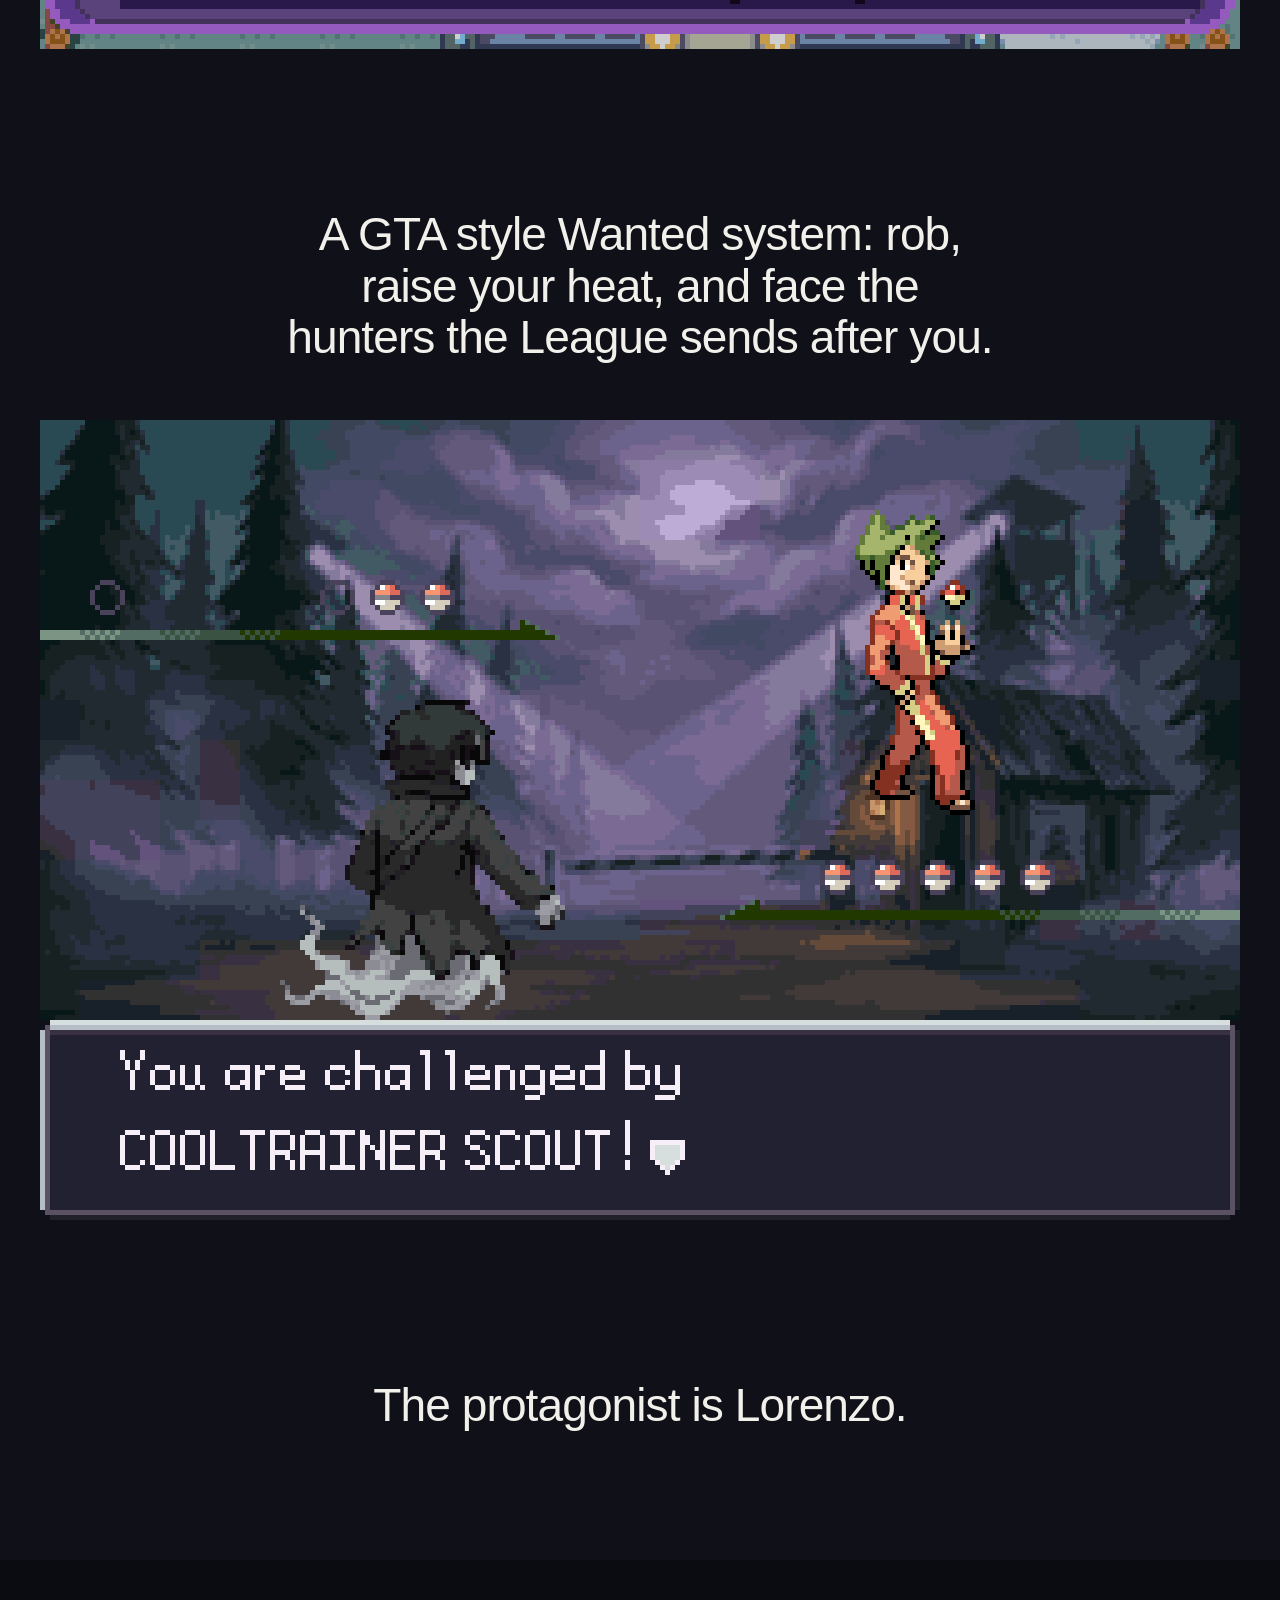
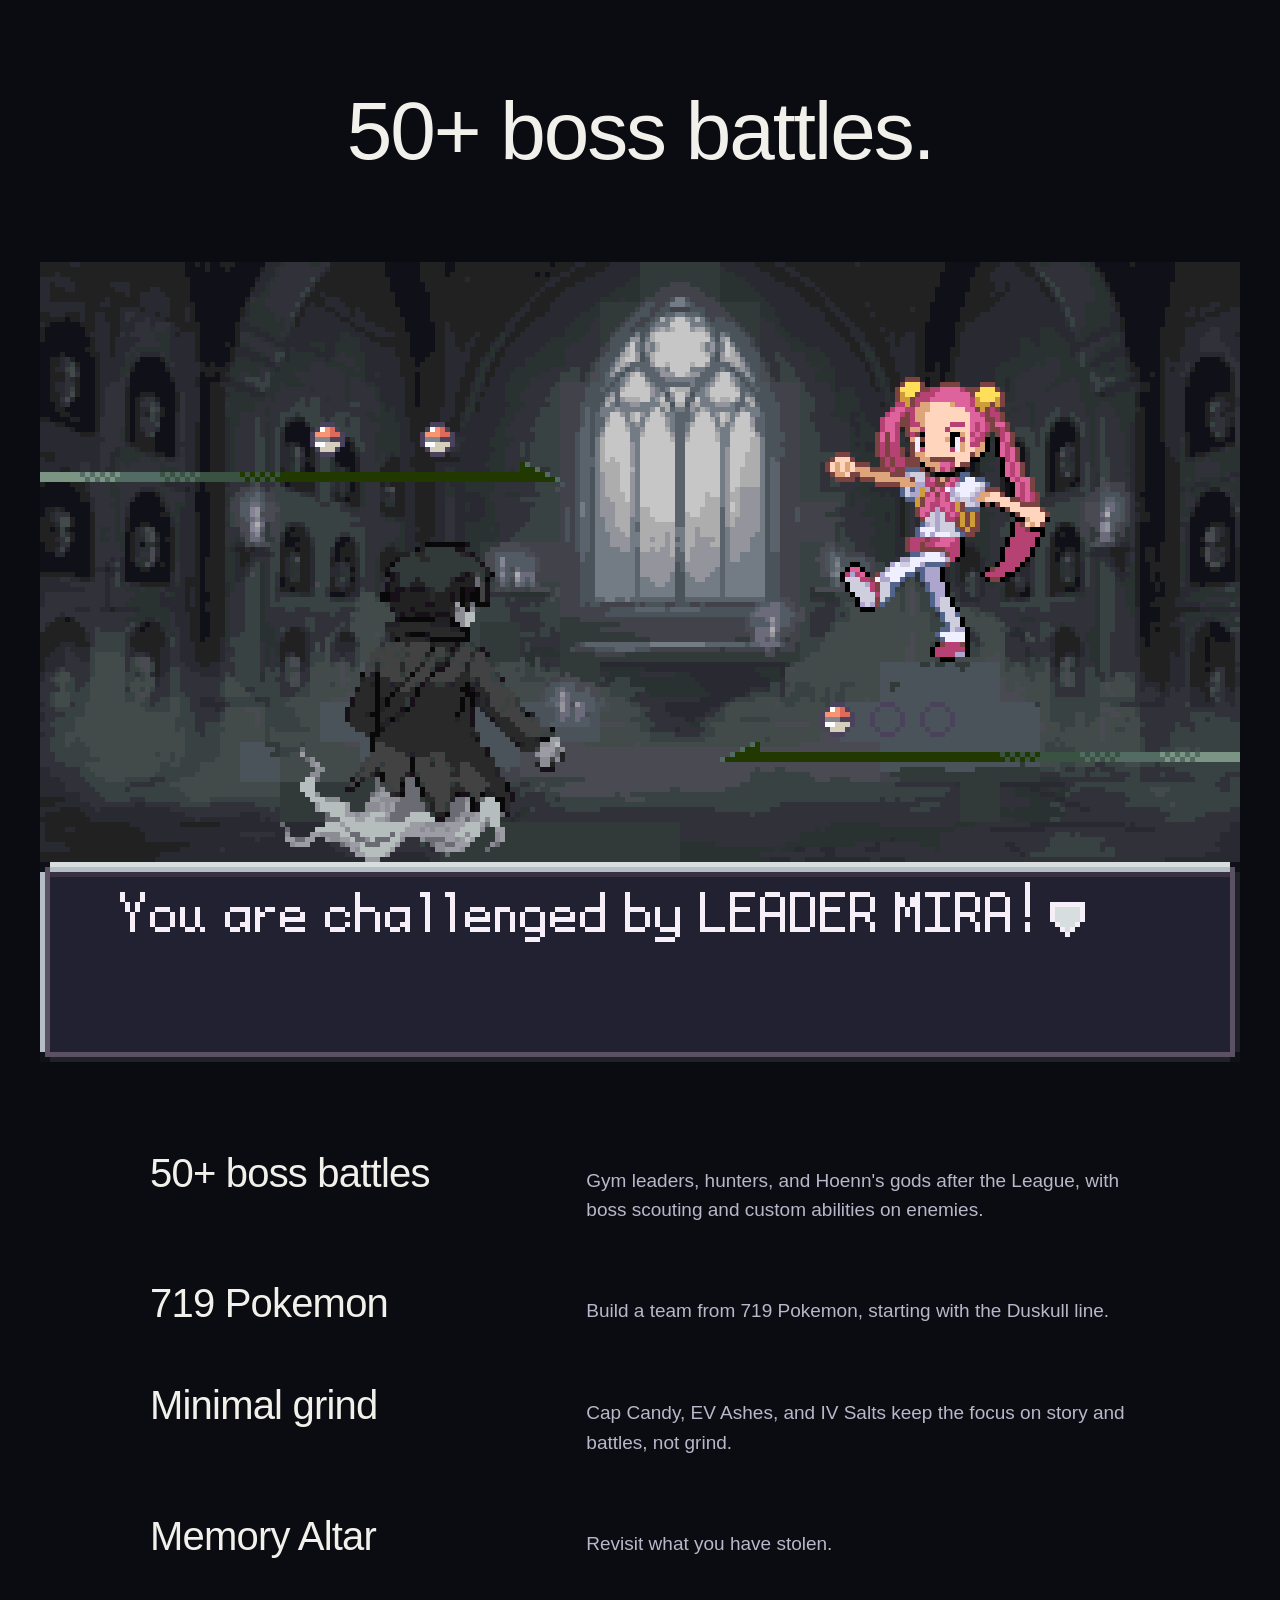
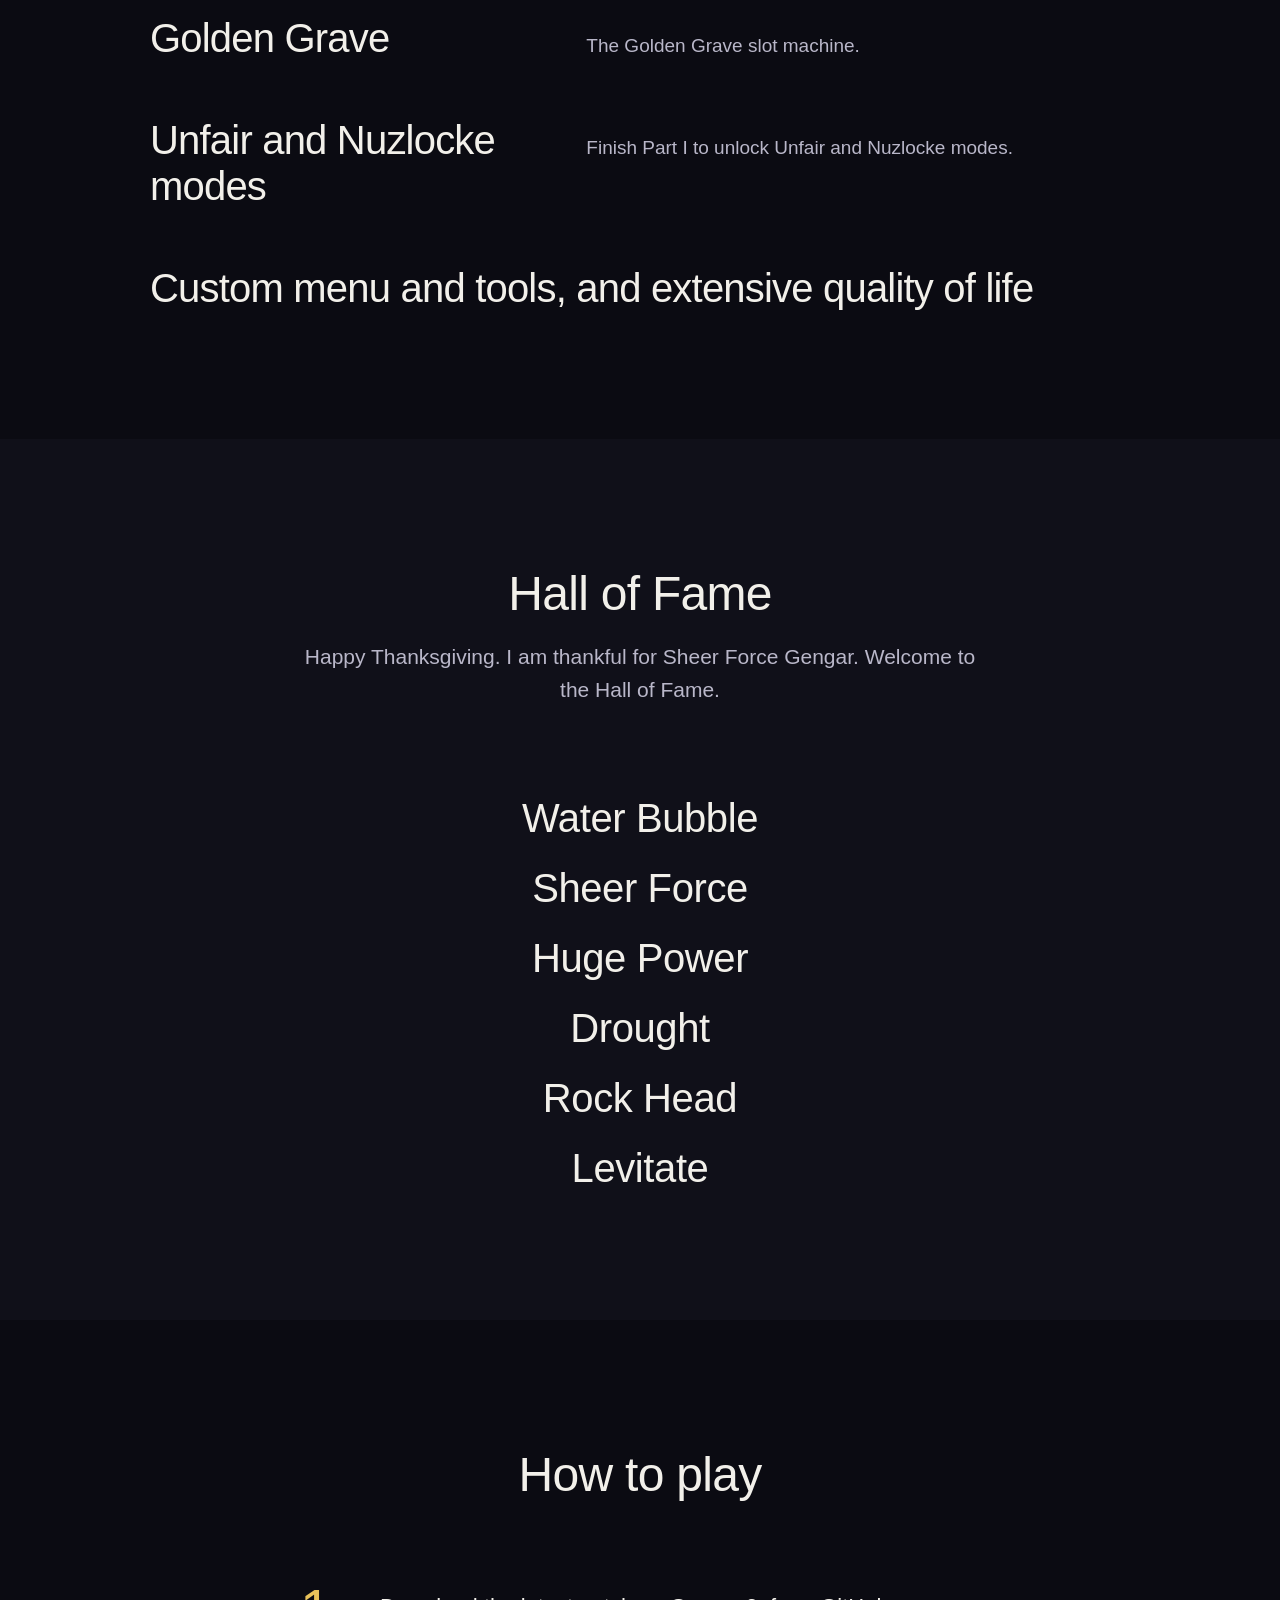
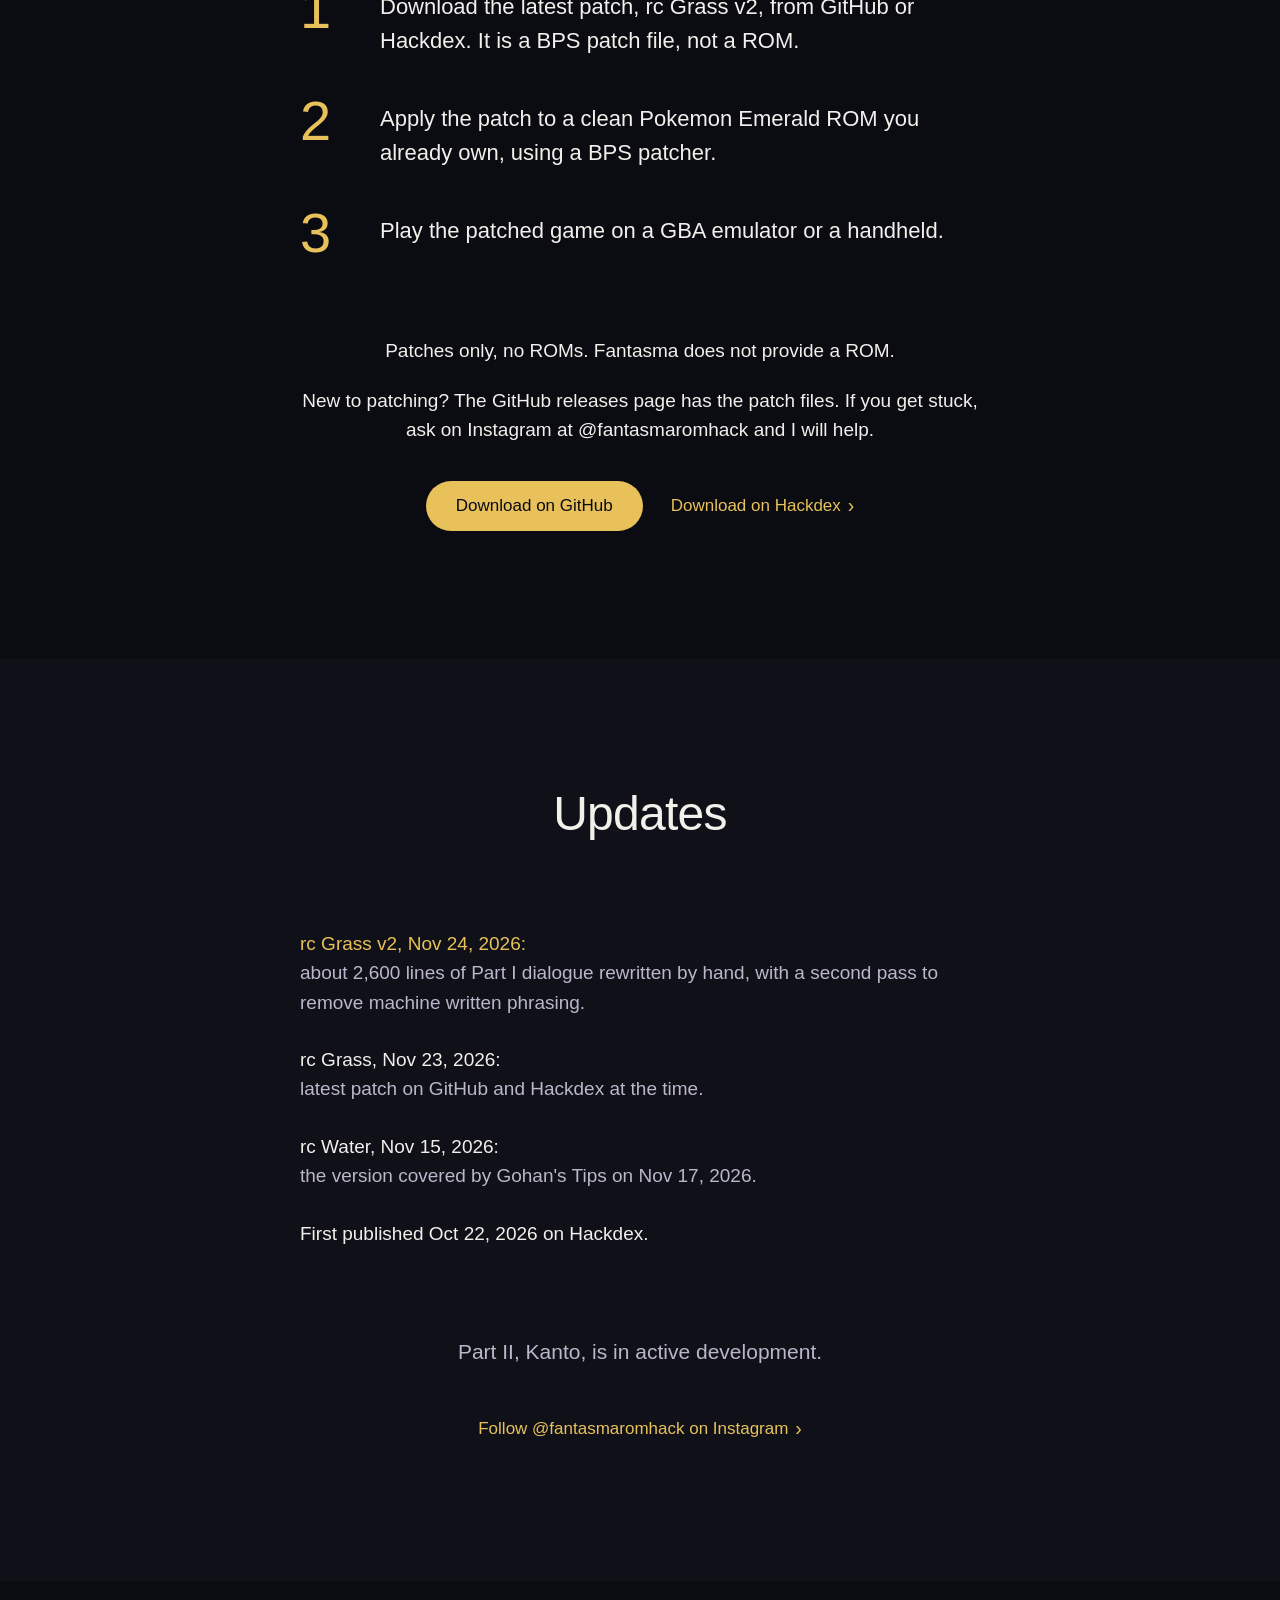
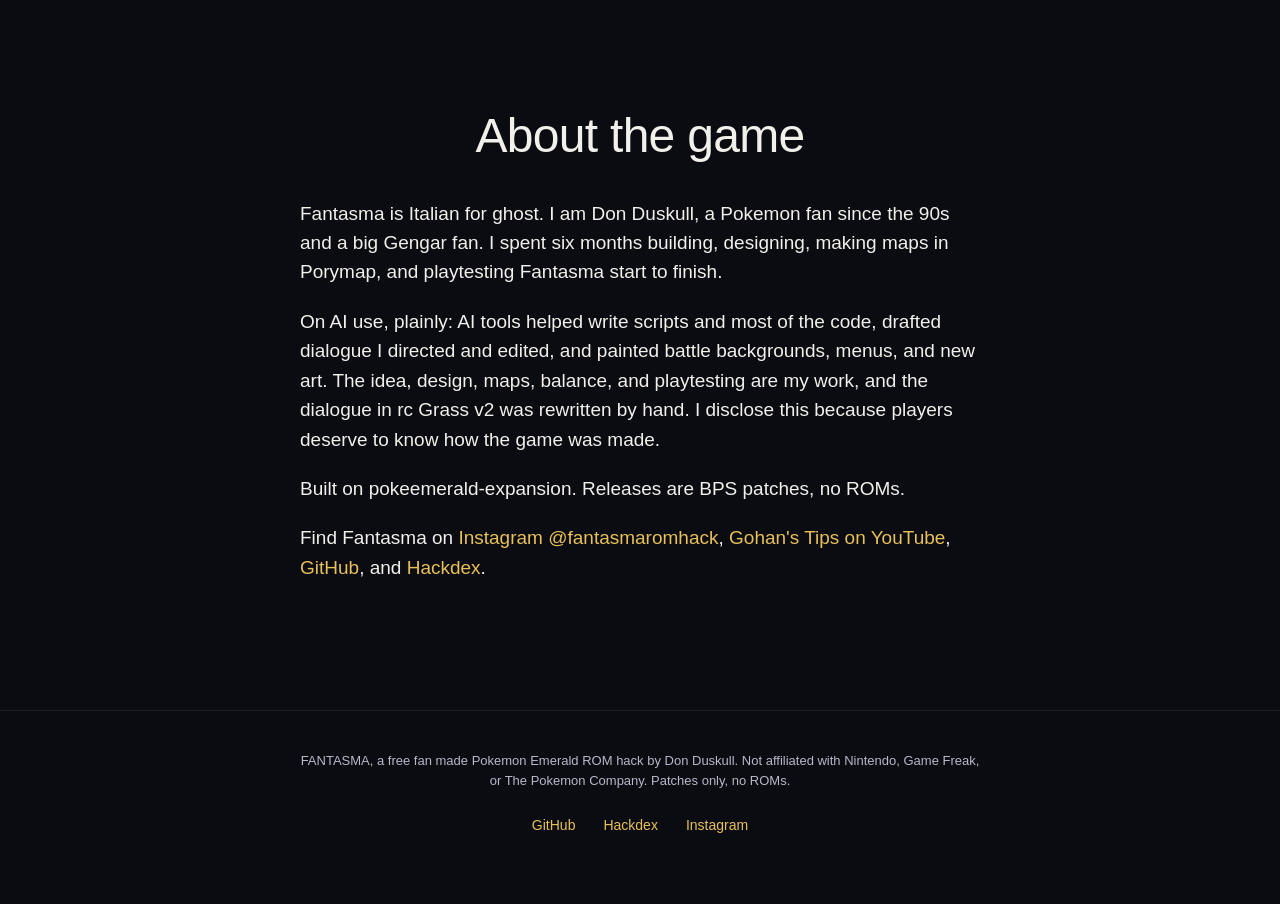
==== commit 781ffed5: "New home page for fantasmaromhack.com One static page built from the owner's website handoff: cover " ====
--- a/index.html
+++ b/index.html
@@ -1,404 +1,302 @@
-<!DOCTYPE html>
+<!doctype html>
 <html lang="en">
 <head>
-  <meta charset="utf-8">
-  <meta name="viewport" content="width=device-width, initial-scale=1">
-  <title>Fantasma — A Pokémon Emerald ROM hack by Don Duskull</title>
-  <meta name="description" content="Fantasma is a free Pokémon Emerald ROM hack by Don Duskull. Play as Lorenzo della Pira, Il Fantasma: steal abilities, wear stolen faces, and haunt a darker Hoenn. Part I, rc Grass, is out now.">
-  <meta name="theme-color" content="#090e14">
-  <meta name="author" content="Don Duskull">
-  <meta property="og:title" content="Fantasma — Steal Pokémon Abilities. Wear Their Faces.">
-  <meta property="og:description" content="A free Pokémon Emerald ROM hack by Don Duskull. Play as the ghost who haunts Hoenn. Part I, rc Grass, is out now.">
-  <meta property="og:type" content="website">
-  <meta property="og:image" content="assets/media/box-art.png">
-  <meta name="twitter:card" content="summary_large_image">
-  <link rel="icon" type="image/png" sizes="32x32" href="assets/favicon-32.png">
-  <link rel="icon" type="image/png" sizes="16x16" href="assets/favicon-16.png">
-  <link rel="apple-touch-icon" href="assets/apple-touch-icon.png">
-  <link rel="stylesheet" href="assets/style.css">
+<meta charset="utf-8">
+<meta name="viewport" content="width=device-width, initial-scale=1">
+<title>FANTASMA - Steal abilities. Wear faces. Rob Hoenn.</title>
+<meta name="description" content="FANTASMA is a free Pokemon Emerald villain ROM hack. Play the ghost. Steal any ability and put it on any Pokemon. Full Hoenn story, 100+ sigils, 50+ bosses.">
+<link rel="canonical" href="https://fantasmaromhack.com/">
+<meta name="theme-color" content="#0b0b12">
+<meta property="og:type" content="website">
+<meta property="og:site_name" content="FANTASMA">
+<meta property="og:title" content="FANTASMA - Steal abilities. Wear faces. Rob Hoenn.">
+<meta property="og:description" content="FANTASMA is a free Pokemon Emerald villain ROM hack. Play the ghost. Steal any ability and put it on any Pokemon. Full Hoenn story, 100+ sigils, 50+ bosses.">
+<meta property="og:url" content="https://fantasmaromhack.com/">
+<meta property="og:image" content="https://fantasmaromhack.com/assets/img/og-image.jpg">
+<meta property="og:image:width" content="1200">
+<meta property="og:image:height" content="630">
+<meta property="og:image:alt" content="FANTASMA cover art">
+<meta name="twitter:card" content="summary_large_image">
+<meta name="twitter:title" content="FANTASMA - Steal abilities. Wear faces. Rob Hoenn.">
+<meta name="twitter:description" content="FANTASMA is a free Pokemon Emerald villain ROM hack. Play the ghost. Steal any ability and put it on any Pokemon. Full Hoenn story, 100+ sigils, 50+ bosses.">
+<meta name="twitter:image" content="https://fantasmaromhack.com/assets/img/og-image.jpg">
+<link rel="icon" type="image/png" sizes="32x32" href="assets/img/favicon-32.png">
+<link rel="icon" type="image/png" sizes="16x16" href="assets/img/favicon-16.png">
+<link rel="apple-touch-icon" href="assets/img/apple-touch-icon.png">
+<link rel="preload" as="image" type="image/webp" media="(max-aspect-ratio: 5/4)" imagesrcset="assets/img/hero-tall-720.webp 720w, assets/img/hero-tall-1080.webp 1080w" imagesizes="100vw">
+<link rel="preload" as="image" type="image/webp" media="(min-aspect-ratio: 5/4)" imagesrcset="assets/img/hero-wide-1280.webp 1280w, assets/img/hero-wide-2050.webp 2050w" imagesizes="100vw">
+<link rel="stylesheet" href="css/site.css">
 </head>
 <body>
-  <a class="skip" href="#main">Skip to content</a>
-  <header class="nav" id="top">
-    <div class="nav-inner">
-      <a class="brand" href="#top">
-        <img src="assets/media/box-art-duskull.png" width="32" height="32" alt="">
-        <span>FANTASMA</span>
-      </a>
-      <button class="nav-toggle" type="button" aria-expanded="false" aria-controls="site-nav" aria-label="Open menu">
-        <span></span>
-      </button>
-      <ul class="nav-links" id="site-nav">
-        <li><a href="#trailer">Trailer</a></li>
-        <li><a href="#premise">Premise</a></li>
-        <li><a href="#features">Features</a></li>
-        <li><a href="#gallery">Gallery</a></li>
-        <li><a href="#patch">How to patch</a></li>
-        <li><a href="#faq">FAQ</a></li>
-        <li><a href="#discord">Community</a></li>
-        <li class="nav-sep"><a href="encounters.html">Encounters</a></li>
-        <li><a href="dondex.html">Don Dex</a></li>
-        <li><a href="gifts.html">Gifts</a></li>
-      </ul>
-    </div>
-  </header>
-
-  <main id="main">
-    <section class="hero">
-      <div class="wrap hero-grid">
-        <div>
-          <p class="kicker">A Pokémon Emerald ROM hack</p>
-          <h1>FANTASMA</h1>
-          <p class="tagline">Steal Pokémon Abilities. Wear Their Faces.</p>
-          <p class="lede">Play as a ghost that haunts a darker Hoenn. Steal abilities, identities and rob stores. Be the villain.</p>
-          <div class="meta-row">
-            <span class="chip">Part I · rc Grass</span>
-            <span class="chip">Build 11.66</span>
-            <span class="chip">23 Nov 2026</span>
-            <span class="chip">Free BPS patch</span>
-          </div>
-          <div class="cta">
-            <a class="btn btn-primary" href="https://www.hackdex.app/hack/fantasma">Download on Hackdex</a>
-            <a class="btn btn-secondary" href="https://github.com/BentleySB24/fantasma/releases/latest">GitHub Releases</a>
-          </div>
-          <p class="fine">By Don Duskull. This site does not host or distribute ROM files. You need a clean Pokémon Emerald (USA/Europe) ROM dumped from your own cartridge.</p>
-        </div>
-        <div class="cover">
-          <img src="assets/media/box-art.png" width="1024" height="1024" alt="Fantasma box art: Duskull under the carved-stone FANTASMA title, in purple mist.">
-        </div>
-      </div>
-    </section>
-
-    <section id="trailer">
-      <div class="wrap">
-        <p class="section-label">Watch</p>
-        <h2>Trailer</h2>
-        <div class="trailer-slot">
-          <video class="trailer-embed" controls preload="metadata" playsinline poster="assets/media/fantasma-rc-grass-trailer.jpg" title="Fantasma rc Grass trailer">
-            <source src="assets/media/fantasma-rc-grass-trailer.mp4?v=1165" type="video/mp4">
-          </video>
-        </div>
-        <p class="trailer-note">rc Grass trailer</p>
-      </div>
-    </section>
-
-    <section id="premise">
-      <div class="wrap">
-        <p class="section-label">The story</p>
-        <h2>Premise</h2>
-        <p class="intro">You play Lorenzo della Pira, a ghost known as Il Fantasma. Hoenn does not need a hero from you. It will learn to fear you.</p>
-        <p class="intro">You begin as a bare ghost. Defeat trainers and take their abilities as Sigils, then stitch those Sigils onto any Pokémon in your party. Steal the faces of Gym Leaders and the Don, and walk their towns as someone else. People answer the identity standing in front of them. Word of the Fantasma spreads, the heat rises, and hunters come to bring you in.</p>
-        <p class="intro" style="margin-bottom:0">Part I is the full Hoenn story: the League, the post-League God Hunt, and its own ending. Finish it and Unfair and Nuzlocke unlock for your next run. Part II, set in Kanto, is in development.</p>
-      </div>
-    </section>
-
-    <section id="features">
-      <div class="wrap">
-        <p class="section-label">What you can do</p>
-        <h2>Features</h2>
-        <p class="intro">Built on pokeemerald-expansion.</p>
-        <div class="feature-grid">
-          <article class="card">
-            <h3>Sigils — steal any ability</h3>
-            <p>More than 100 Sigil items, each a stolen ability, used like a nature mint. Put Huge Power on a Slaking or Volt Absorb on a Gyarados. Enemies fight fire with fire, and some wear custom abilities of their own.</p>
-          </article>
-          <article class="card">
-            <h3>Disguises — wear their faces</h3>
-            <p>Eight or more disguises. Play as the ghost, or steal identities as you move through the gym ranks. Townspeople, trainers and fallen Gym members respond to the face you wear.</p>
-          </article>
-          <article class="card">
-            <h3>A wanted system</h3>
-            <p>The more evil you do, the more the heat rises, and hunters come to ambush you. Think of it as a wanted level: Hoenn does not just watch. It hunts.</p>
-          </article>
-          <article class="card">
-            <h3>Original maps and quests</h3>
-            <p>Handmade in Porymap: Lunar Woods, Bellgrave Abbey and the Cellar HQ. Rob the mart, crack the Game Corner vault, hunt down Hoenn’s gods after the League, and a run of side stories.</p>
-          </article>
-          <article class="card">
-            <h3>Golden Grave</h3>
-            <p>An in-game slot machine that pays out items, mints and some special Sigils you cannot get anywhere else. The hotter your heat, the better the odds.</p>
-          </article>
-          <article class="card">
-            <h3>Fifty-plus boss battles</h3>
-            <p>Gym Leaders, the League, hunters, and the gods of the post-game hunt. Vanilla difficulty uses level caps. The in-game Guide can scout a boss before a required fight.</p>
-          </article>
-          <article class="card">
-            <h3>Little grind, a Memory Altar</h3>
-            <p>Cap Candy, level catch-up, EV Ashes and IV Salts (like bottle caps). The Memory Altar teaches level-up, TM, egg and move tutor moves in one place.</p>
-          </article>
-          <article class="card">
-            <h3>Tools and quality of life</h3>
-            <p>A custom menu with Venom Cup (pre-poison your party), Grave Dial (edit the time) and Spirit Sight (reveals hidden Pokémon and secrets). Life Flask party heals, improved Fly, sneak, a portable PC, Phantom Charm (a repel or lure that never runs out), speed controls, Litwick Candle (auto-Flash), a Type Chart item, move relearning anywhere, and boss scouting.</p>
-          </article>
-        </div>
-      </div>
-    </section>
-
-    <section id="gallery">
-      <div class="wrap">
-        <p class="section-label">Look</p>
-        <h2>Screenshots</h2>
-        <div class="gallery">
-          <a class="shot" href="assets/media/mira-battle.png" data-caption="Lorenzo is challenged by Leader Mira.">
-            <figure>
-              <img src="assets/media/mira-battle.png" width="960" height="640" alt="Lorenzo, a coat-wearing ghost, faces Leader Mira in a gothic gym.">
-              <figcaption>Challenged by Leader Mira</figcaption>
-            </figure>
-          </a>
-          <a class="shot" href="assets/media/sigils-in-the-bag.gif" data-caption="Sigils in the bag, ready to stitch onto a party Pokémon.">
-            <figure>
-              <img src="assets/media/sigils-in-the-bag.gif" width="960" height="640" alt="The bag open to a list of Sigil items.">
-              <figcaption>Sigils in the bag</figcaption>
-            </figure>
-          </a>
-          <a class="shot" href="assets/media/huge-power-slaking.png" data-caption="A Slaking wearing the Huge Power Sigil.">
-            <figure>
-              <img src="assets/media/huge-power-slaking.png" width="960" height="640" alt="A Slaking in battle after receiving the Huge Power ability.">
-              <figcaption>Huge Power Slaking</figcaption>
-            </figure>
-          </a>
-          <a class="shot" href="assets/media/wearing-miras-face.png" data-caption="Walking Rustboro in Mira’s stolen face.">
-            <figure>
-              <img src="assets/media/wearing-miras-face.png" width="960" height="640" alt="A townsperson outside the gym addresses Lorenzo as Leader Mira.">
-              <figcaption>A stolen face in Rustboro</figcaption>
-            </figure>
-          </a>
-          <a class="shot" href="assets/media/frightened-townsperson.png" data-caption="Townspeople react when the bare ghost walks in.">
-            <figure>
-              <img src="assets/media/frightened-townsperson.png" width="960" height="640" alt="A startled clerk offers an Oran Berry, insisting it is not an offering.">
-              <figcaption>Hoenn is afraid of you</figcaption>
-            </figure>
-          </a>
-          <a class="shot" href="assets/media/hunter-battle.png" data-caption="Raise the heat and hunters come to ambush you.">
-            <figure>
-              <img src="assets/media/hunter-battle.png" width="960" height="640" alt="A battle against a hunter sent to bring the Fantasma in.">
-              <figcaption>They will hunt you</figcaption>
-            </figure>
-          </a>
-          <a class="shot" href="assets/media/mart-robbery.png" data-caption="One of the original quests: rob the mart.">
-            <figure>
-              <img src="assets/media/mart-robbery.png" width="960" height="640" alt="The interior of a Poké Mart during a robbery.">
-              <figcaption>Rob the mart</figcaption>
-            </figure>
-          </a>
-          <a class="shot" href="assets/media/golden-grave.gif" data-caption="The Golden Grave, an in-game slot machine. Hotter heat, better odds.">
-            <figure>
-              <img src="assets/media/golden-grave.gif" width="960" height="640" alt="The Golden Grave slot machine spinning its reels.">
-              <figcaption>Golden Grave</figcaption>
-            </figure>
-          </a>
-          <a class="shot" href="assets/media/lunar-woods.png" data-caption="Lunar Woods, an original map handmade in Porymap.">
-            <figure>
-              <img src="assets/media/lunar-woods.png" width="960" height="640" alt="A dark, original woodland map from Fantasma.">
-              <figcaption>Lunar Woods</figcaption>
-            </figure>
-          </a>
-          <a class="shot" href="assets/media/fly-map.gif" data-caption="The improved Fly map.">
-            <figure>
-              <img src="assets/media/fly-map.gif" width="960" height="640" alt="The Fly map with a moving cursor across Hoenn.">
-              <figcaption>Fly map</figcaption>
-            </figure>
-          </a>
-          <a class="shot" href="assets/media/trainer-card.gif" data-caption="The trainer card, including the Hoenn Gyms shelf.">
-            <figure>
-              <img src="assets/media/trainer-card.gif" width="960" height="640" alt="The trainer card flipping to show Gym progress.">
-              <figcaption>Trainer card</figcaption>
-            </figure>
-          </a>
-          <a class="shot" href="assets/media/flash-fire.png" data-caption="A stolen Flash Fire Sigil, one of the first abilities the game teaches you to take.">
-            <figure>
-              <img src="assets/media/flash-fire.png" width="960" height="640" alt="Dialogue announcing that the Flash Fire Sigil has been obtained.">
-              <figcaption>A stolen Flash Fire Sigil</figcaption>
-            </figure>
-          </a>
-        </div>
-      </div>
-    </section>
-
-    <section id="patch">
-      <div class="wrap">
-        <p class="section-label">Get it running</p>
-        <h2>How to patch</h2>
-        <p class="intro">Recommended: use the <a href="https://www.hackdex.app/hack/fantasma">Hackdex page</a> and follow the steps there. Your ROM stays in your browser. If you would rather patch by hand, use the steps below. This site never gives you a ROM.</p>
-        <ol class="steps">
-          <li>Download <strong>Fantasma Part I rc Grass.zip</strong> from the <a href="https://github.com/BentleySB24/fantasma/releases/latest">latest GitHub release</a>, or patch through <a href="https://www.hackdex.app/hack/fantasma">Hackdex</a>.</li>
-          <li>Obtain a clean <strong>Pokémon Emerald (USA/Europe)</strong> ROM dumped from your own cartridge. It should be 16,777,216 bytes, with CRC32 <strong>1F1C08FB</strong>.</li>
-          <li>Apply the <strong>.bps</strong> patch with <a href="https://www.marcrobledo.com/RomPatcher.js/">Rom Patcher JS</a>, Floating IPS, or any BPS patcher.</li>
-          <li>Confirm the patched game is 33,554,432 bytes, CRC32 <strong>5CA9429D</strong>.</li>
-          <li>Play on <strong>mGBA</strong> (tested). If your emulator asks for a save type, choose <strong>Flash 128K</strong>.</li>
-          <li>Start a <strong>NEW GAME</strong>, or keep an rc Water save and choose <strong>CONTINUE</strong>. Save with the in-game SAVE option and keep that save for later versions. If you get stuck, START &gt; GUIDE has a recap and an UNSTUCK option.</li>
-        </ol>
-        <div class="checks">
-          <div class="check">
-            <h3>Base ROM</h3>
-            <dl>
-              <dt>File</dt><dd>Pokémon Emerald (USA/Europe)</dd>
-              <dt>Size</dt><dd>16,777,216 bytes</dd>
-              <dt>CRC32</dt><dd>1F1C08FB</dd>
-              <dt>SHA-1</dt><dd>f3ae088181bf583e55daf962a92bb46f4f1d07b7</dd>
-            </dl>
-          </div>
-          <div class="check">
-            <h3>Patched game (rc Grass)</h3>
-            <dl>
-              <dt>Size</dt><dd>33,554,432 bytes</dd>
-              <dt>CRC32</dt><dd>5CA9429D</dd>
-              <dt>SHA-1</dt><dd>328fb0a4092da128f1c56bf61f26e7f8ffb186e0</dd>
-              <dt>Emulator / save</dt><dd>mGBA · Flash 128K</dd>
-            </dl>
-          </div>
-        </div>
-        <p class="note">Vanilla Emerald saves and saves from other hacks will not work. Coming from rc Water? Keep your save file and choose CONTINUE; rc Water saves load in rc Grass. Your first run uses Vanilla difficulty with level caps. Finish Part I to unlock Unfair and Nuzlocke on a new game from that completed save. Later versions aim to keep Part I saves working.</p>
-      </div>
-    </section>
-
-    <section id="faq">
-      <div class="wrap">
-        <p class="section-label">Questions</p>
-        <h2>FAQ</h2>
-        <div class="faq">
-          <details open>
-            <summary>What is Fantasma?</summary>
-            <p>A free fan-made ROM hack of Pokémon Emerald by Don Duskull. You play Lorenzo della Pira, Il Fantasma: a ghost who steals abilities and identities and takes on a darker Hoenn. Part I, rc Grass (build 11.66).</p>
-          </details>
-          <details>
-            <summary>Do you distribute ROM files?</summary>
-            <p>No. Official downloads are a patch only: Hackdex is the main page, and GitHub Releases is the backup, with patch notes. You must supply a clean Pokémon Emerald (USA/Europe) ROM dumped from your own cartridge.</p>
-          </details>
-          <details>
-            <summary>What patch format should I use?</summary>
-            <p>BPS. The GitHub release is a zip that contains a <code>.bps</code> file. Apply it with <a href="https://www.marcrobledo.com/RomPatcher.js/">Rom Patcher JS</a> or another BPS patcher, or use the built-in patcher on Hackdex.</p>
-          </details>
-          <details>
-            <summary>Is Part I finished? What about Kanto?</summary>
-            <p>Part I is the complete Hoenn story, including the League, the God Hunt and a Part I ending. After the ending you can Continue and keep exploring Hoenn. Part II (Kanto) is in active development. Keeping Part I saves working in later versions is a goal, not a guarantee for Part II.</p>
-          </details>
-          <details>
-            <summary>Which emulator should I use?</summary>
-            <p>mGBA is the tested emulator. If you are asked for a save type, choose Flash 128K. Start a new game, and save with the in-game menu even if you also use emulator save states.</p>
-          </details>
-          <details>
-            <summary>Was this made with AI tools?</summary>
-            <p>Yes. Fantasma is a one-person project by Don Duskull, built with AI-assisted tools. The tools wrote the scripts and most of the code, drafted dialogue that was directed and edited, and painted battle backgrounds, menus and other new art. The concept, design, story direction, custom maps and playtesting are Don Duskull’s.</p>
-          </details>
-          <details>
-            <summary>Where do I report a bug or leave playtest notes?</summary>
-            <p>Open an issue on the <a href="https://github.com/BentleySB24/fantasma/issues">GitHub repository</a>. Include the version (rc Grass), your emulator and device, where you were and what you were doing, and a screenshot if you can. Playtest feedback is welcome even when nothing is broken.</p>
-          </details>
-        </div>
-      </div>
-    </section>
-
-
-    <section id="data">
-      <div class="wrap">
-        <p class="section-label">Reference</p>
-        <h2>Don Dex &amp; encounters</h2>
-        <p class="intro">Wild encounter tables, the Don Dex, and gifts, trades and static encounters for Part I, rc Grass build 11.66. Spoilers stay hidden until you choose to show them.</p>
-        <div class="links">
-          <a class="link-card" href="encounters.html">
-            <p class="name">Wild Encounters</p>
-            <p>3,305 rows across 119 Hoenn areas, filterable by area, method, time and species.</p>
-          </a>
-          <a class="link-card" href="dondex.html">
-            <p class="name">Don Dex</p>
-            <p>1,576 species and forms: types, stats, abilities, Sigils, evolutions and where to find them.</p>
-          </a>
-          <a class="link-card" href="gifts.html">
-            <p class="name">Gifts &amp; Statics</p>
-            <p>Gifts, eggs, fossils, trades, static encounters and the god battles.</p>
-          </a>
-        </div>
-      </div>
-    </section>
-
-    <section id="discord">
-      <div class="wrap">
-        <p class="section-label">Find us</p>
-        <h2>Community</h2>
-        <p class="intro">Announcements, bug reports and playtesting live on the Fantasma Discord. Follow along on the channels below too.</p>
-        <div class="links">
-          <a class="link-card" href="https://discord.gg/bBf88ea3tw">
-            <p class="name">Discord</p>
-            <p>Join the Fantasma server: news, bug reports and playtesting.</p>
-          </a>
-          <a class="link-card" href="https://www.instagram.com/donduskull">
-            <p class="name">Instagram</p>
-            <p>instagram.com/donduskull</p>
-          </a>
-          <a class="link-card" href="https://x.com/fantasmarom">
-            <p class="name">X</p>
-            <p>@fantasmarom</p>
-          </a>
-          <div class="link-card soon">
-            <p class="name">TikTok</p>
-            <p>Account coming soon.</p>
-          </div>
-          <a class="link-card" href="https://www.hackdex.app/hack/fantasma">
-            <p class="name">Hackdex</p>
-            <p>Official patch page and the main download.</p>
-          </a>
-        </div>
-      </div>
-    </section>
-  </main>
-
-  <footer class="footer">
-    <div class="wrap">
-      <p class="legal">Fantasma is a free fan project by Don Duskull. It is not affiliated with or endorsed by Nintendo, Game Freak, Creatures, or The Pokémon Company. Pokémon and all related names and marks are trademarks of their respective owners. This site and the official releases distribute a patch only. No ROM files are provided.</p>
-      <p class="credit">Built on pokeemerald-expansion by Rom Hacking Hideout. Full credits live in the GitHub repository. Press Start 2P and Cormorant Garamond are licensed under the SIL Open Font License.</p>
-      <p class="data-credit">Data: Fantasma Part I, rc Grass build 11.66</p>
-    </div>
-  </footer>
-
-  <div class="lightbox" id="lightbox" hidden>
-    <button class="lightbox-close" type="button" aria-label="Close">Close</button>
-    <figure>
-      <img alt="">
-      <p></p>
-    </figure>
-  </div>
-
-  <script src="assets/js/common.js"></script>
-  <script>
-    (function () {
-      var box = document.getElementById("lightbox");
-      if (!box) return;
-      var img = box.querySelector("img");
-      var cap = box.querySelector("p");
-      var closeBtn = box.querySelector(".lightbox-close");
-
-      function close() {
-        box.classList.remove("open");
-        box.setAttribute("hidden", "");
-        img.src = "";
-        document.body.style.overflow = "";
-      }
-      function open(src, caption, alt) {
-        img.src = src;
-        img.alt = alt || caption || "";
-        cap.textContent = caption || "";
-        box.removeAttribute("hidden");
-        box.classList.add("open");
-        document.body.style.overflow = "hidden";
-        closeBtn.focus();
-      }
-
-      document.querySelectorAll(".shot").forEach(function (a) {
-        a.addEventListener("click", function (e) {
-          e.preventDefault();
-          var picture = a.querySelector("img");
-          open(a.getAttribute("href"), a.getAttribute("data-caption"), picture ? picture.alt : "");
-        });
-      });
-      closeBtn.addEventListener("click", close);
-      box.addEventListener("click", function (e) {
-        if (e.target === box) close();
-      });
-      document.addEventListener("keydown", function (e) {
-        if (e.key === "Escape" && box.classList.contains("open")) close();
-      });
-    })();
-  </script>
+
+<!--
+  NEW RELEASE: the version name and date appear in three places, each marked RELEASE below.
+    1. Hero, the small line under the buttons
+    2. How to play, step 1
+    3. Updates, the first entry (add the new entry above the old ones)
+  tools/new_release.py changes all three in one go. The download buttons point at the GitHub
+  releases page, which always lists the newest release first; change the link target only if
+  that ever stops being true.
+-->
+
+<a class="skip" href="#main">Skip to content</a>
+
+<header class="site-header" id="top">
+  <a class="wordmark" href="#play" aria-label="FANTASMA, back to top">FANTASMA</a>
+  <nav class="nav" aria-label="Sections">
+    <a href="#play">Play</a>
+    <a href="#sigils">Sigils</a>
+    <a href="#features">Features</a>
+    <a href="#how-to-play">How to play</a>
+    <a href="#updates">Updates</a>
+  </nav>
+  <a class="header-download" href="https://github.com/BentleySB24/fantasma/releases">Download</a>
+</header>
+
+<main id="main">
+
+<!-- 1. HERO -->
+<section class="hero" id="play">
+  <!-- The cover art carries the FANTASMA wordmark, so the headline itself is read out but not drawn twice. -->
+  <h1 class="visually-hidden">FANTASMA</h1>
+
+  <div class="hero-media" id="hero-media">
+    <picture>
+      <source media="(max-aspect-ratio: 5/4)" type="image/webp" srcset="assets/img/hero-tall-720.webp 720w, assets/img/hero-tall-1080.webp 1080w" sizes="100vw">
+      <source media="(max-aspect-ratio: 5/4)" srcset="assets/img/hero-tall-720.jpg 720w, assets/img/hero-tall-1080.jpg 1080w" sizes="100vw">
+      <source type="image/webp" srcset="assets/img/hero-wide-1280.webp 1280w, assets/img/hero-wide-2050.webp 2050w" sizes="100vw">
+      <img src="assets/img/hero-wide-2050.jpg" srcset="assets/img/hero-wide-1280.jpg 1280w, assets/img/hero-wide-2050.jpg 2050w" sizes="100vw"
+           width="2050" height="900" alt="FANTASMA cover art" fetchpriority="high" decoding="async">
+    </picture>
+    <!-- Without JavaScript this link opens the trailer in the browser's own player. With it, the trailer plays here. -->
+    <a class="play" id="play-trailer" href="assets/media/fantasma-trailer.mp4">
+      <svg viewBox="0 0 24 24" width="18" height="18" aria-hidden="true"><path d="M7 4.5v15l13-7.5z" fill="currentColor"/></svg>
+      <span>Watch the trailer</span>
+    </a>
+  </div>
+
+  <div class="hero-cta">
+    <p class="tagline">Steal abilities. Wear faces. Rob Hoenn.</p>
+    <p class="supporting">You play the ghost. A free Pokemon Emerald villain ROM hack. Part I, the full Hoenn story, is complete. Part II, Kanto, is in development.</p>
+    <p class="actions">
+      <a class="button" href="https://github.com/BentleySB24/fantasma/releases">Download on GitHub</a>
+      <a class="link" href="https://www.hackdex.app/hack/fantasma">Download on Hackdex</a>
+    </p>
+    <!-- RELEASE 1 of 3 -->
+    <p class="fine">Latest: <span data-release="name">rc Grass v2</span>, <span data-release="date">Nov 24, 2026</span>. Patches only, no ROMs. Free.</p>
+  </div>
+</section>
+
+<!-- 2. SIGILS -->
+<section class="section" id="sigils">
+  <div class="text lead reveal">
+    <h2>Put any ability on any Pokemon.</h2>
+    <p class="sub">Defeat trainers, steal their Pokemon abilities as sigils, then put any ability on any Pokemon. Sigils work like nature mints. Enemies have custom abilities too.</p>
+  </div>
+  <!-- One combo per screen. Each picture is the game's own summary page, filmed on build 11.66. -->
+  <div class="combo">
+    <p class="combo-name reveal"><span class="ability">Huge Power</span> <span class="mon">Slaking</span></p>
+    <figure class="shot narrow reveal">
+    <picture>
+      <source type="image/webp" srcset="assets/img/combo-slaking-960.webp 960w, assets/img/combo-slaking-1920.webp 1920w" sizes="(min-width: 900px) 840px, 100vw">
+      <img src="assets/img/combo-slaking-960.png" srcset="assets/img/combo-slaking-960.png 960w, assets/img/combo-slaking-1920.png 1920w" sizes="(min-width: 900px) 840px, 100vw"
+           width="1920" height="1280" loading="lazy" decoding="async" alt="Slaking's summary page in the game, with the ability Huge Power">
+    </picture>
+  </figure>
+  </div>
+  <div class="combo">
+    <p class="combo-name reveal"><span class="ability">Volt Absorb</span> <span class="mon">Gyarados</span></p>
+    <figure class="shot narrow reveal">
+    <picture>
+      <source type="image/webp" srcset="assets/img/combo-gyarados-960.webp 960w, assets/img/combo-gyarados-1920.webp 1920w" sizes="(min-width: 900px) 840px, 100vw">
+      <img src="assets/img/combo-gyarados-960.png" srcset="assets/img/combo-gyarados-960.png 960w, assets/img/combo-gyarados-1920.png 1920w" sizes="(min-width: 900px) 840px, 100vw"
+           width="1920" height="1280" loading="lazy" decoding="async" alt="Gyarados's summary page in the game, with the ability Volt Absorb">
+    </picture>
+  </figure>
+  </div>
+  <div class="combo">
+    <p class="combo-name reveal"><span class="ability">Sheer Force</span> <span class="mon">Gengar</span></p>
+    <figure class="shot narrow reveal">
+    <picture>
+      <source type="image/webp" srcset="assets/img/combo-gengar-960.webp 960w, assets/img/combo-gengar-1920.webp 1920w" sizes="(min-width: 900px) 840px, 100vw">
+      <img src="assets/img/combo-gengar-960.png" srcset="assets/img/combo-gengar-960.png 960w, assets/img/combo-gengar-1920.png 1920w" sizes="(min-width: 900px) 840px, 100vw"
+           width="1920" height="1280" loading="lazy" decoding="async" alt="Gengar's summary page in the game, with the ability Sheer Force">
+    </picture>
+  </figure>
+  </div>
+  <div class="text reveal">
+    <p class="closing">100+ sigils. Any Pokemon. Any ability. What is the most broken combo you can think of?</p>
+  </div>
+</section>
+
+<!-- 3. STORY AND WORLD -->
+<section class="section alt" id="features">
+  <div class="text lead reveal">
+    <h2>Play the villain.</h2>
+    <p class="sub">Play as a ghost haunting a darker Hoenn, stealing abilities and identities, and robbing stores. Your starter is the Duskull line.</p>
+  </div>
+  <div class="pair">
+    <p class="statement reveal">Original maps: Lunar Woods, Bellgrave Abbey, and Cellar HQ.</p>
+    <figure class="shot reveal">
+    <picture>
+      <source type="image/webp" srcset="assets/img/lunar-woods-960.webp 960w, assets/img/lunar-woods-1920.webp 1920w" sizes="(min-width: 1240px) 1200px, 100vw">
+      <img src="assets/img/lunar-woods-960.png" srcset="assets/img/lunar-woods-960.png 960w, assets/img/lunar-woods-1920.png 1920w" sizes="(min-width: 1240px) 1200px, 100vw"
+           width="1920" height="1280" loading="lazy" decoding="async" alt="Lorenzo and Duskull outside a house in Lunar Woods, one of Fantasma's original maps">
+    </picture>
+  </figure>
+  </div>
+  <div class="pair">
+    <p class="statement reveal">Quests include robbing the mart, robbing the Game Corner vault, and hunting Hoenn's gods after the League.</p>
+    <figure class="shot reveal">
+    <picture>
+      <source type="image/webp" srcset="assets/img/mart-robbery-960.webp 960w, assets/img/mart-robbery-1920.webp 1920w" sizes="(min-width: 1240px) 1200px, 100vw">
+      <img src="assets/img/mart-robbery-960.png" srcset="assets/img/mart-robbery-960.png 960w, assets/img/mart-robbery-1920.png 1920w" sizes="(min-width: 1240px) 1200px, 100vw"
+           width="1920" height="1280" loading="lazy" decoding="async" alt="Lorenzo at a mart counter. The clerk says: We are open. Even to... whatever you are.">
+    </picture>
+  </figure>
+  </div>
+  <div class="pair">
+    <p class="statement reveal">8+ disguises. Wear stolen faces including Leader Mira, and watch NPCs react.</p>
+    <figure class="shot reveal">
+    <picture>
+      <source type="image/webp" srcset="assets/img/wearing-miras-face-960.webp 960w, assets/img/wearing-miras-face-1920.webp 1920w" sizes="(min-width: 1240px) 1200px, 100vw">
+      <img src="assets/img/wearing-miras-face-960.png" srcset="assets/img/wearing-miras-face-960.png 960w, assets/img/wearing-miras-face-1920.png 1920w" sizes="(min-width: 1240px) 1200px, 100vw"
+           width="1920" height="1280" loading="lazy" decoding="async" alt="Lorenzo wearing Leader Mira's face. An officer says: Leader Mira. The cordon is for the spirit.">
+    </picture>
+  </figure>
+  </div>
+  <div class="pair">
+    <p class="statement reveal">A GTA style Wanted system: rob, raise your heat, and face the hunters the League sends after you.</p>
+    <figure class="shot reveal">
+    <picture>
+      <source type="image/webp" srcset="assets/img/hunter-battle-960.webp 960w, assets/img/hunter-battle-1920.webp 1920w" sizes="(min-width: 1240px) 1200px, 100vw">
+      <img src="assets/img/hunter-battle-960.png" srcset="assets/img/hunter-battle-960.png 960w, assets/img/hunter-battle-1920.png 1920w" sizes="(min-width: 1240px) 1200px, 100vw"
+           width="1920" height="1280" loading="lazy" decoding="async" alt="A hunter challenges Lorenzo to a battle on a dark forest road">
+    </picture>
+  </figure>
+  </div>
+  <div class="pair">
+    <p class="statement reveal">The protagonist is Lorenzo.</p>
+  </div>
+</section>
+
+<!-- 4. BOSSES AND MODES -->
+<section class="section" id="bosses">
+  <div class="text lead reveal">
+    <h2>50+ boss battles.</h2>
+  </div>
+  <figure class="shot reveal">
+    <picture>
+      <source type="image/webp" srcset="assets/img/mira-battle-960.webp 960w, assets/img/mira-battle-1920.webp 1920w" sizes="(min-width: 1240px) 1200px, 100vw">
+      <img src="assets/img/mira-battle-960.png" srcset="assets/img/mira-battle-960.png 960w, assets/img/mira-battle-1920.png 1920w" sizes="(min-width: 1240px) 1200px, 100vw"
+           width="1920" height="1280" loading="lazy" decoding="async" alt="A battle begins: You are challenged by Leader Mira">
+    </picture>
+  </figure>
+  <ul class="features">
+    <li class="reveal"><strong>50+ boss battles</strong> <span>Gym leaders, hunters, and Hoenn's gods after the League, with boss scouting and custom abilities on enemies.</span></li>
+    <li class="reveal"><strong>719 Pokemon</strong> <span>Build a team from 719 Pokemon, starting with the Duskull line.</span></li>
+    <li class="reveal"><strong>Minimal grind</strong> <span>Cap Candy, EV Ashes, and IV Salts keep the focus on story and battles, not grind.</span></li>
+    <li class="reveal"><strong>Memory Altar</strong> <span>Revisit what you have stolen.</span></li>
+    <li class="reveal"><strong>Golden Grave</strong> <span>The Golden Grave slot machine.</span></li>
+    <li class="reveal"><strong>Unfair and Nuzlocke modes</strong> <span>Finish Part I to unlock Unfair and Nuzlocke modes.</span></li>
+    <li class="reveal wide"><strong>Custom menu and tools, and extensive quality of life</strong></li>
+  </ul>
+</section>
+
+<!-- 5. HALL OF FAME -->
+<section class="section alt" id="hall-of-fame">
+  <div class="text reveal">
+    <h2>Hall of Fame</h2>
+    <p class="sub">Happy Thanksgiving. I am thankful for Sheer Force Gengar. Welcome to the Hall of Fame.</p>
+  </div>
+  <!--
+    MISSING ASSET: the Hall of Fame team picture (hall-of-fame.jpg, 2007 x 1352) is not on this computer.
+    Save it as assets/img/hall-of-fame.jpg, run "python3 tools/build_assets.py hall", then remove this comment's
+    opening and closing lines so the figure below shows.
+
+  <figure class="shot reveal">
+    <picture>
+      <source type="image/webp" srcset="assets/img/hall-of-fame-960.webp 960w, assets/img/hall-of-fame-2007.webp 2007w" sizes="(min-width: 1240px) 1200px, 100vw">
+      <img src="assets/img/hall-of-fame-960.jpg" srcset="assets/img/hall-of-fame-960.jpg 960w, assets/img/hall-of-fame-2007.jpg 2007w" sizes="(min-width: 1240px) 1200px, 100vw"
+           width="2007" height="1352" loading="lazy" decoding="async" alt="Hall of Fame team with stolen sigil abilities">
+    </picture>
+    <figcaption>Hall of Fame: a Fantasma team built on stolen abilities. Water Bubble, Sheer Force, Huge Power, Drought, Rock Head, Levitate.</figcaption>
+  </figure>
+  -->
+  <ul class="abilities" aria-label="The six sigil abilities on this team">
+    <li class="reveal">Water Bubble</li>
+    <li class="reveal">Sheer Force</li>
+    <li class="reveal">Huge Power</li>
+    <li class="reveal">Drought</li>
+    <li class="reveal">Rock Head</li>
+    <li class="reveal">Levitate</li>
+  </ul>
+</section>
+
+<!-- 6. HOW TO PLAY -->
+<section class="section" id="how-to-play">
+  <div class="text reveal">
+    <h2>How to play</h2>
+  </div>
+  <ol class="steps">
+    <!-- RELEASE 2 of 3 -->
+    <li class="reveal">Download the latest patch, <span data-release="name">rc Grass v2</span>, from GitHub or Hackdex. It is a BPS patch file, not a ROM.</li>
+    <li class="reveal">Apply the patch to a clean Pokemon Emerald ROM you already own, using a BPS patcher.</li>
+    <li class="reveal">Play the patched game on a GBA emulator or a handheld.</li>
+  </ol>
+  <div class="text reveal">
+    <p class="note">Patches only, no ROMs. Fantasma does not provide a ROM.</p>
+    <p class="note">New to patching? The GitHub releases page has the patch files. If you get stuck, ask on Instagram at @fantasmaromhack and I will help.</p>
+    <p class="actions">
+      <a class="button" href="https://github.com/BentleySB24/fantasma/releases">Download on GitHub</a>
+      <a class="link" href="https://www.hackdex.app/hack/fantasma">Download on Hackdex</a>
+    </p>
+  </div>
+</section>
+
+<!-- 7. UPDATES -->
+<section class="section alt" id="updates">
+  <div class="text reveal">
+    <h2>Updates</h2>
+  </div>
+  <ul class="timeline">
+    <!-- RELEASE 3 of 3: add the newest entry directly below this line -->
+    <li class="reveal"><strong>rc Grass v2, Nov 24, 2026:</strong> about 2,600 lines of Part I dialogue rewritten by hand, with a second pass to remove machine written phrasing.</li>
+    <li class="reveal"><strong>rc Grass, Nov 23, 2026:</strong> latest patch on GitHub and Hackdex at the time.</li>
+    <li class="reveal"><strong>rc Water, Nov 15, 2026:</strong> the version covered by Gohan's Tips on Nov 17, 2026.</li>
+    <li class="reveal"><strong>First published Oct 22, 2026 on Hackdex.</strong></li>
+  </ul>
+  <div class="text reveal">
+    <p class="sub">Part II, Kanto, is in active development.</p>
+    <p class="actions">
+      <a class="link" href="https://www.instagram.com/fantasmaromhack">Follow @fantasmaromhack on Instagram</a>
+    </p>
+  </div>
+</section>
+
+<!-- 8. ABOUT AND DISCLOSURE -->
+<section class="section" id="about">
+  <div class="text reveal">
+    <h2>About the game</h2>
+    <p>Fantasma is Italian for ghost. I am Don Duskull, a Pokemon fan since the 90s and a big Gengar fan. I spent six months building, designing, making maps in Porymap, and playtesting Fantasma start to finish.</p>
+    <p>On AI use, plainly: AI tools helped write scripts and most of the code, drafted dialogue I directed and edited, and painted battle backgrounds, menus, and new art. The idea, design, maps, balance, and playtesting are my work, and the dialogue in rc Grass v2 was rewritten by hand. I disclose this because players deserve to know how the game was made.</p>
+    <p class="note">Built on pokeemerald-expansion. Releases are BPS patches, no ROMs.</p>
+    <p class="note">Find Fantasma on <a href="https://www.instagram.com/fantasmaromhack">Instagram @fantasmaromhack</a>, <a href="https://www.youtube.com/watch?v=VedOm_ODreI">Gohan's Tips on YouTube</a>, <a href="https://github.com/BentleySB24/fantasma">GitHub</a>, and <a href="https://www.hackdex.app/hack/fantasma">Hackdex</a>.</p>
+  </div>
+</section>
+
+</main>
+
+<!-- 9. FOOTER -->
+<footer class="site-footer">
+  <p>FANTASMA, a free fan made Pokemon Emerald ROM hack by Don Duskull. Not affiliated with Nintendo, Game Freak, or The Pokemon Company. Patches only, no ROMs.</p>
+  <p class="footer-links">
+    <a href="https://github.com/BentleySB24/fantasma">GitHub</a>
+    <a href="https://www.hackdex.app/hack/fantasma">Hackdex</a>
+    <a href="https://www.instagram.com/fantasmaromhack">Instagram</a>
+  </p>
+</footer>
+
+<script src="js/site.js" defer></script>
 </body>
 </html>
--- a/css/site.css
+++ b/css/site.css
@@ -0,0 +1,251 @@
+/* FANTASMA site. Tokens first; every colour and size on the page comes from here. */
+:root {
+  --bg: #0b0b12;          /* page */
+  --bg-alt: #101019;      /* alternate sections, flat, no gradient */
+  --text: #f2f0ea;
+  --muted: #b9b7c9;       /* subcopy only */
+  --accent: #e8c15a;      /* the one accent: download button, links, focus */
+  --hair: rgba(242, 240, 234, 0.08);
+  --text-width: 680px;
+  --shot-width: 1200px;
+  --pad-x: 24px;
+  --section-pad: 72px;
+  --header-h: 56px;
+  --font: -apple-system, BlinkMacSystemFont, "SF Pro Display", "SF Pro Text", "Segoe UI", Roboto, "Helvetica Neue", Helvetica, Arial, sans-serif;
+}
+@media (min-width: 720px) {
+  :root { --pad-x: 40px; --section-pad: 128px; --header-h: 60px; }
+}
+
+*, *::before, *::after { box-sizing: border-box; }
+html { scroll-behavior: smooth; scroll-padding-top: var(--header-h); -webkit-text-size-adjust: 100%; }
+body {
+  margin: 0;
+  background: var(--bg);
+  color: var(--text);
+  font-family: var(--font);
+  font-size: 17px;
+  font-weight: 400;
+  line-height: 1.55;
+  -webkit-font-smoothing: antialiased;
+  text-rendering: optimizeLegibility;
+}
+@media (min-width: 720px) { body { font-size: 19px; } }
+
+img, video { display: block; max-width: 100%; }
+h1, h2, p, ul, ol, dl, dd, figure { margin: 0; padding: 0; }
+ul, ol { list-style: none; }
+
+a { color: var(--accent); text-decoration: none; }
+a:hover { text-decoration: underline; text-underline-offset: 0.2em; }
+:focus-visible { outline: 2px solid var(--accent); outline-offset: 4px; border-radius: 4px; }
+
+.skip { position: absolute; left: -9999px; top: 0; padding: 12px 16px; background: var(--accent); color: var(--bg); z-index: 20; }
+.skip:focus { left: 8px; top: 8px; }
+
+/* ---------- Header ---------- */
+.site-header {
+  position: fixed; inset: 0 0 auto 0; z-index: 10;
+  height: var(--header-h);
+  display: flex; align-items: center; justify-content: space-between;
+  padding: 0 var(--pad-x);
+  background: rgba(11, 11, 18, 0.9);
+}
+.wordmark { color: var(--text); font-weight: 500; font-size: 15px; letter-spacing: 0.32em; padding: 14px 0; }
+.wordmark:hover { text-decoration: none; }
+.nav { display: none; gap: 32px; }
+.nav a { color: var(--text); font-size: 14px; padding: 14px 0; }
+.nav a:hover { color: var(--accent); text-decoration: none; }
+.header-download { font-size: 15px; font-weight: 500; padding: 12px 0; min-height: 44px; display: inline-flex; align-items: center; }
+@media (min-width: 860px) {
+  .nav { display: flex; }
+  .header-download { display: none; }
+}
+
+/* ---------- Shared pieces ---------- */
+h1, h2 { font-weight: 500; letter-spacing: -0.015em; text-wrap: balance; }
+h2 { font-size: clamp(28px, 7.6vw, 32px); line-height: 1.12; }
+@media (min-width: 720px) { h2 { font-size: clamp(36px, 4vw, 48px); } }
+.lead h2 { font-size: clamp(34px, 9.6vw, 44px); line-height: 1.05; letter-spacing: -0.025em; }
+@media (min-width: 720px) { .lead h2 { font-size: clamp(56px, 6.4vw, 96px); } }
+.lead .sub { margin-top: 24px; }
+.visually-hidden { position: absolute; width: 1px; height: 1px; margin: -1px; overflow: hidden; clip-path: inset(50%); white-space: nowrap; }
+
+.section { padding: var(--section-pad) var(--pad-x); }
+.section.alt { background: var(--bg-alt); }
+.section.tall { min-height: 100svh; display: flex; flex-direction: column; justify-content: center; }
+.section > * + * { margin-top: 56px; }
+@media (min-width: 720px) { .section > * + * { margin-top: 88px; } }
+
+.text.lead { max-width: 980px; }
+.text.lead .sub { max-width: var(--text-width); margin-left: auto; margin-right: auto; }
+.text { max-width: var(--text-width); margin-left: auto; margin-right: auto; text-align: center; }
+.text > * + * { margin-top: 20px; }
+.text p { text-wrap: pretty; }
+.sub { color: var(--muted); font-size: 19px; }
+@media (min-width: 720px) { .sub { font-size: 21px; } }
+.note { color: var(--text); }
+.fine { color: var(--muted); font-size: 14px; }
+
+.actions { display: flex; flex-wrap: wrap; align-items: center; justify-content: center; gap: 8px 28px; }
+.text > .actions { margin-top: 36px; }
+.button {
+  display: inline-flex; align-items: center; justify-content: center;
+  min-height: 48px; padding: 12px 30px;
+  background: var(--accent); color: var(--bg);
+  border-radius: 999px;
+  font-size: 17px; font-weight: 500;
+}
+.button:hover { text-decoration: none; background: #f0cd6f; }
+.link { display: inline-flex; align-items: center; min-height: 48px; font-size: 17px; }
+.link::after { content: "\203A"; margin-left: 0.35em; font-size: 1.15em; line-height: 1; }
+
+/* ---------- 1. Hero ----------
+   The cover art fills the screen from the header down; its edges are melted into the page inside the picture
+   files, so nothing is cropped at any window shape and no gradient is drawn here. */
+.hero {
+  min-height: 100vh; min-height: 100svh;
+  display: flex; flex-direction: column; align-items: center;
+  padding: var(--header-h) 0 28px;
+  text-align: center;
+}
+.hero-media {
+  position: relative;
+  flex: 1 1 auto; min-height: 190px;
+  width: 100%;
+}
+.hero-media picture, .hero-media img, .hero-media video {
+  position: absolute; inset: 0; width: 100%; height: 100%;
+}
+.hero-media img { object-fit: contain; object-position: center top; }
+.hero-media video { object-fit: contain; background: var(--bg); }
+.play {
+  position: absolute; left: 50%; bottom: 0; transform: translateX(-50%);
+  display: inline-flex; align-items: center; gap: 10px;
+  min-height: 44px; padding: 10px 22px;
+  color: var(--text); font-size: 15px; white-space: nowrap;
+  background: rgba(11, 11, 18, 0.72); border-radius: 999px;
+}
+.play:hover { text-decoration: none; color: var(--accent); }
+.hero-media.playing picture, .hero-media.playing .play { display: none; }
+.hero-cta { max-width: calc(var(--text-width) + 2 * var(--pad-x)); padding: 0 var(--pad-x); margin-top: 14px; }
+.tagline { font-size: clamp(16px, 4.7vw, 24px); font-weight: 500; letter-spacing: -0.01em; color: var(--text); }
+.supporting { margin-top: 10px; color: var(--muted); font-size: 16px; text-wrap: pretty; }
+.hero-cta .actions { margin-top: 14px; }
+.hero-cta .fine { margin-top: 6px; }
+@media (min-width: 720px) {
+  .hero { padding-bottom: 36px; }
+  .hero-cta { margin-top: 10px; }
+  .tagline { font-size: clamp(28px, 2.9vw, 40px); letter-spacing: -0.02em; }
+  .supporting { margin-top: 14px; font-size: 18px; }
+  .hero-cta .actions { margin-top: 22px; }
+  .hero-cta .fine { margin-top: 8px; }
+}
+@media (max-height: 640px) and (max-width: 719px) {
+  .supporting { font-size: 15px; }
+  .hero-cta .actions { margin-top: 8px; gap: 0 28px; }
+}
+
+/* ---------- 2. Sigils: one combo per screen ---------- */
+.combo { min-height: 86svh; display: flex; flex-direction: column; justify-content: center; }
+.combo-name { text-align: center; font-weight: 500; line-height: 0.98; letter-spacing: -0.03em; font-size: clamp(44px, 14vw, 68px); }
+.combo-name span { display: block; }
+.combo-name .ability { color: var(--accent); }
+.combo .shot { margin-top: 36px; }
+.closing { font-size: 22px; line-height: 1.3; font-weight: 500; letter-spacing: -0.01em; color: var(--text); text-wrap: balance; }
+@media (min-width: 900px) {
+  .combo { min-height: 100svh; }
+  .combo-name { font-size: clamp(72px, 8.4vw, 132px); }
+  .combo-name span { display: inline; }
+  .combo .shot { margin-top: 56px; }
+  .closing { font-size: 32px; }
+}
+
+/* ---------- Screenshots: the game's own pixels, enlarged with hard edges ---------- */
+.shot { max-width: var(--shot-width); margin-left: calc(var(--pad-x) * -1); margin-right: calc(var(--pad-x) * -1); }
+.shot img { width: 100%; height: auto; }
+.shot.narrow { max-width: 840px; }
+.shot figcaption { color: var(--muted); font-size: 15px; text-align: center; padding: 16px var(--pad-x) 0; }
+@media (min-width: 900px) { .shot.narrow { margin-left: auto; margin-right: auto; width: 100%; } }
+@media (min-width: 1280px) { .shot { margin-left: auto; margin-right: auto; } }
+.combo .shot, .pair .shot { align-self: center; width: calc(100% + 2 * var(--pad-x)); }
+@media (min-width: 900px) { .combo .shot.narrow { width: 100%; } }
+@media (min-width: 1280px) { .pair .shot { width: 100%; } }
+
+/* ---------- 3. Story: one statement and one picture per screen ---------- */
+.pair { display: flex; flex-direction: column; }
+.statement { max-width: 900px; margin: 0 auto; text-align: center; font-size: 26px; line-height: 1.2; font-weight: 500; letter-spacing: -0.015em; text-wrap: balance; }
+.pair .shot { margin-top: 32px; }
+@media (min-width: 720px) {
+  .statement { font-size: clamp(36px, 3.6vw, 52px); line-height: 1.12; letter-spacing: -0.02em; }
+  .pair .shot { margin-top: 56px; }
+}
+
+/* ---------- 4. Bosses and modes ---------- */
+.features { max-width: 980px; margin-left: auto; margin-right: auto; }
+.features li + li { margin-top: 36px; }
+.features strong { display: block; font-weight: 500; font-size: 26px; line-height: 1.15; letter-spacing: -0.015em; }
+.features span { display: block; margin-top: 6px; color: var(--muted); }
+@media (min-width: 720px) {
+  .features li { display: grid; grid-template-columns: 5fr 7fr; column-gap: 48px; align-items: baseline; }
+  .features li + li { margin-top: 56px; }
+  .features strong { font-size: 40px; letter-spacing: -0.02em; }
+  .features span { margin-top: 0; }
+  .features li.wide { display: block; }
+}
+
+/* ---------- 5. Hall of Fame ---------- */
+.abilities { text-align: center; }
+.abilities li { font-size: 26px; font-weight: 500; line-height: 1.2; letter-spacing: -0.01em; }
+.abilities li + li { margin-top: 18px; }
+@media (min-width: 720px) {
+  .abilities li { font-size: 40px; }
+  .abilities li + li { margin-top: 22px; }
+}
+
+/* ---------- 6. How to play ---------- */
+.steps { max-width: var(--text-width); margin-left: auto; margin-right: auto; counter-reset: step; }
+.steps li { counter-increment: step; position: relative; padding-left: 52px; font-size: 19px; }
+.steps li::before { content: counter(step); position: absolute; left: 0; top: -0.12em; color: var(--accent); font-size: 40px; font-weight: 500; line-height: 1; }
+.steps li + li { margin-top: 32px; }
+@media (min-width: 720px) {
+  .steps li { padding-left: 80px; font-size: 22px; }
+  .steps li::before { font-size: 56px; top: -0.16em; }
+  .steps li + li { margin-top: 44px; }
+}
+
+/* ---------- 7. Updates ---------- */
+.timeline { max-width: var(--text-width); margin-left: auto; margin-right: auto; }
+.timeline li + li { margin-top: 28px; }
+.timeline strong { font-weight: 500; color: var(--text); display: block; }
+.timeline li { color: var(--muted); }
+.timeline li:first-child strong { color: var(--accent); }
+
+/* ---------- 8. About ---------- */
+#about .text { text-align: left; }
+#about h2 { text-align: center; margin-bottom: 36px; }
+
+/* ---------- 9. Footer ---------- */
+.site-footer {
+  padding: 40px var(--pad-x) 56px;
+  border-top: 1px solid var(--hair);
+  color: var(--muted); font-size: 13px; text-align: center;
+}
+.site-footer p { max-width: var(--text-width); margin: 0 auto; }
+.footer-links { margin-top: 12px !important; display: flex; justify-content: center; gap: 28px; }
+.footer-links a { display: inline-flex; align-items: center; min-height: 44px; font-size: 14px; }
+
+/* ---------- Motion: a short rise on scroll, only with JavaScript and only if motion is welcome ---------- */
+@media (prefers-reduced-motion: no-preference) {
+  .js .reveal { opacity: 0; transform: translateY(14px); transition: opacity 360ms ease, transform 360ms ease; }
+  .js .reveal.in { opacity: 1; transform: none; }
+  .js .shot.reveal { transform: scale(0.97); transition-duration: 400ms; }
+  .js .shot.reveal.in { transform: none; }
+}
+@media (prefers-reduced-motion: reduce) {
+  html { scroll-behavior: auto; }
+}
+
+/* More air between the picture-led screens than between ordinary blocks. */
+.section > .pair + .pair, .section > .combo + .combo { margin-top: 88px; }
+@media (min-width: 720px) { .section > .pair + .pair { margin-top: 160px; } .section > .combo + .combo { margin-top: 0; } }
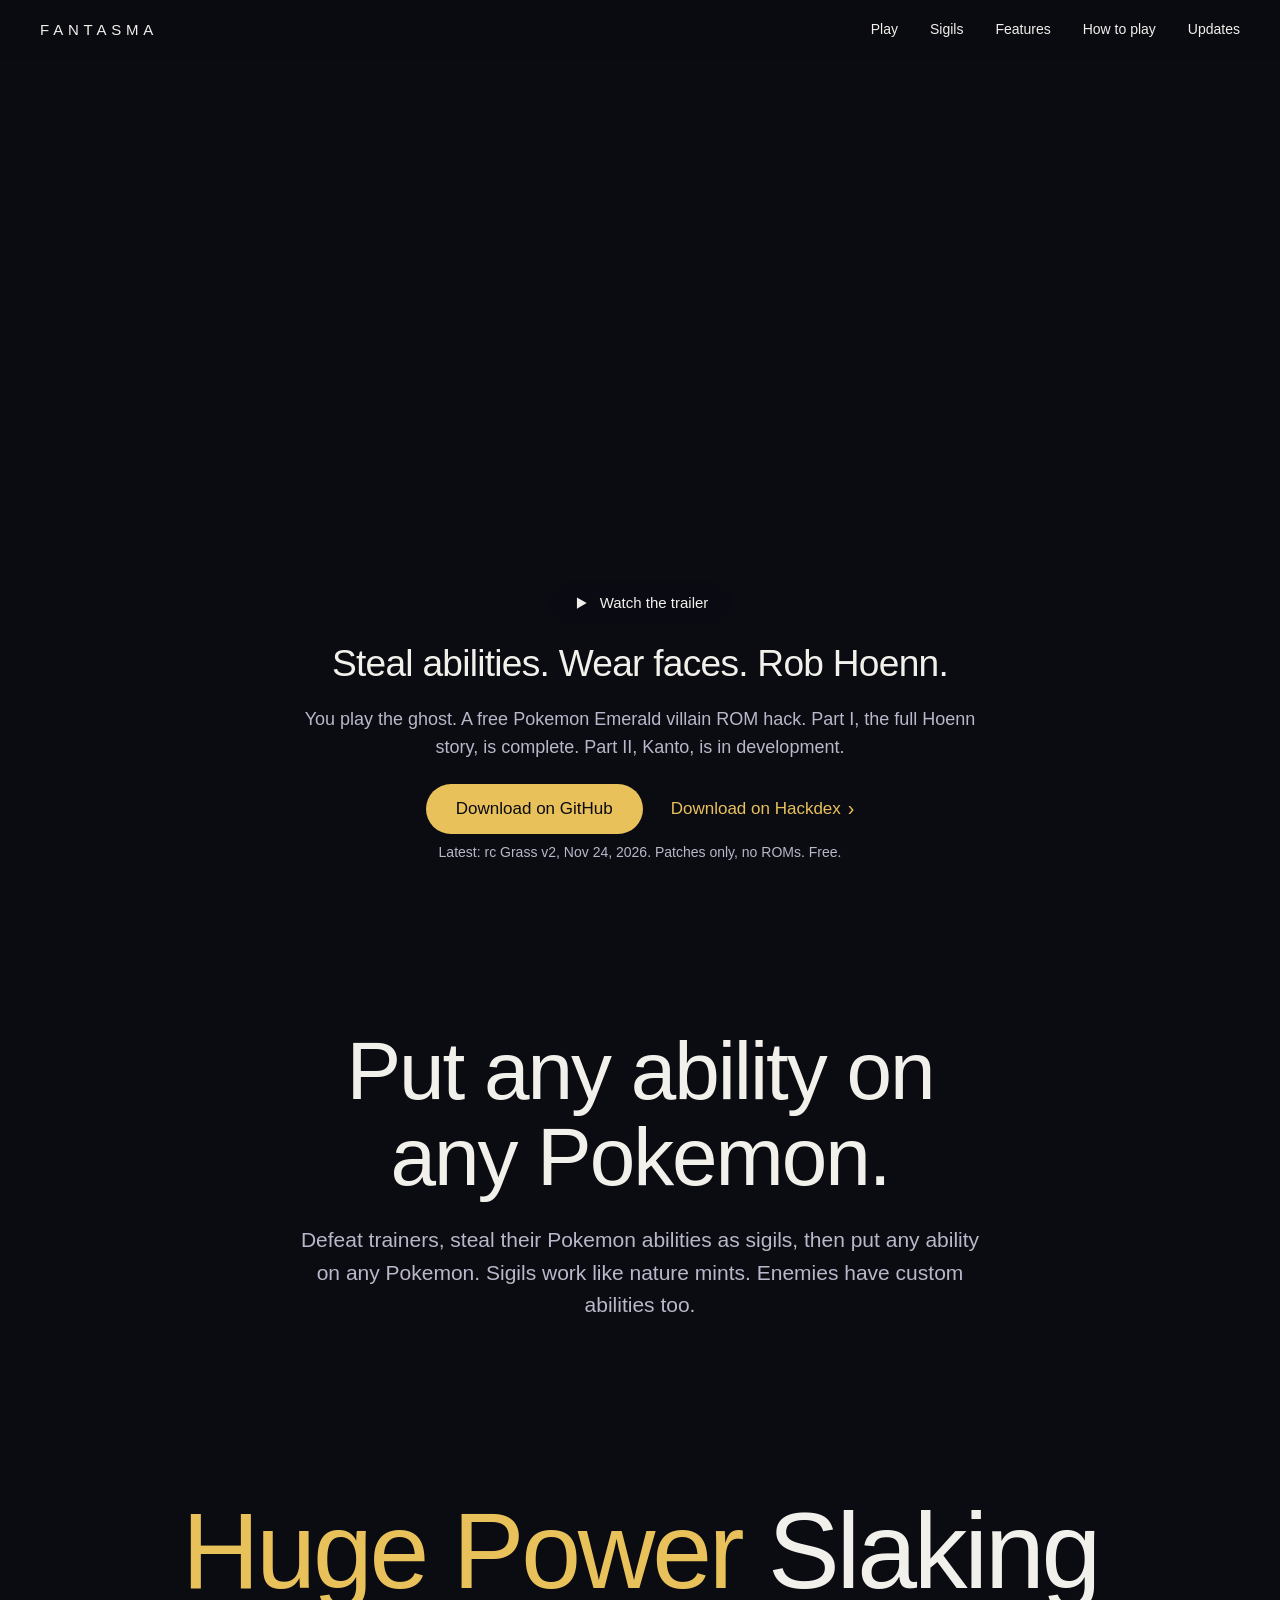
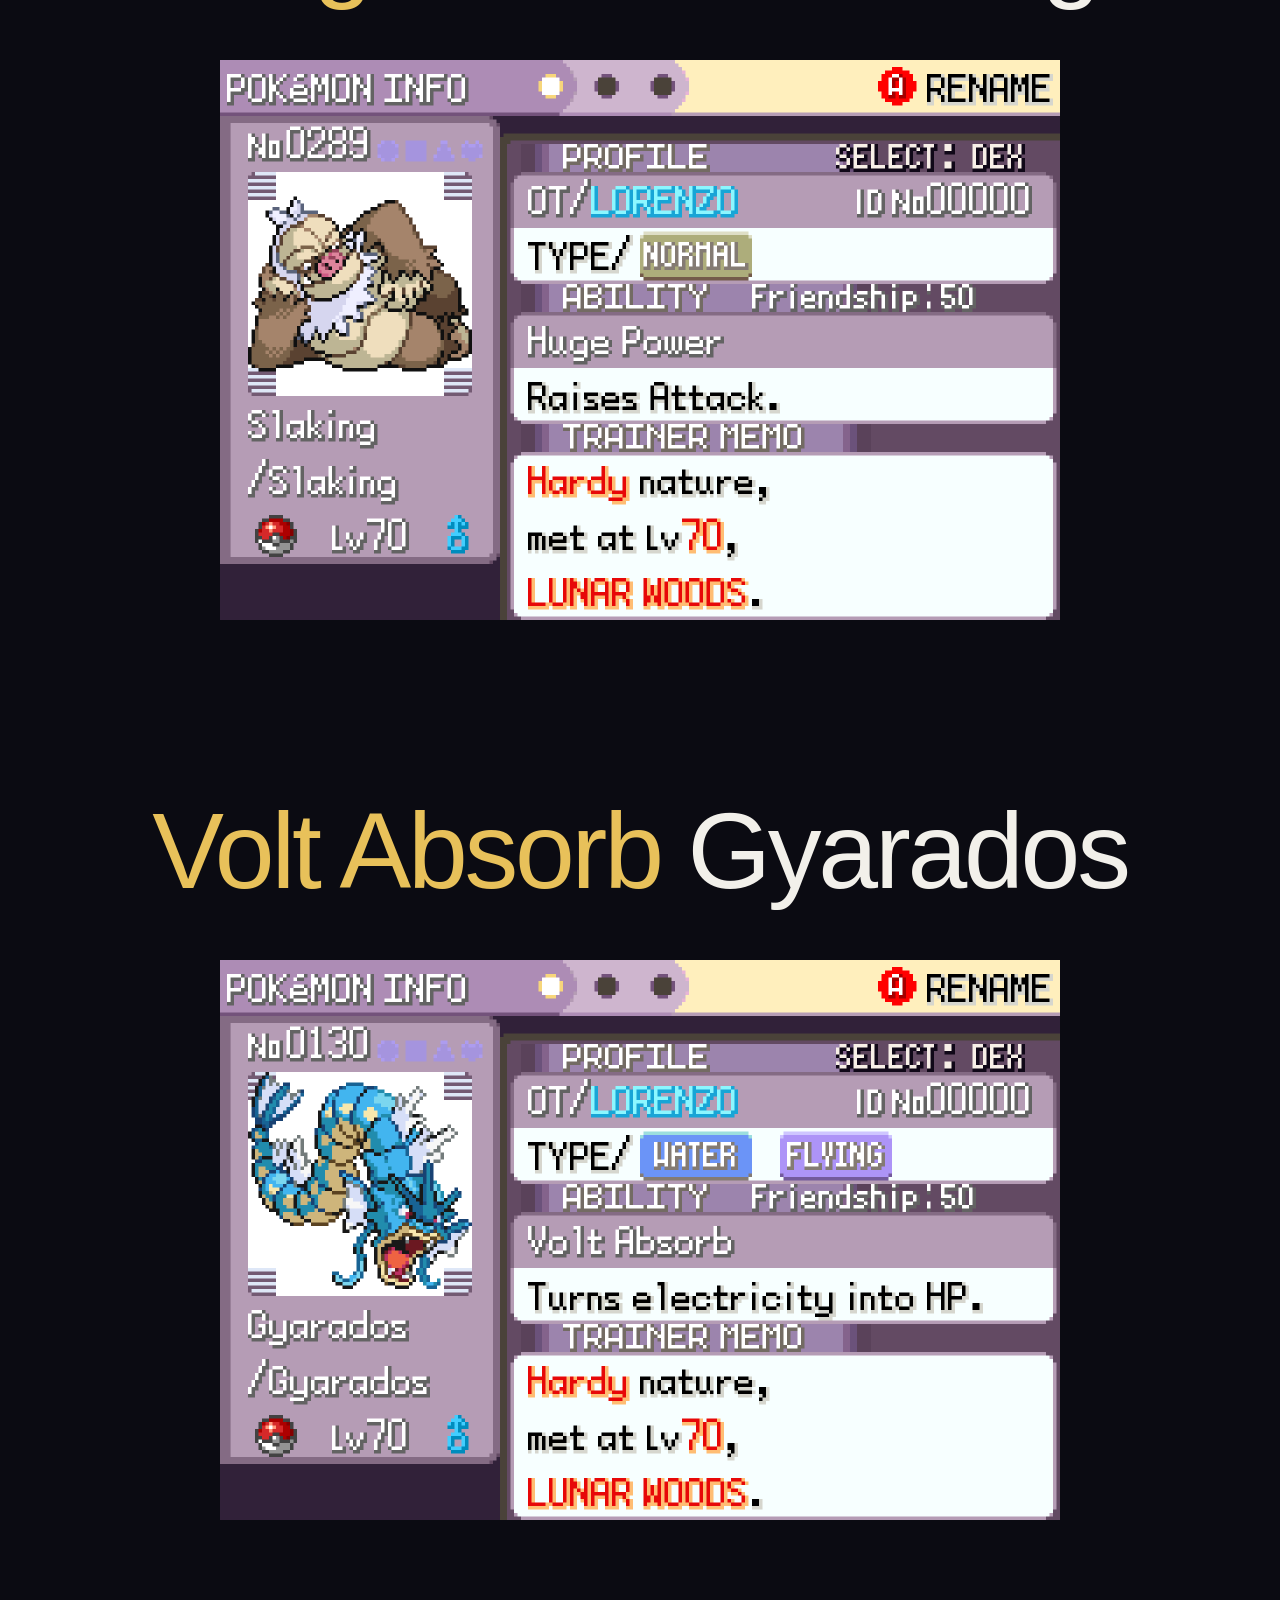
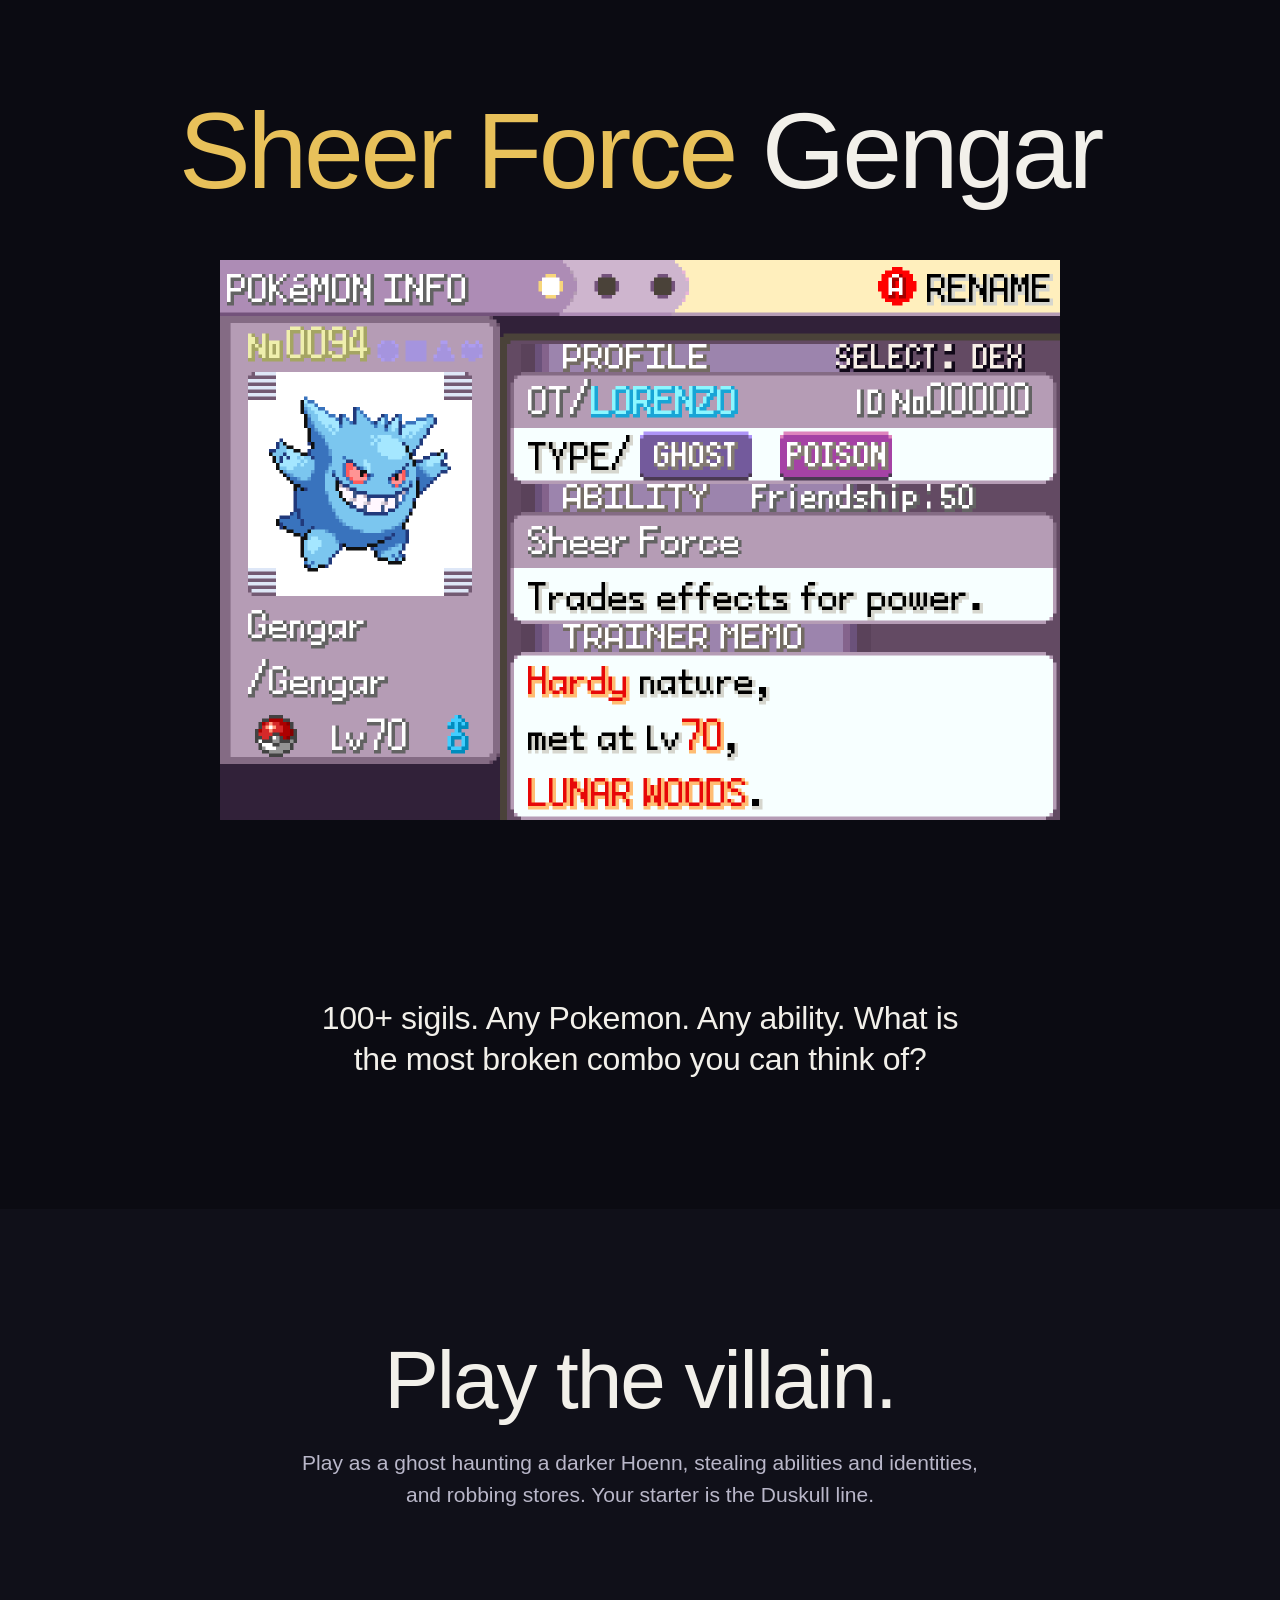
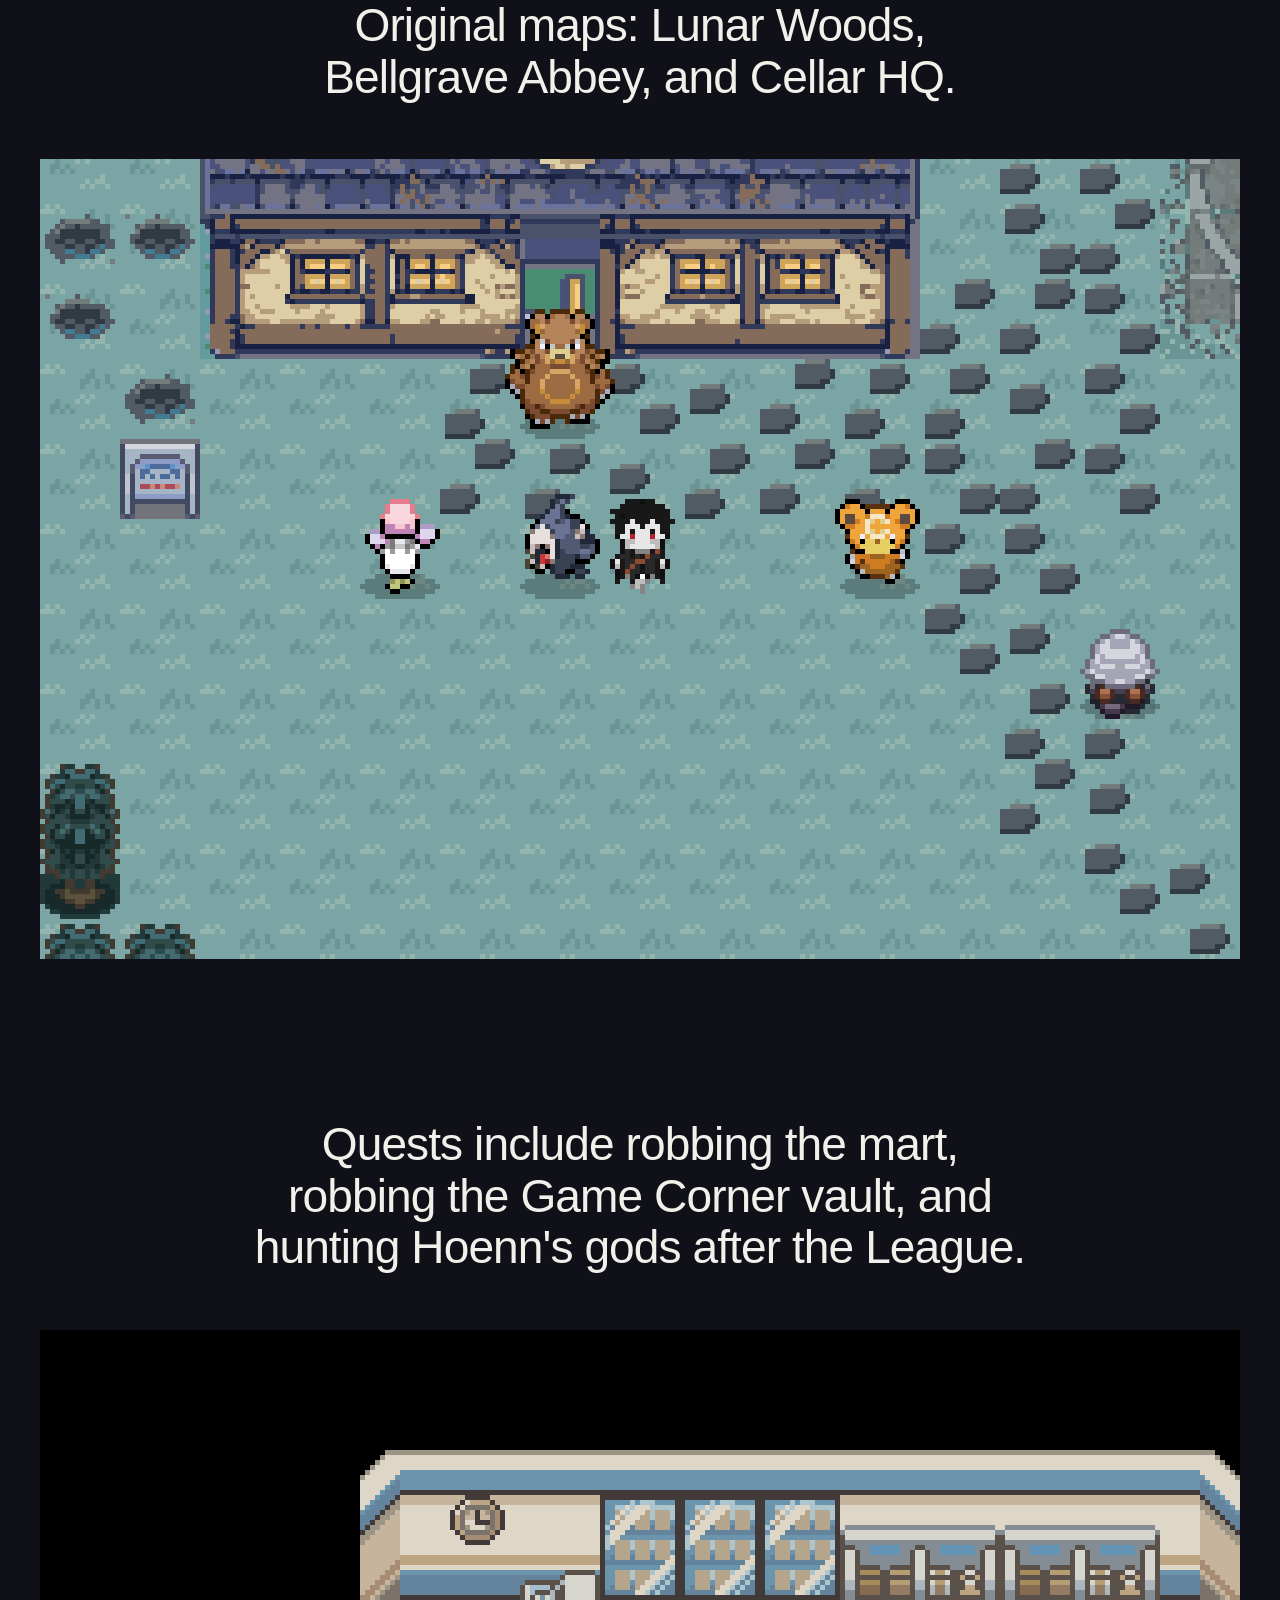
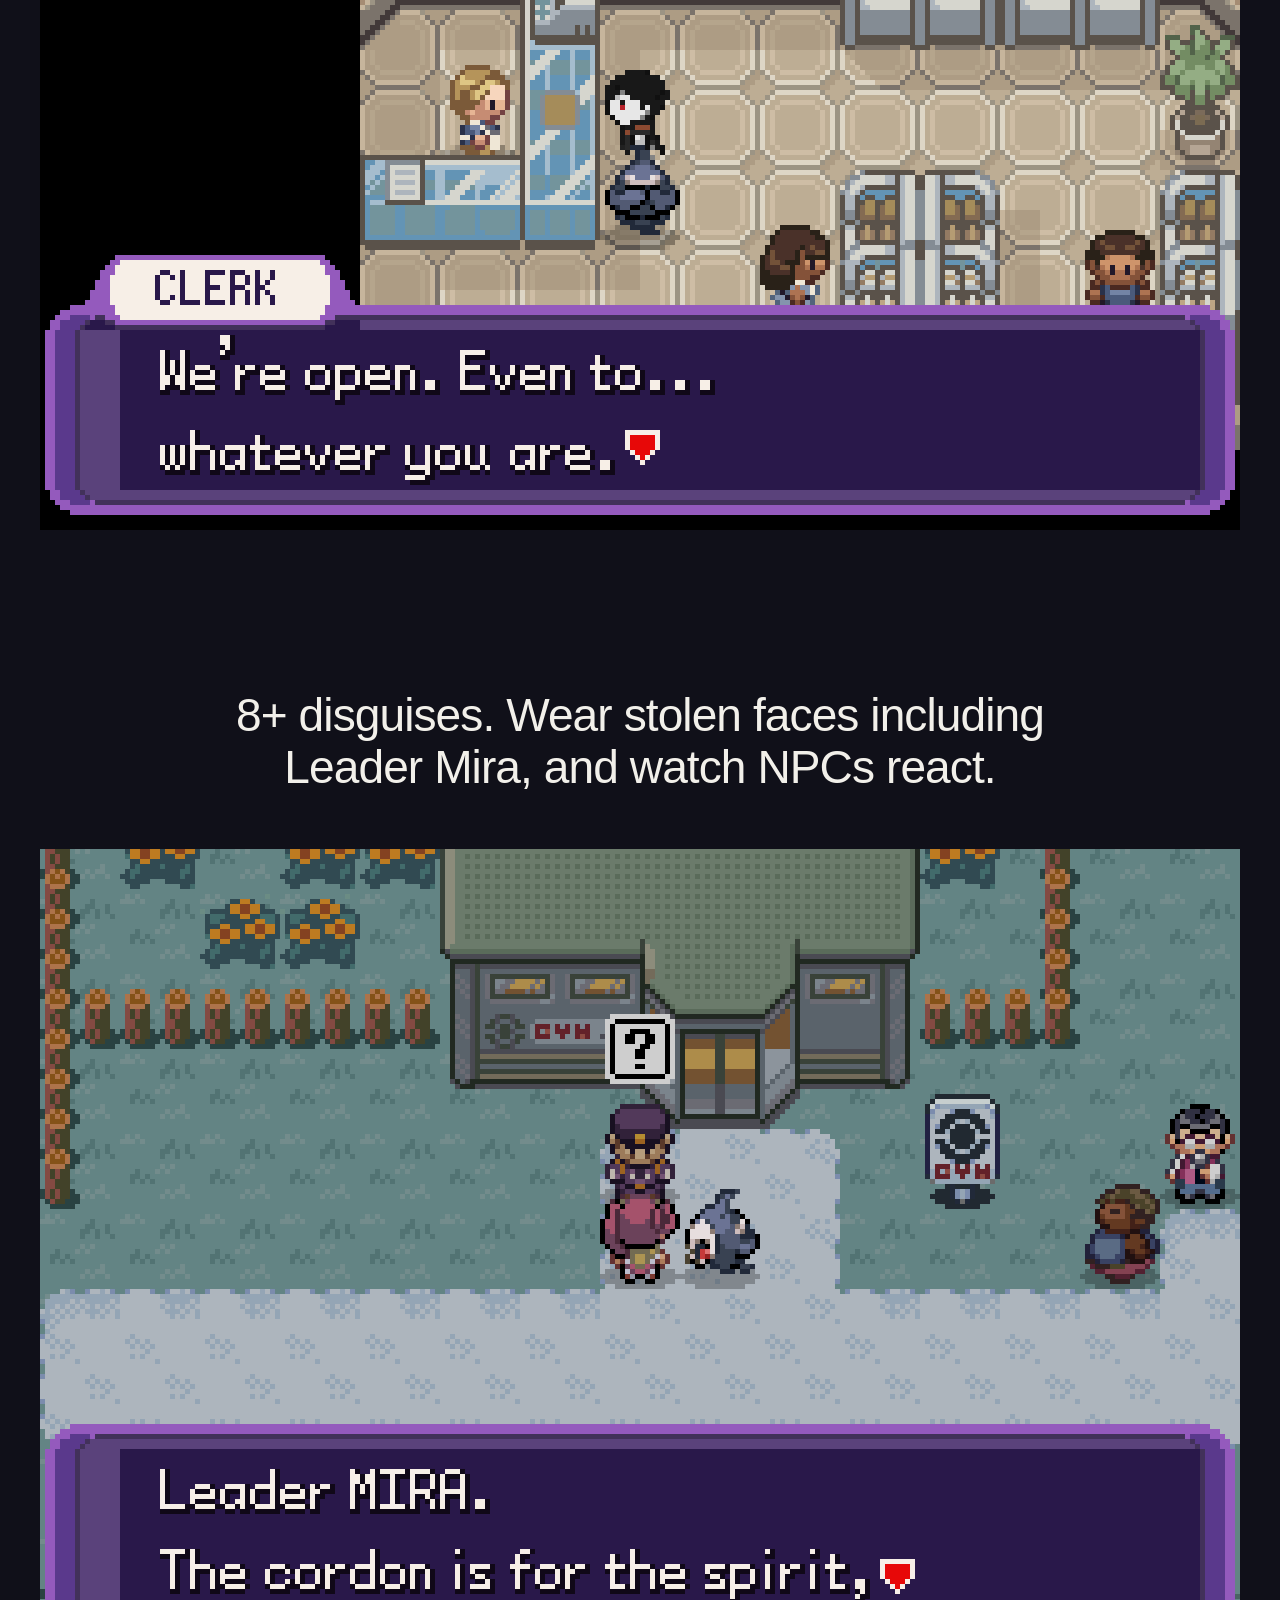
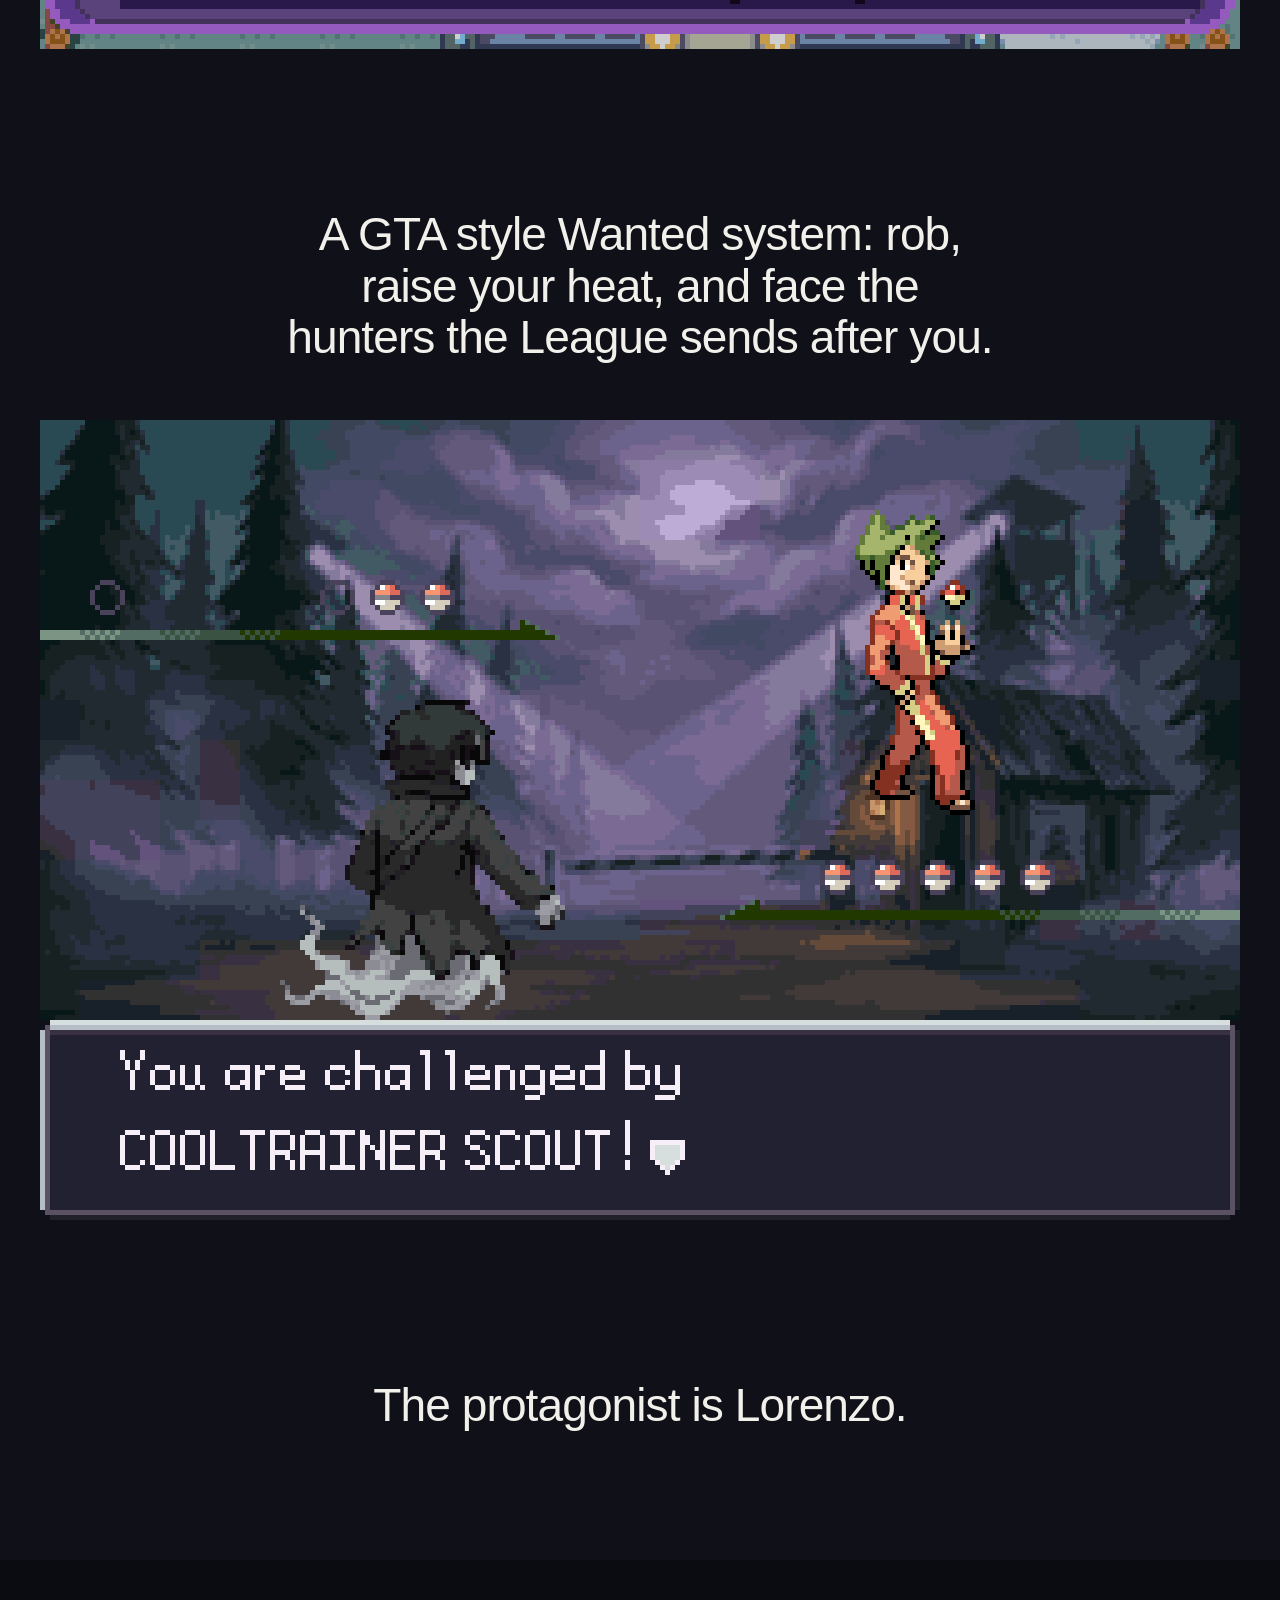
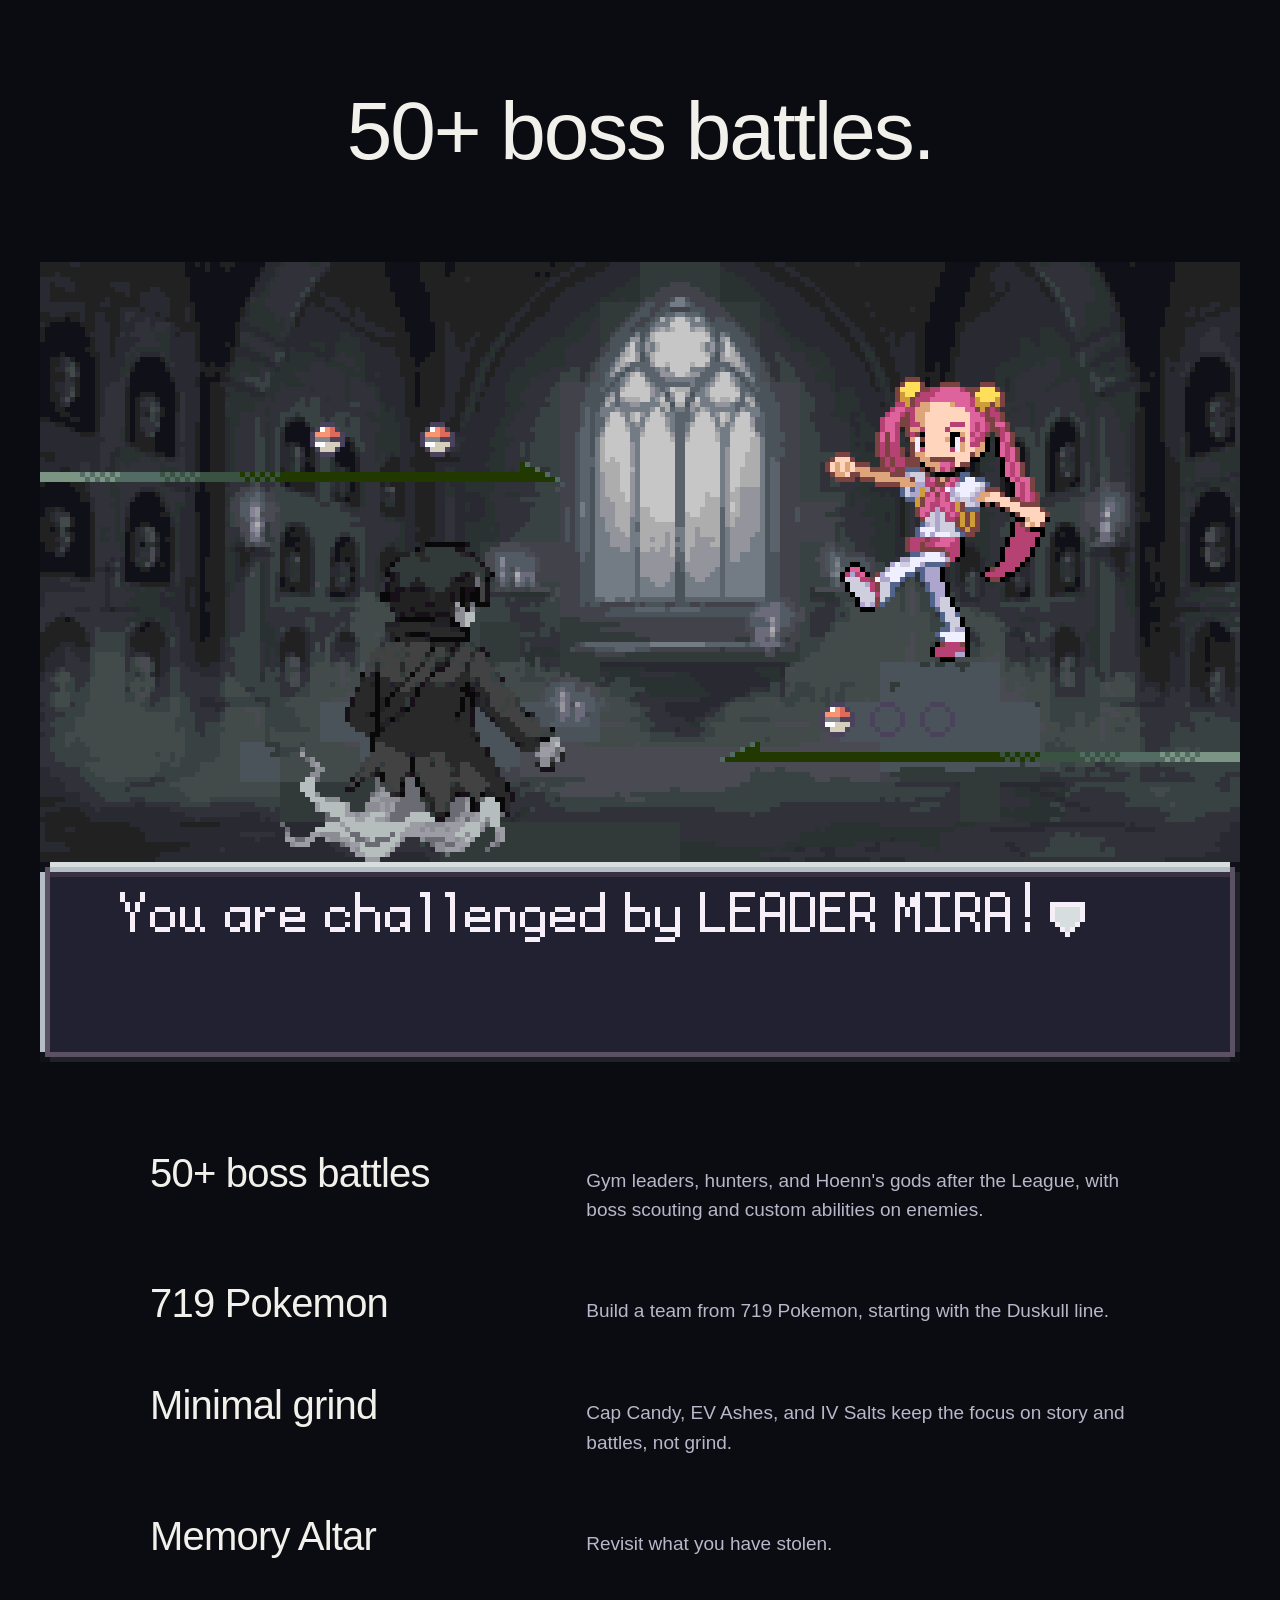
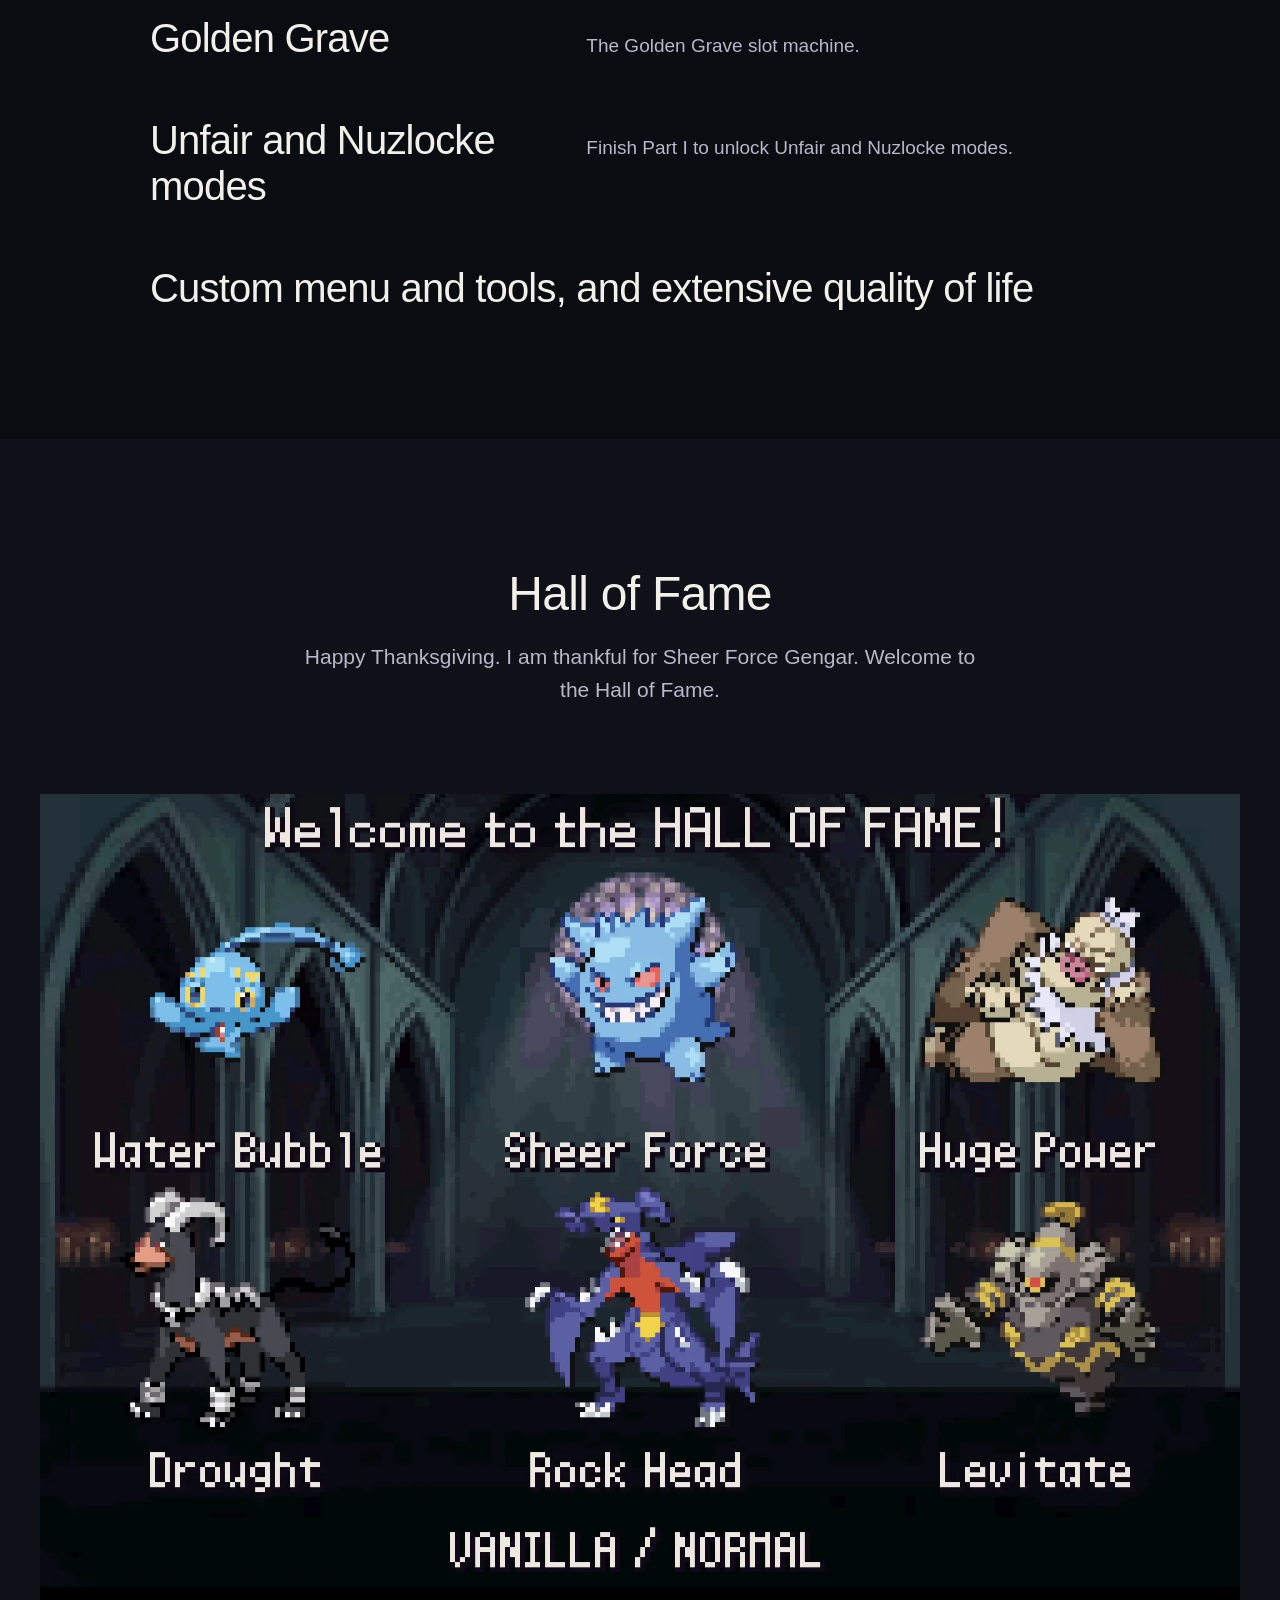
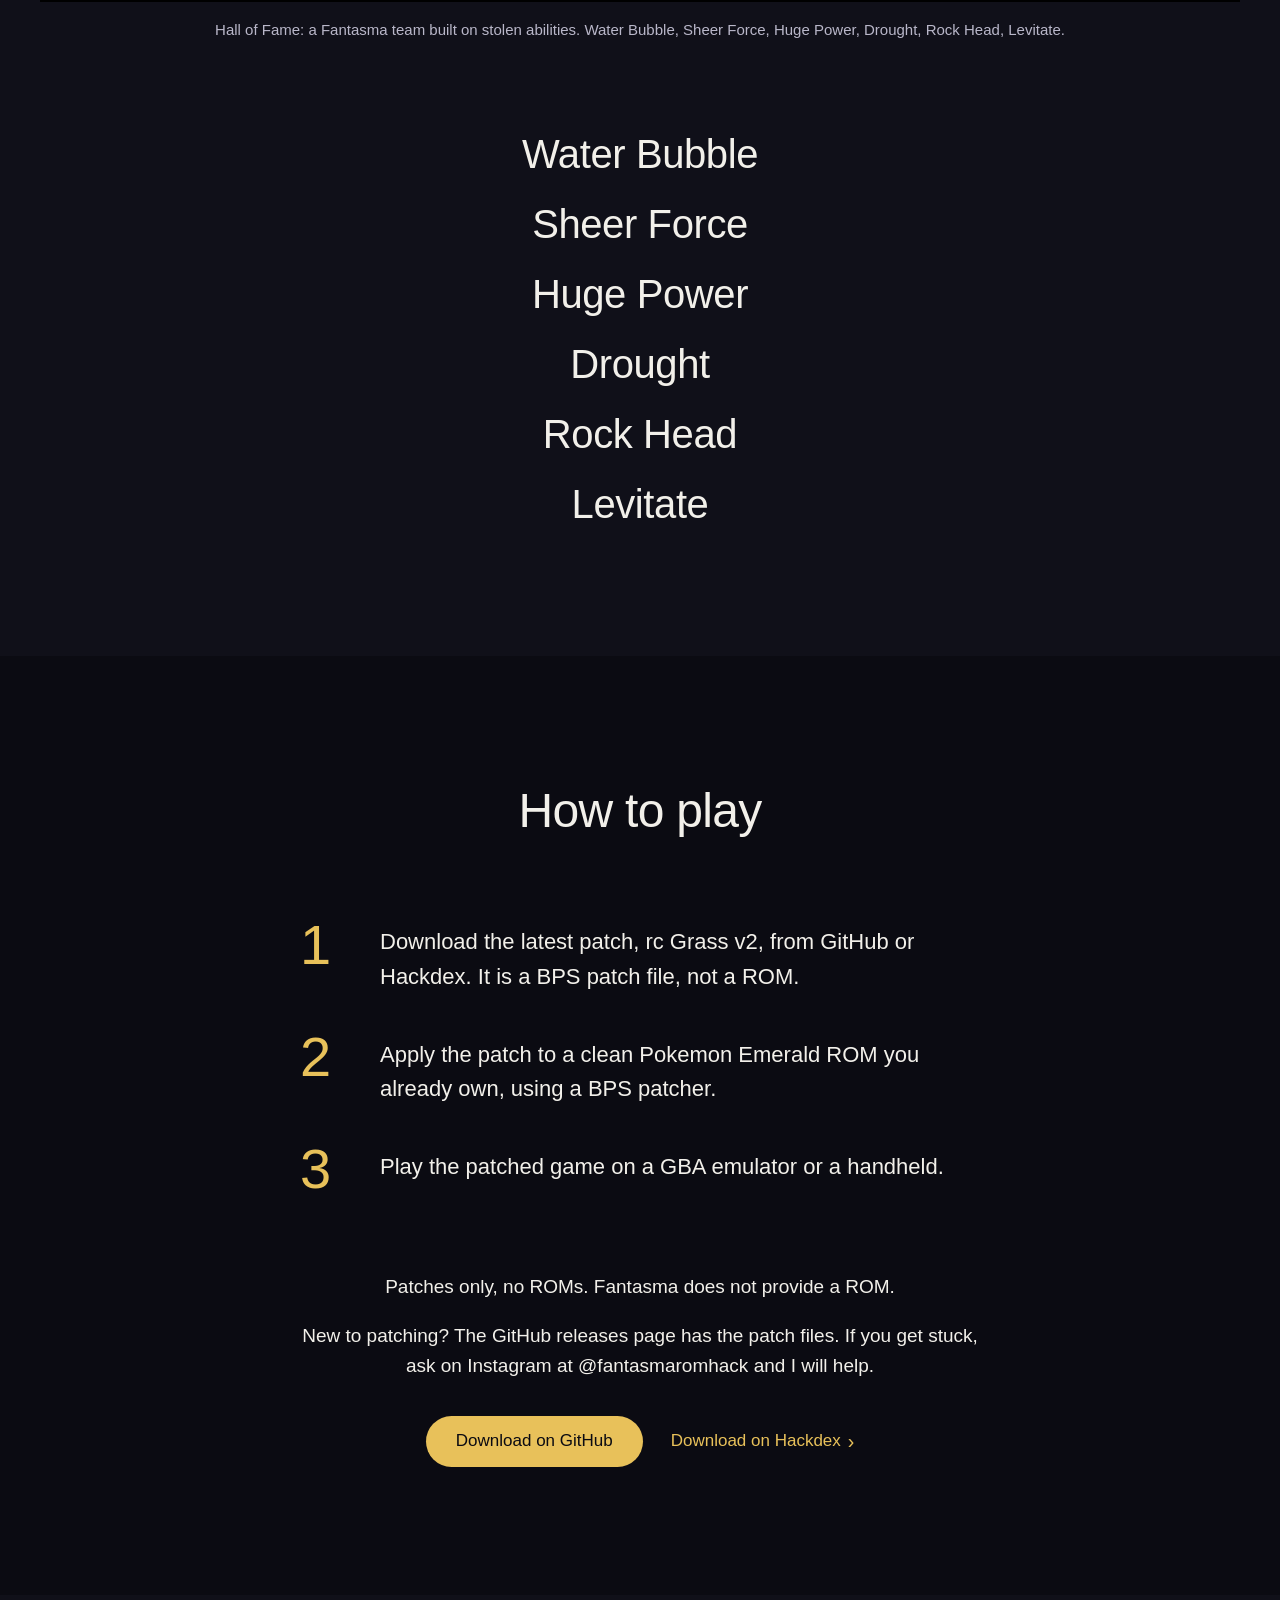
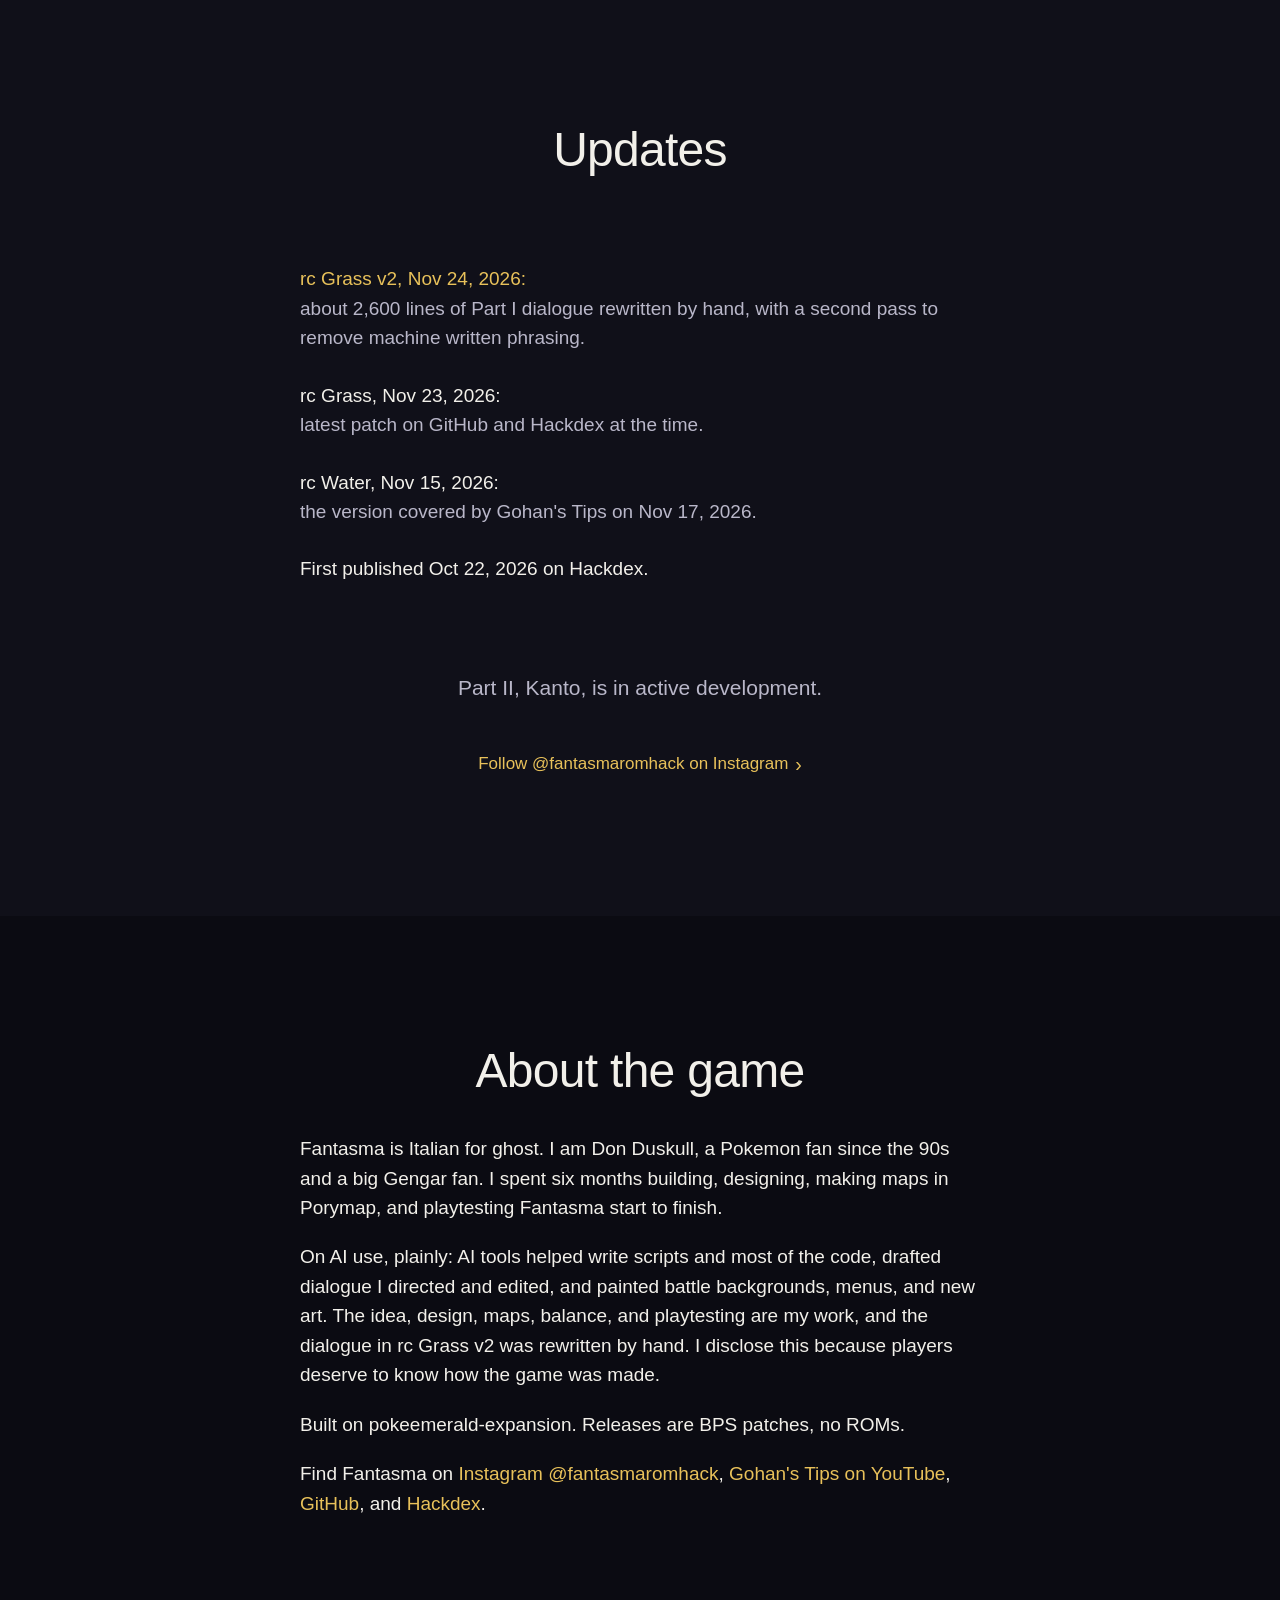
==== commit c4516c19: "Hall of Fame: add the team picture The owner's own Hall of Fame screenshot, with its caption.  Co-Au" ====
--- a/index.html
+++ b/index.html
@@ -209,11 +209,6 @@
     <h2>Hall of Fame</h2>
     <p class="sub">Happy Thanksgiving. I am thankful for Sheer Force Gengar. Welcome to the Hall of Fame.</p>
   </div>
-  <!--
-    MISSING ASSET: the Hall of Fame team picture (hall-of-fame.jpg, 2007 x 1352) is not on this computer.
-    Save it as assets/img/hall-of-fame.jpg, run "python3 tools/build_assets.py hall", then remove this comment's
-    opening and closing lines so the figure below shows.
-
   <figure class="shot reveal">
     <picture>
       <source type="image/webp" srcset="assets/img/hall-of-fame-960.webp 960w, assets/img/hall-of-fame-2007.webp 2007w" sizes="(min-width: 1240px) 1200px, 100vw">
@@ -222,7 +217,6 @@
     </picture>
     <figcaption>Hall of Fame: a Fantasma team built on stolen abilities. Water Bubble, Sheer Force, Huge Power, Drought, Rock Head, Levitate.</figcaption>
   </figure>
-  -->
   <ul class="abilities" aria-label="The six sigil abilities on this team">
     <li class="reveal">Water Bubble</li>
     <li class="reveal">Sheer Force</li>
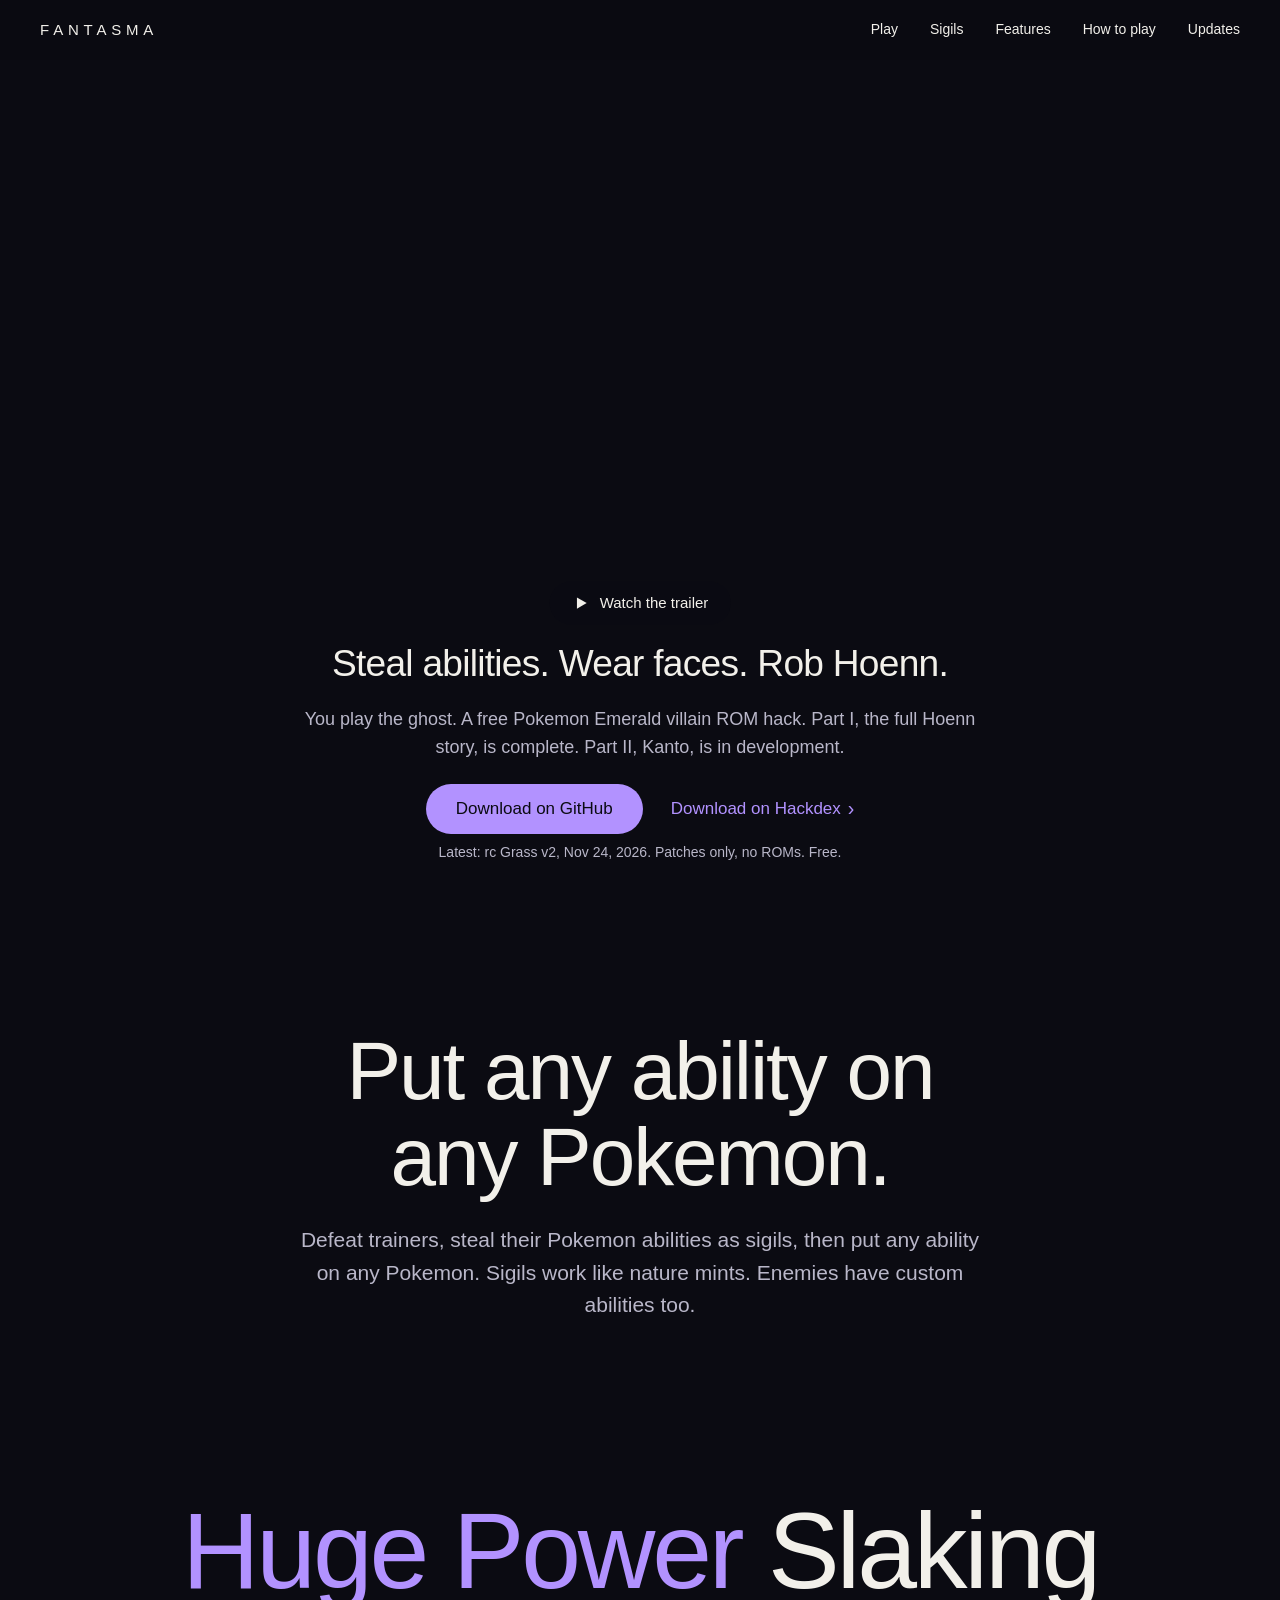
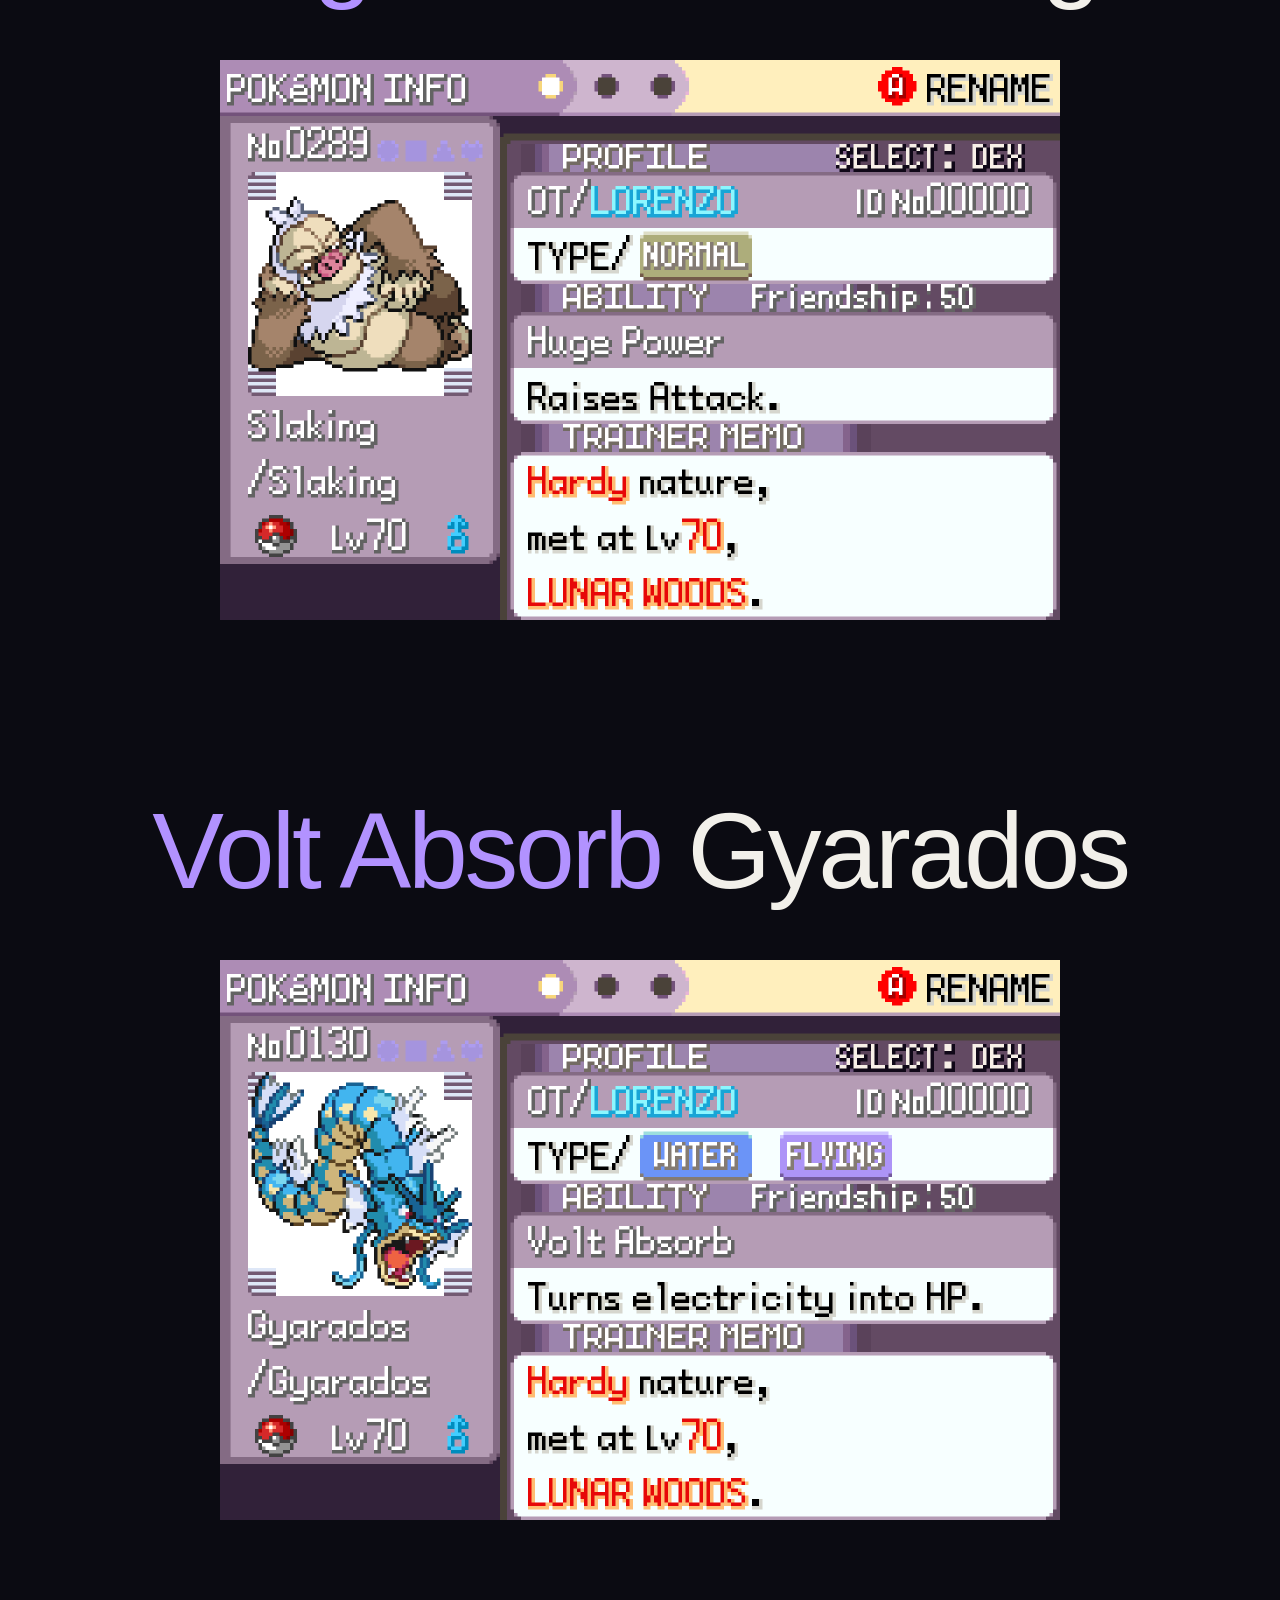
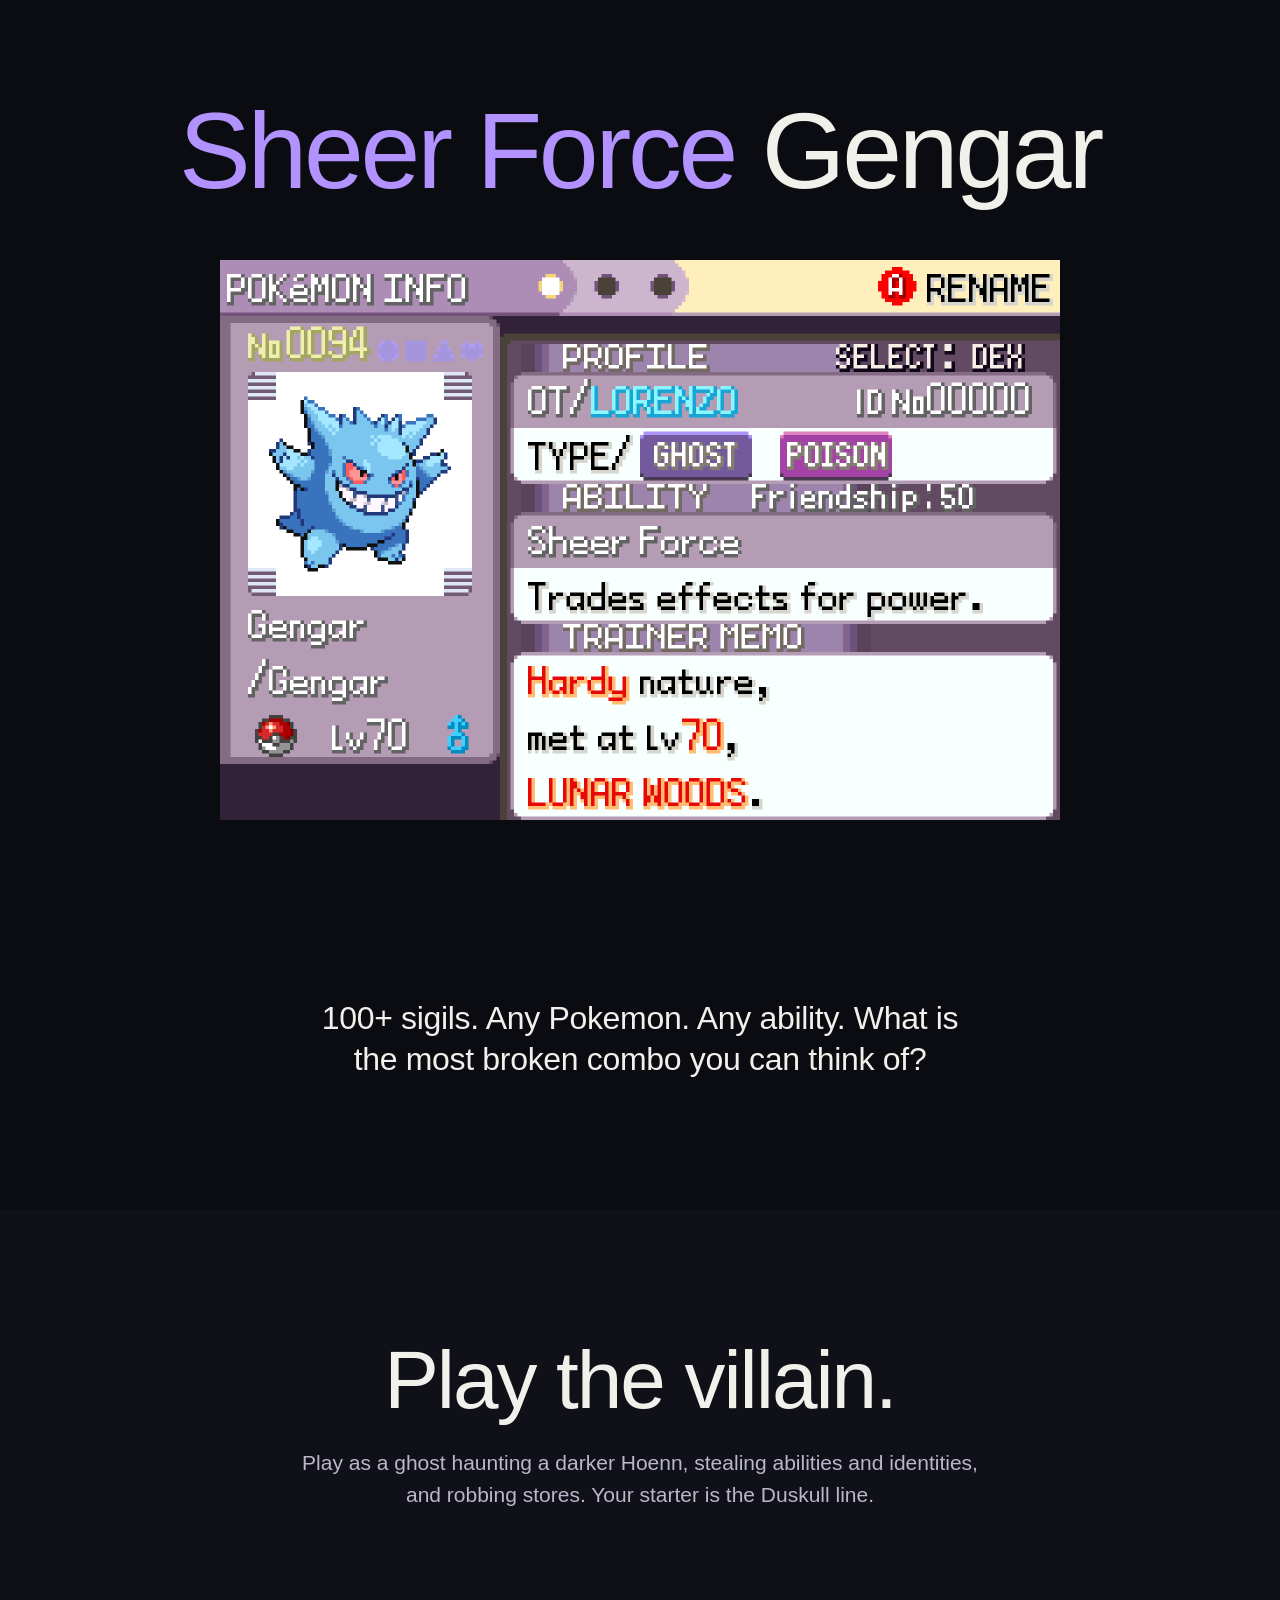
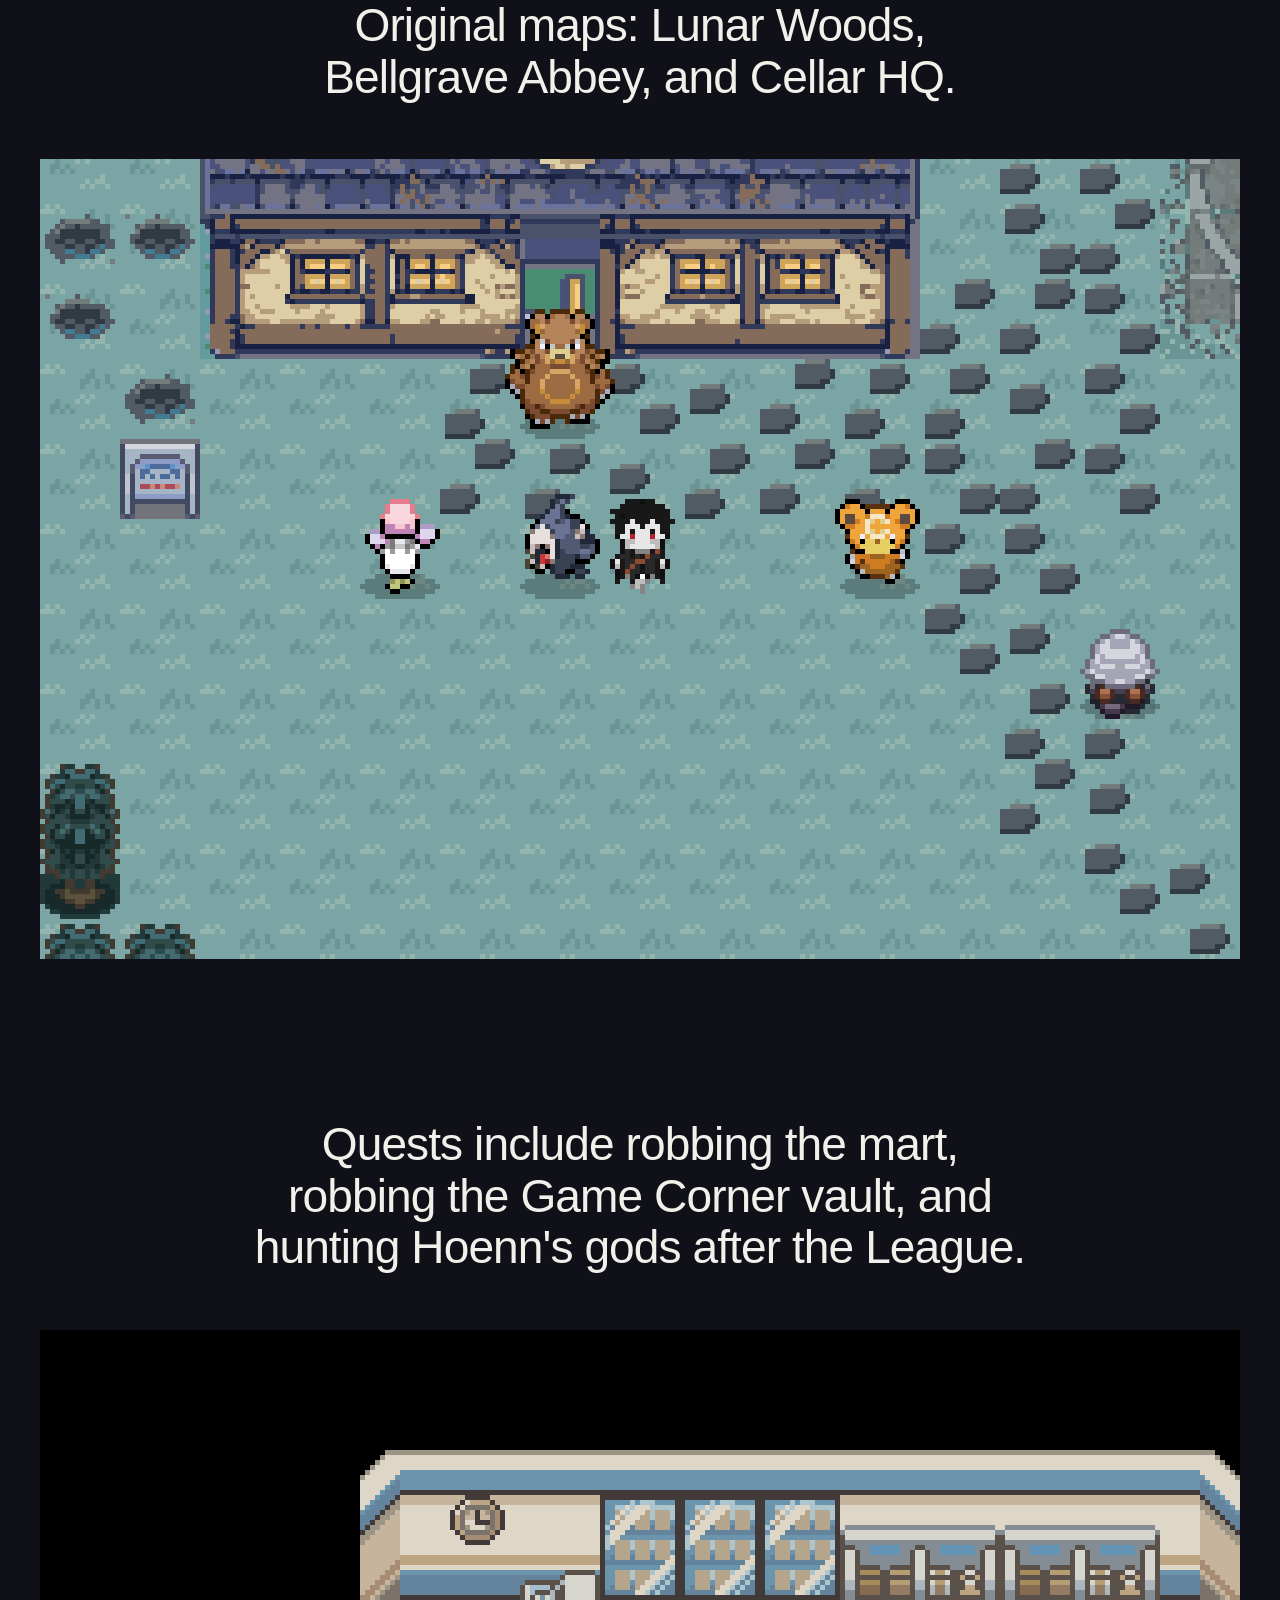
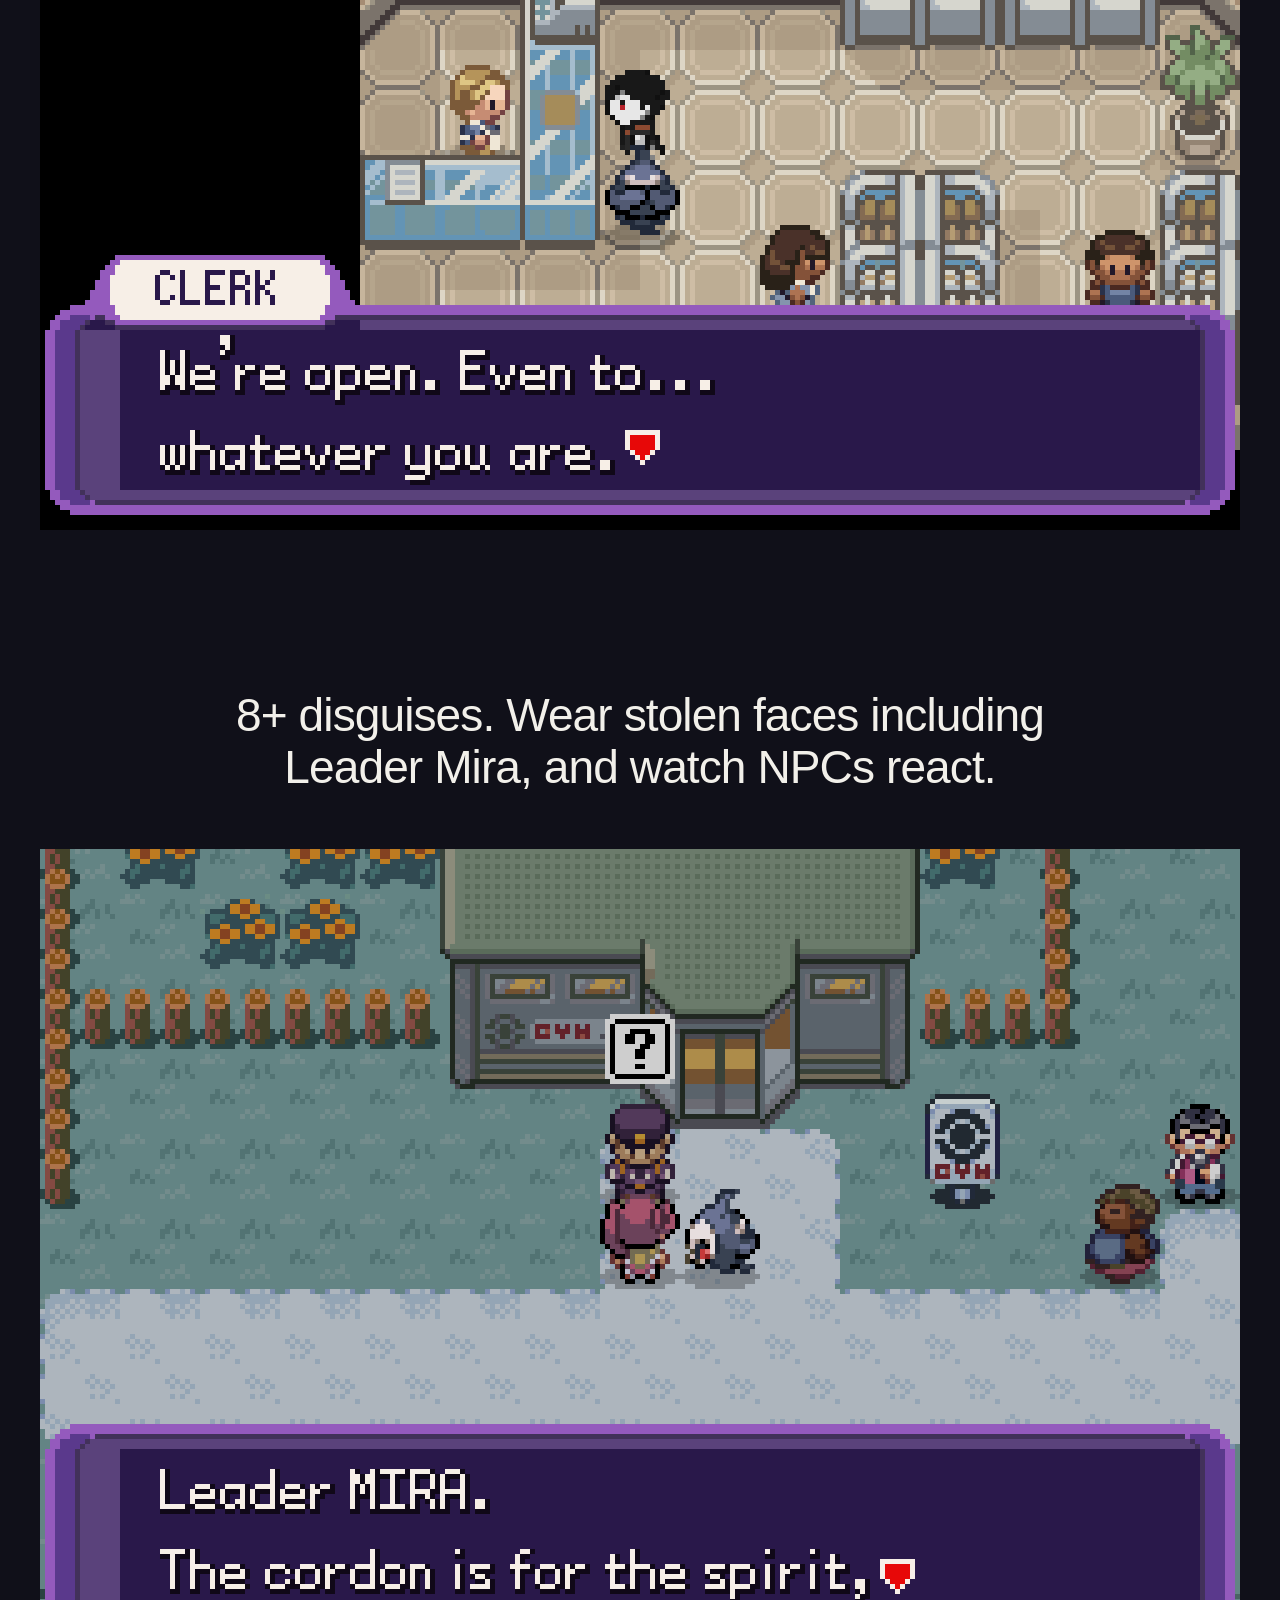
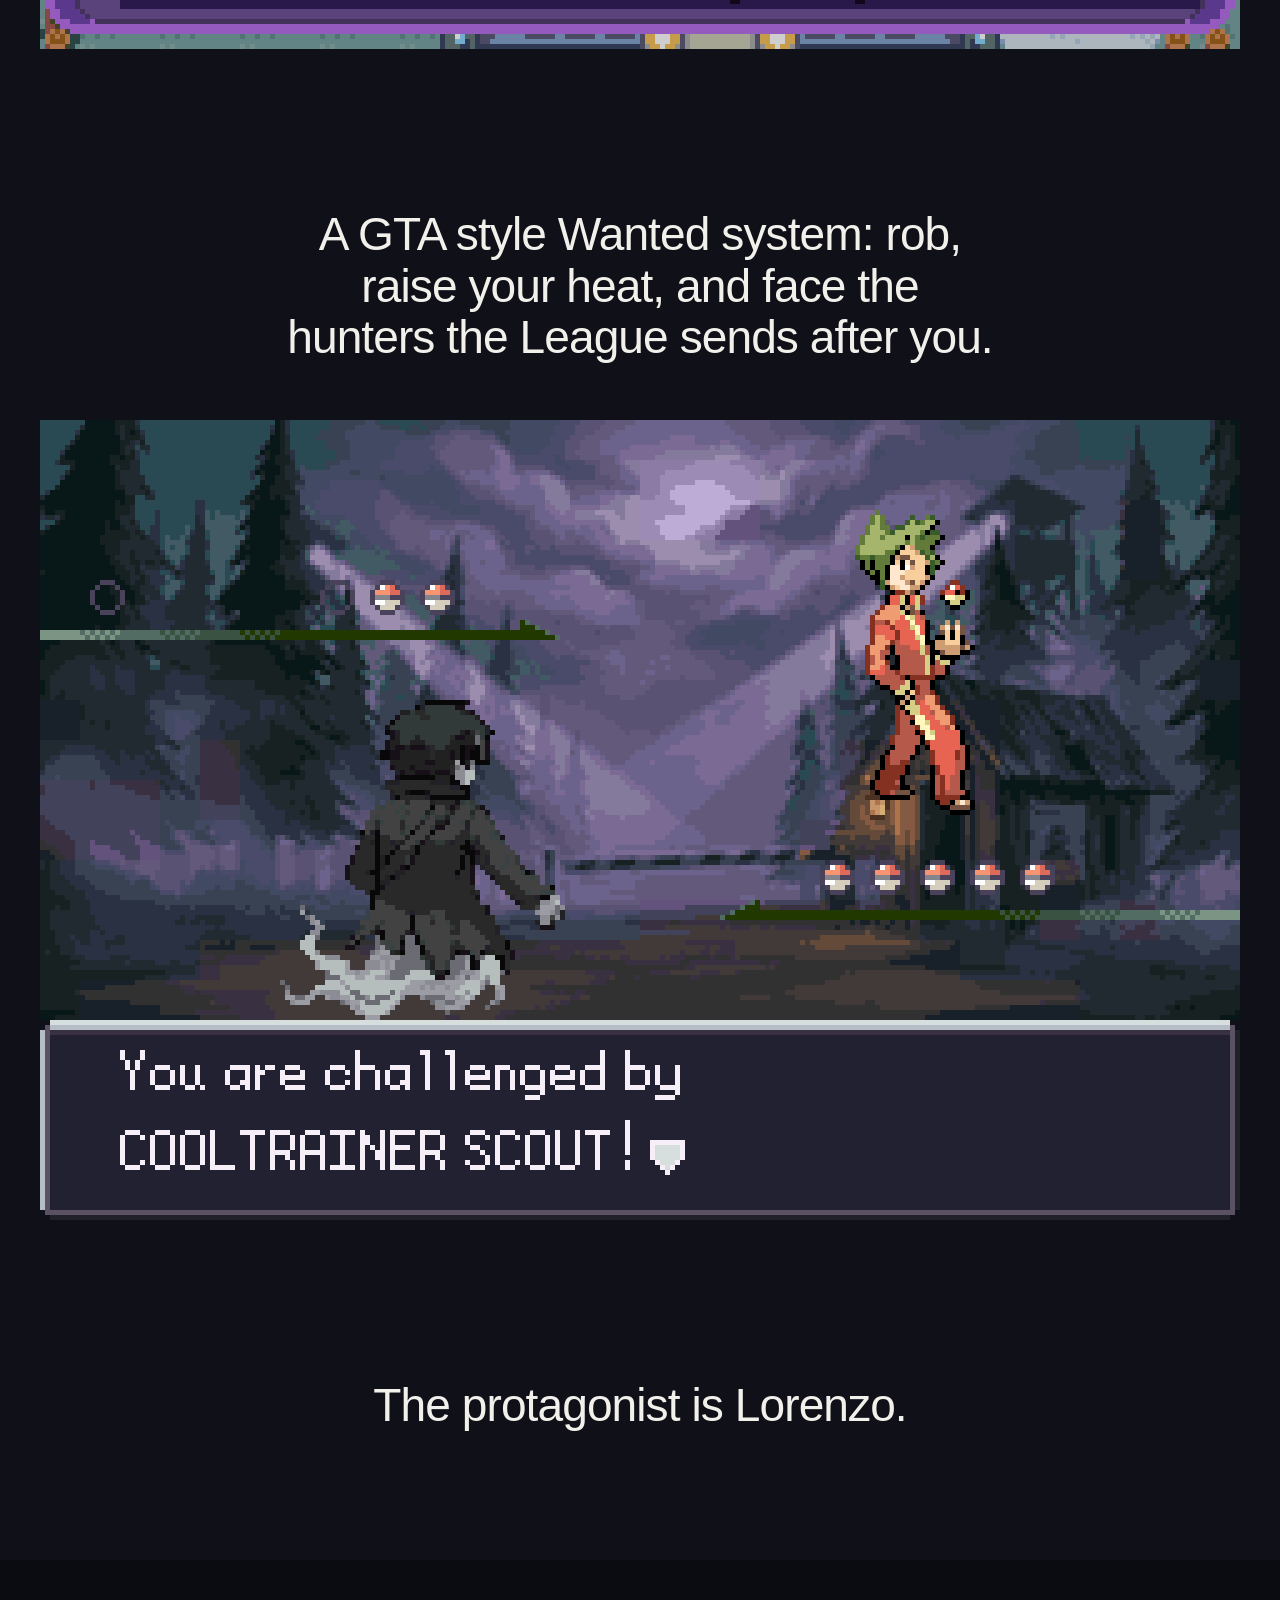
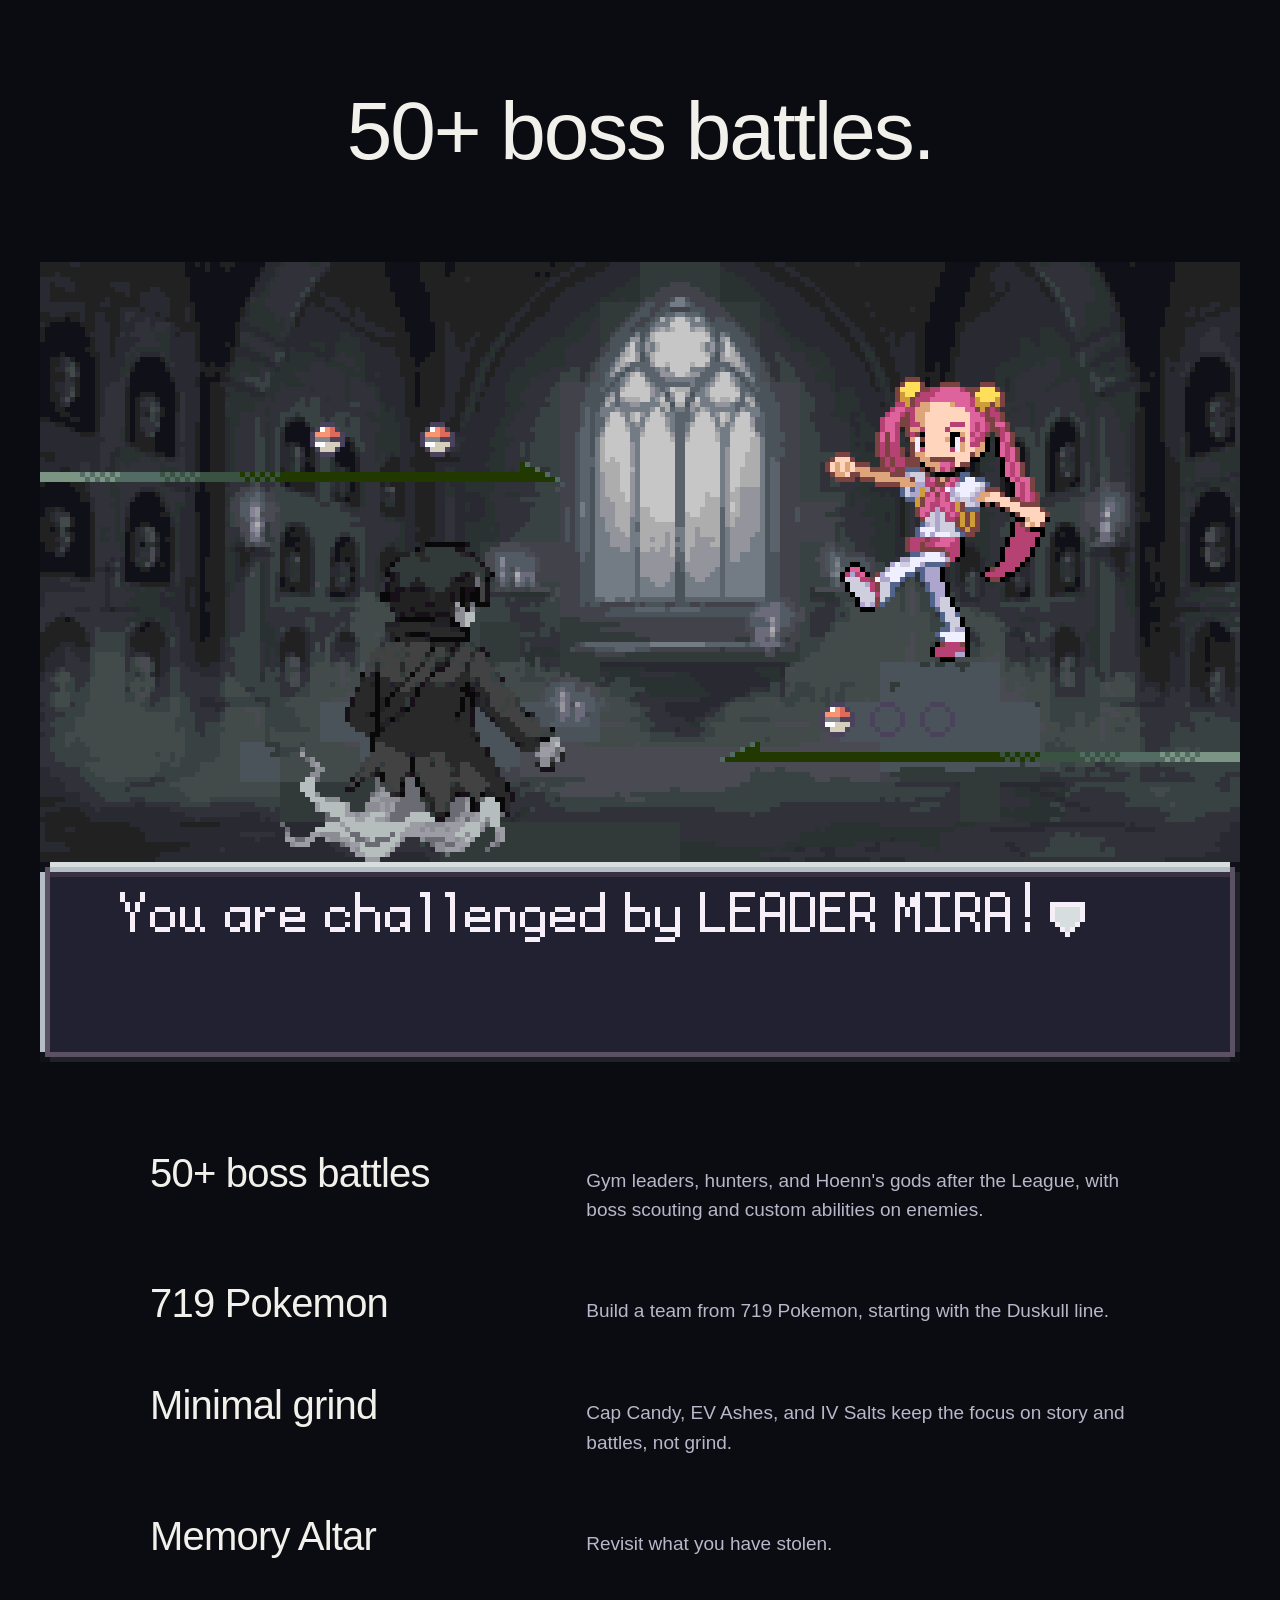
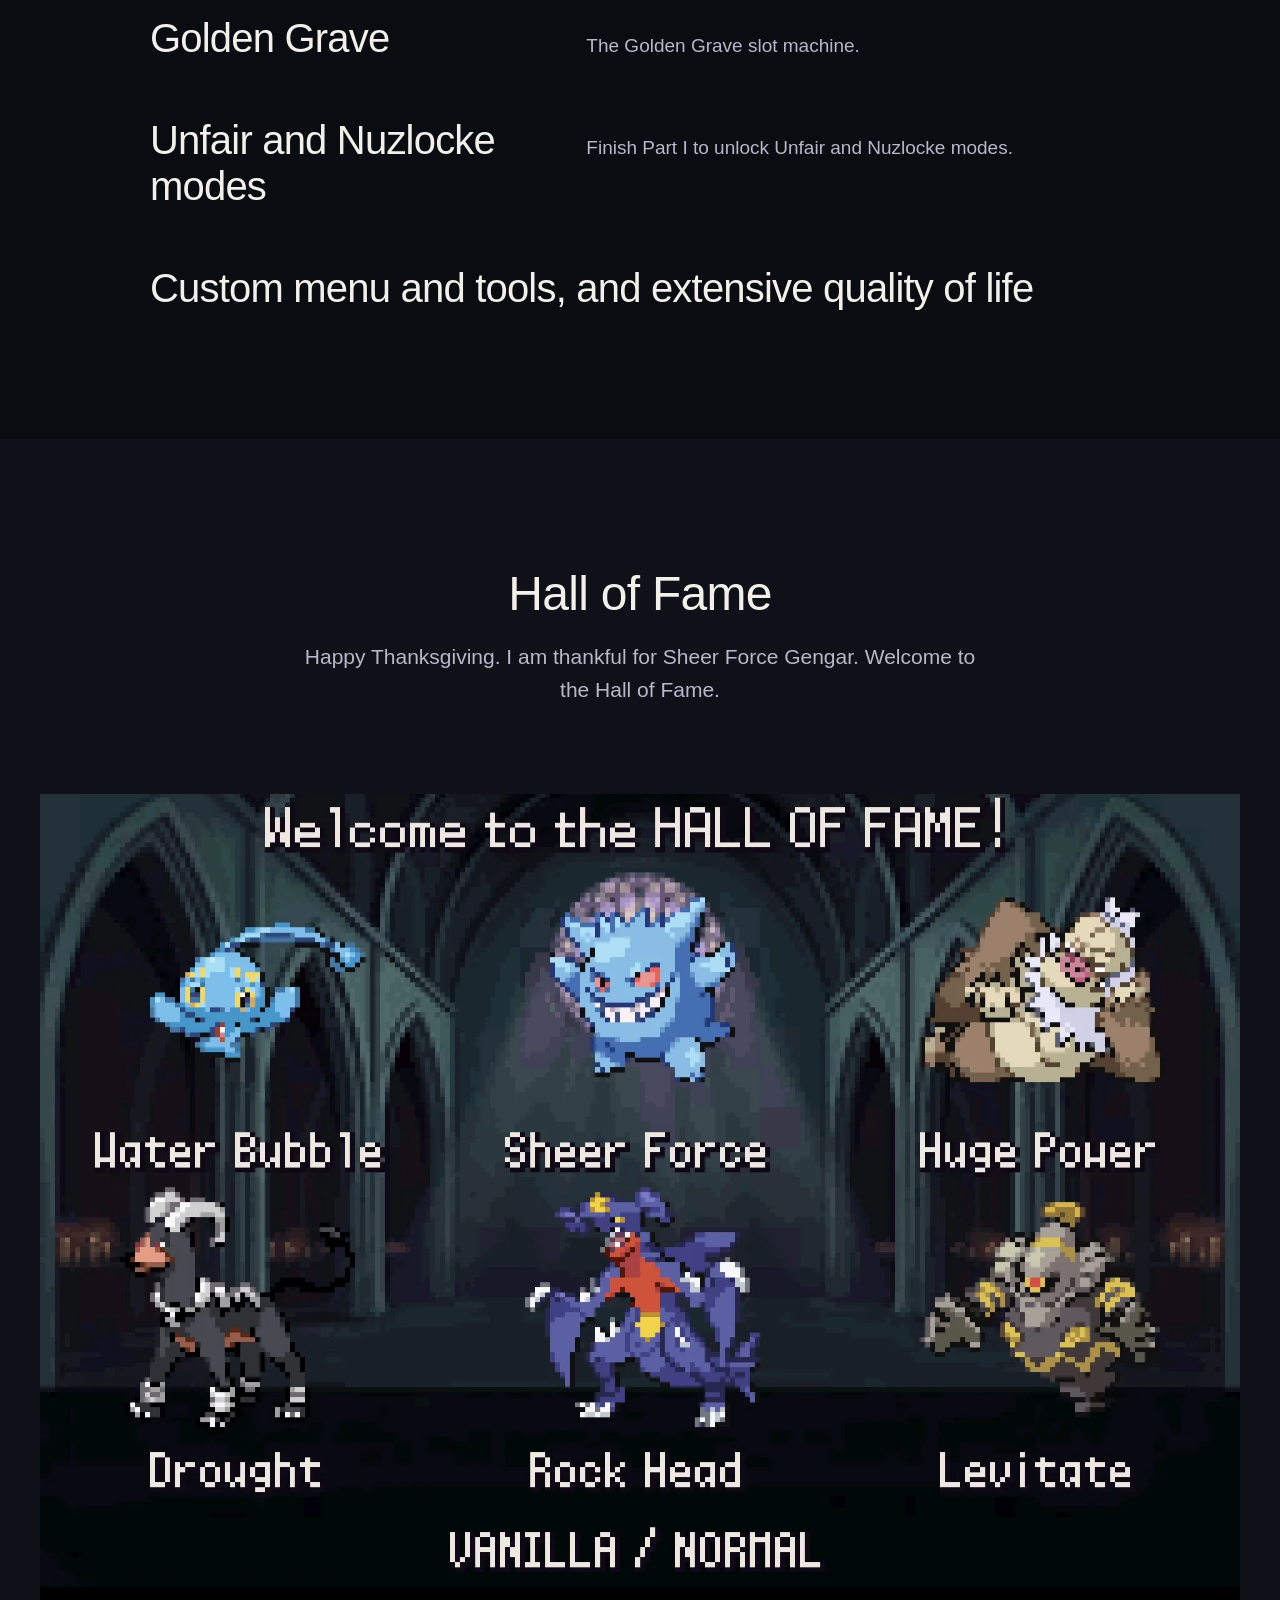
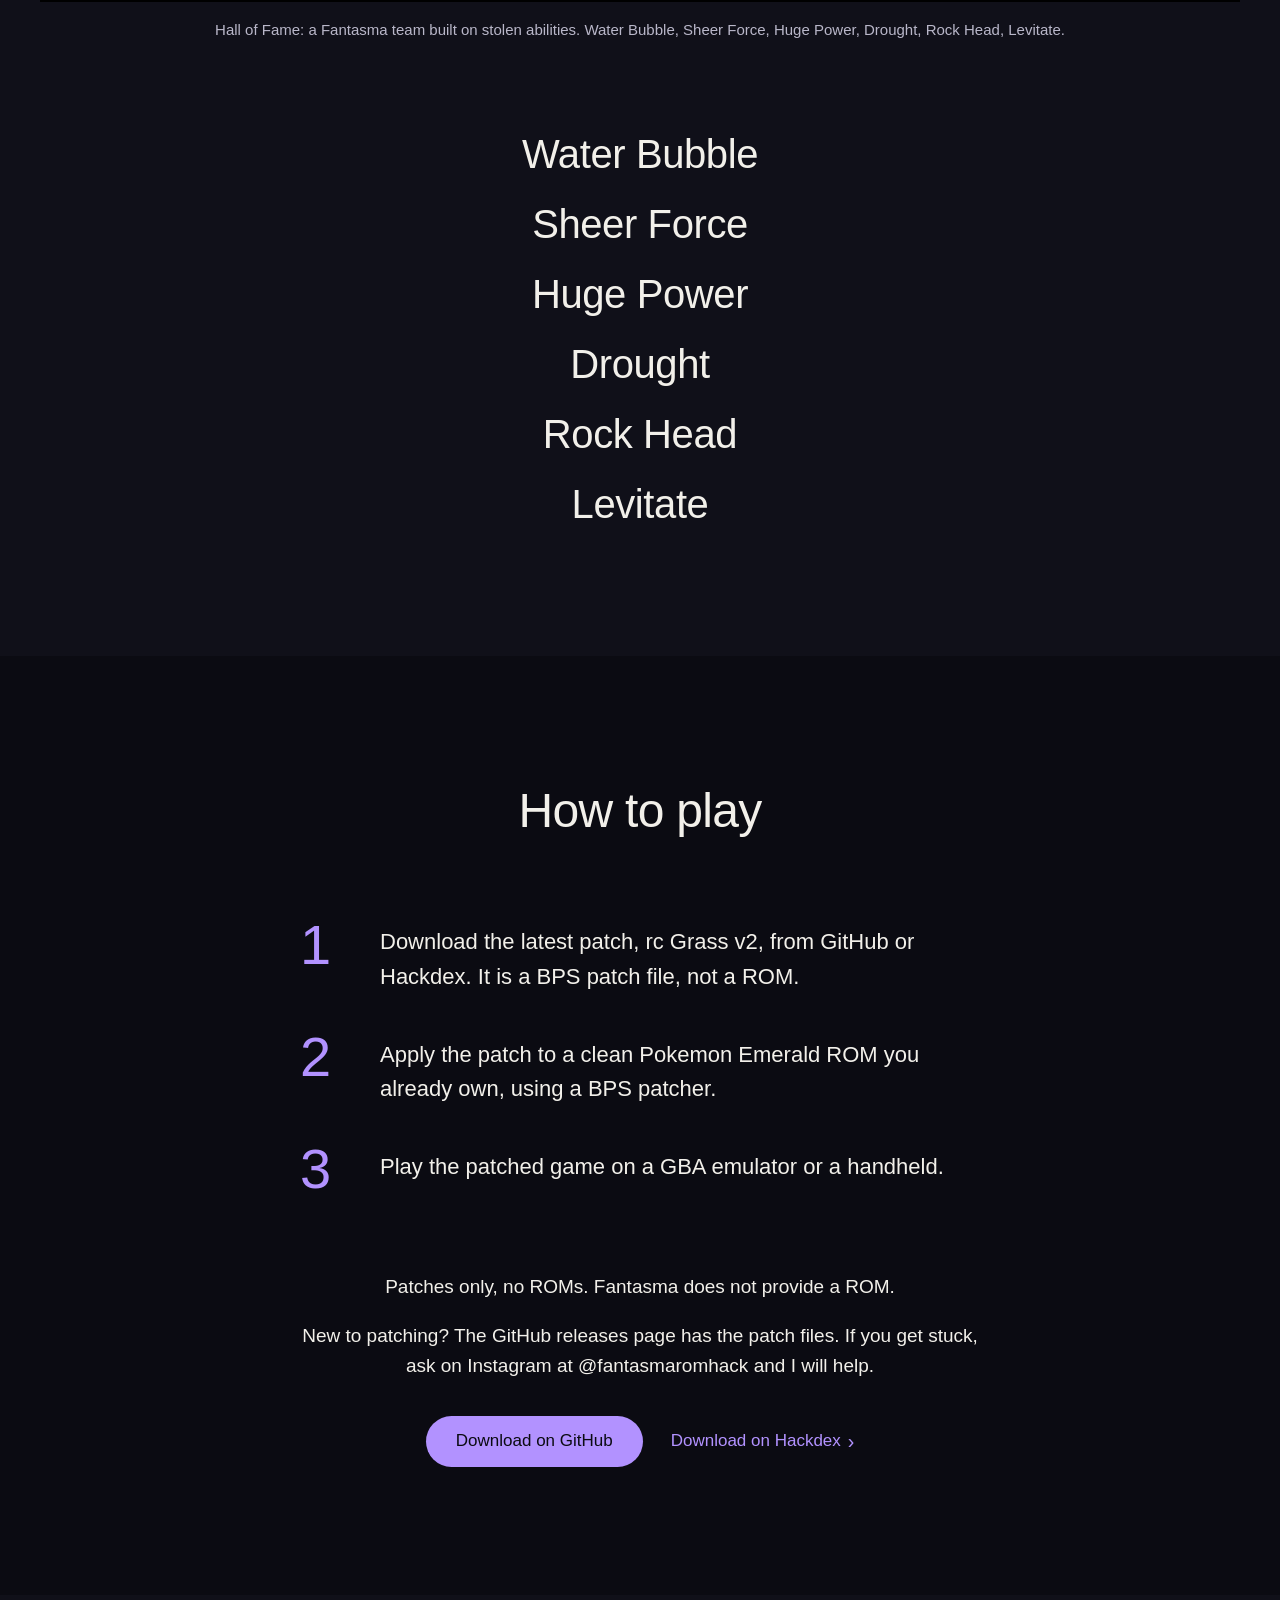
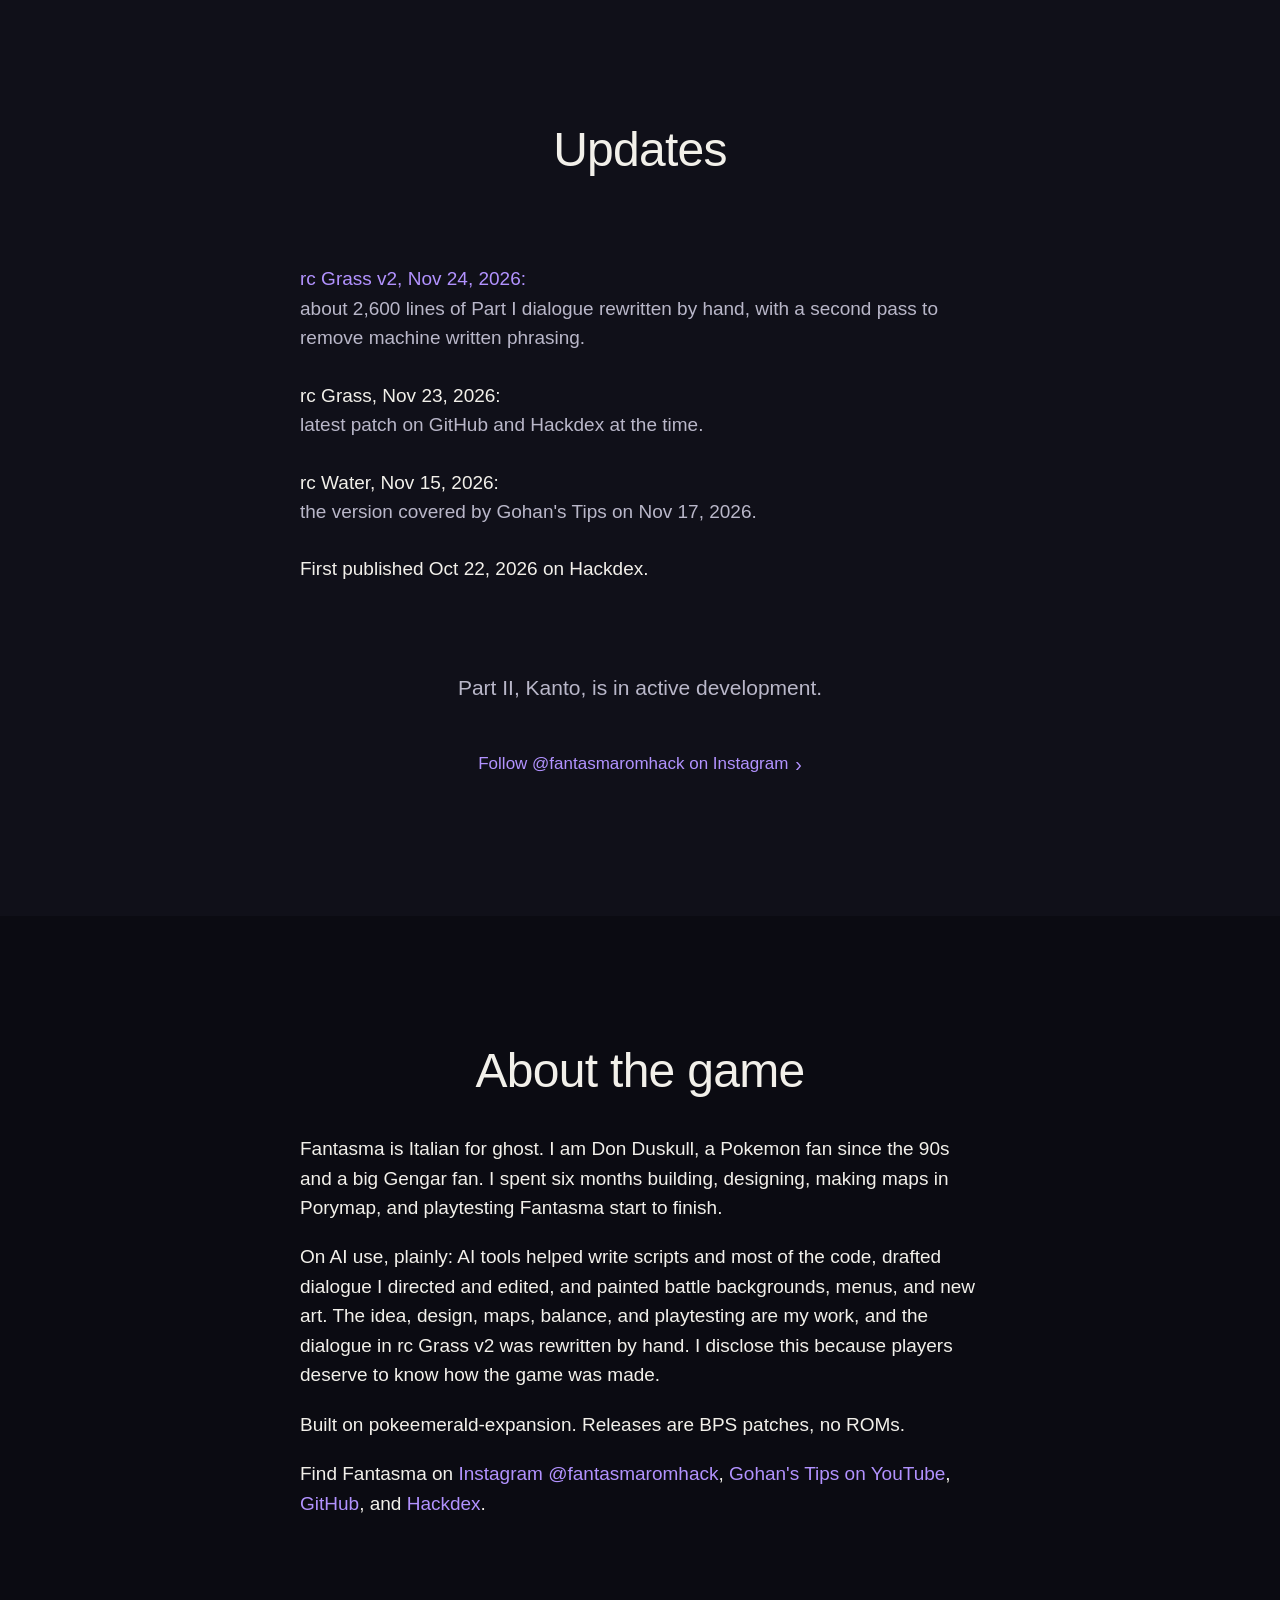
==== commit 047efe45: "Accent colour: purple from the cover art's mist, in place of gold Co-Authored-By: Claude Fable 5.2 <" ====
--- a/index.html
+++ b/index.html
@@ -25,7 +25,7 @@
 <link rel="apple-touch-icon" href="assets/img/apple-touch-icon.png">
 <link rel="preload" as="image" type="image/webp" media="(max-aspect-ratio: 5/4)" imagesrcset="assets/img/hero-tall-720.webp 720w, assets/img/hero-tall-1080.webp 1080w" imagesizes="100vw">
 <link rel="preload" as="image" type="image/webp" media="(min-aspect-ratio: 5/4)" imagesrcset="assets/img/hero-wide-1280.webp 1280w, assets/img/hero-wide-2050.webp 2050w" imagesizes="100vw">
-<link rel="stylesheet" href="css/site.css">
+<link rel="stylesheet" href="css/site.css?v=2">
 </head>
 <body>
 
--- a/css/site.css
+++ b/css/site.css
@@ -4,7 +4,8 @@
   --bg-alt: #101019;      /* alternate sections, flat, no gradient */
   --text: #f2f0ea;
   --muted: #b9b7c9;       /* subcopy only */
-  --accent: #e8c15a;      /* the one accent: download button, links, focus */
+  --accent: #b292ff;      /* the one accent: download button, links, focus */
+  --accent-hover: #c6aeff; /* the button under the pointer: the accent, a little lighter */
   --hair: rgba(242, 240, 234, 0.08);
   --text-width: 680px;
   --shot-width: 1200px;
@@ -96,7 +97,7 @@
   border-radius: 999px;
   font-size: 17px; font-weight: 500;
 }
-.button:hover { text-decoration: none; background: #f0cd6f; }
+.button:hover { text-decoration: none; background: var(--accent-hover); }
 .link { display: inline-flex; align-items: center; min-height: 48px; font-size: 17px; }
 .link::after { content: "\203A"; margin-left: 0.35em; font-size: 1.15em; line-height: 1; }
 
